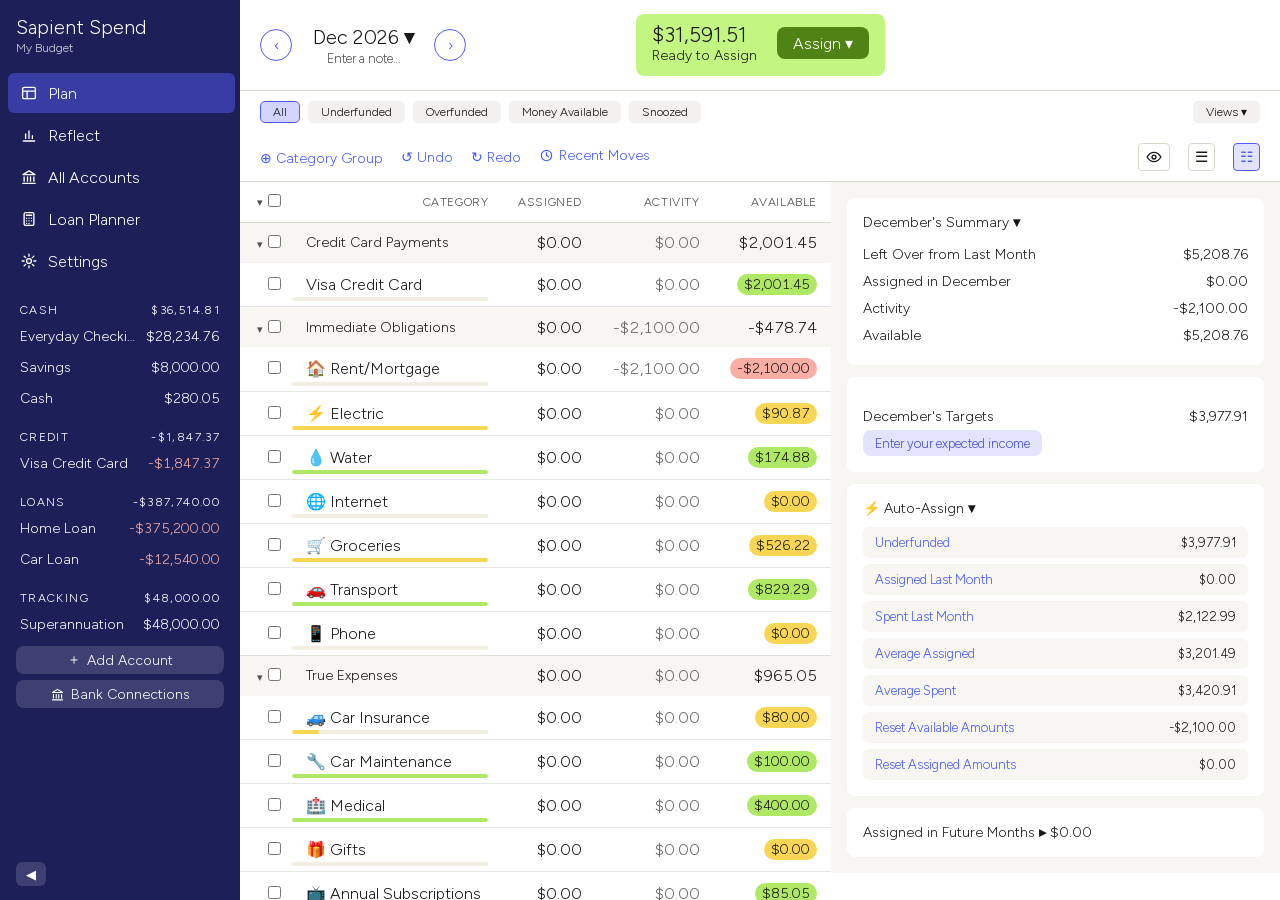
==== index.html @ e17b2254 "Sapient Spend v1 — local-first YNAB clone (pixel-matched UI, offline PWA) Co-Authored-By: Claude Fab" ====
<!DOCTYPE html>
<html lang="en">
<head>
<meta charset="UTF-8">
<meta name="viewport" content="width=device-width, initial-scale=1.0, viewport-fit=cover">
<meta name="theme-color" content="#1c1f58">
<title>Sapient Spend</title>
<link rel="manifest" href="manifest.json">
<link rel="icon" href="data:image/svg+xml,<svg xmlns='http://www.w3.org/2000/svg' viewBox='0 0 100 100'><text y='.9em' font-size='90'>💸</text></svg>">
<link rel="stylesheet" href="css/app.css">
<link rel="stylesheet" href="css/budget.css">
<link rel="stylesheet" href="css/register.css">
<link rel="stylesheet" href="css/reports.css">
<link rel="stylesheet" href="css/loans.css">
</head>
<body>
<div id="layout">
  <aside id="sidebar">
    <div id="sidebar-head">
      <div id="budget-name">Sapient Spend</div>
      <div id="budget-sub">My Budget</div>
    </div>
    <nav id="sidebar-nav"></nav>
    <div id="sidebar-accounts"></div>
    <button id="add-account-btn" class="sidebar-add"><span>＋</span><span>Add Account</span></button>
    <button id="bank-connections-btn" class="sidebar-add"><span class="btn-ico" data-ico="accounts"></span><span>Bank Connections</span></button>
    <button id="sidebar-collapse" title="Collapse sidebar">◀</button>
  </aside>
  <div id="sidebar-resizer"></div>
  <main id="view" tabindex="-1"></main>
</div>
<button id="sidebar-expand" title="Expand sidebar">▶</button>
<nav id="tabbar">
  <button data-tab="budget"><span class="tab-ico" data-ico="plan"></span>Budget</button>
  <button data-tab="accounts"><span class="tab-ico" data-ico="accounts"></span>Accounts</button>
  <button data-tab="add" id="tab-add"><span class="tab-add-circle">＋</span></button>
  <button data-tab="reflect"><span class="tab-ico" data-ico="reflect"></span>Reflect</button>
  <button data-tab="more"><span class="tab-ico" data-ico="more"></span>More</button>
</nav>
<div id="modal-root" hidden></div>
<div id="toast-root"></div>
<script type="module" src="js/app.js"></script>
</body>
</html>
---- css/app.css ----
/* ================= Design tokens (all views use ONLY these) ================= */
/* Every value below is measured from the live app.ynab.com DOM — see YNAB-PIXEL.md */
@font-face {
  font-family: 'Figtree';
  src: url('../fonts/figtree-var.woff2') format('woff2');
  font-weight: 300 900;
  font-display: swap;
}
:root {
  --navy: #1c1f58;            /* sidebar */
  --navy-2: #292c6c;          /* sidebar hover/active */
  --navy-3: #383ca3;          /* sidebar selected */
  --navy-text: rgba(255,255,255,.8);
  --sidebar-btn: rgba(255,255,255,.15);
  --blue: #545bfe;            /* blurple — primary action bg */
  --blue-dark: #464cd1;       /* primary active */
  --blue-light: #e2e3ff;      /* selected table row */
  --link: #475afa;            /* action labels / links */
  --green: #508316;           /* positive labels & Assign button */
  --green-dark: #346011;
  --rta-bg: #c2f680;          /* Ready to Assign card */
  /* Available pill colors (categoryBalance* tokens) */
  --pill-pos-bg: #aee865;  --pill-pos-text: #191818;
  --pill-warn-bg: #f8d655;  --pill-warn-text: #191818;
  --pill-neg-bg: #faada5;  --pill-neg-text: #191818;
  --pill-zero-bg: #f3eee2;  --pill-zero-text: #696763;
  --red: #bf2e3b;             /* negative labels */
  --red-dark: #912333;
  --orange: #f6c91d;
  --warning-text: #6d5600;
  --flag-yellow: #f6c91d;
  --flag-purple: #7583ff;
  --text: #191818;
  --text-2: #51504d;
  --text-dim: #696763;
  --text-faint: #888681;
  --line: #dbd7cc;
  --line-subtle: rgba(0,0,0,.102);
  --bg: #fff;
  --bg-alt: #f8f6f2;          /* cream — inspector, Reflect body, group rows */
  --track: #f3eee2;           /* progress-bar track / segmented-control track */
  --chip-bg: rgba(199,196,189,.24);
  --chip-active-bg: #d4d5ff;
  --shadow: 0 8px 30px rgba(20, 30, 70, .18);

  --font: "Figtree", "Helvetica Neue", Helvetica, Arial, sans-serif;
  --sidebar-w: 240px; /* real app default; user-resizable via the drag handle */
  --tabbar-h: 58px;
  --radius: 8px;
}

/* ================= reset / base ================= */
* { box-sizing: border-box; margin: 0; padding: 0; }
html, body { height: 100%; }
body {
  font-family: var(--font);
  font-size: 16px;
  color: var(--text);
  background: var(--bg);
  -webkit-font-smoothing: antialiased;
}
button { font: inherit; cursor: pointer; border: none; background: none; color: inherit; }
input, select, textarea { font: inherit; color: inherit; }
a { color: inherit; text-decoration: none; }
.money, .acct-bal, td.num, .num { font-variant-numeric: tabular-nums; }
/* popovers may never bleed: children shrink to fit, container caps at viewport */
[class*="popover"] { max-width: calc(100vw - 24px); }
[class*="popover"] input, [class*="popover"] select { max-width: 100%; min-width: 0; box-sizing: border-box; }

/* ================= layout ================= */
#layout { display: flex; height: 100vh; height: 100dvh; }
#view { flex: 1; overflow-y: auto; background: var(--bg); outline: none; }

/* ================= sidebar (resizable via drag handle, collapsible) ================= */
#sidebar {
  width: var(--sidebar-w); flex-shrink: 0;
  background: var(--navy); color: var(--navy-text);
  display: flex; flex-direction: column;
  overflow-y: auto; position: relative;
}
#sidebar-resizer {
  width: 5px; flex-shrink: 0; cursor: col-resize; background: transparent;
  margin-left: -5px; z-index: 30;
}
#sidebar-resizer:hover, #sidebar-resizer.dragging { background: var(--blue); opacity: .5; }
#sidebar-collapse {
  margin: auto 16px 14px; align-self: flex-start;
  width: 30px; height: 24px; border-radius: 6px; background: var(--sidebar-btn);
  color: #fff; font-size: 13px; display: flex; align-items: center; justify-content: center;
}
#sidebar-collapse:hover { background: var(--navy-2); }
#layout.sidebar-collapsed #sidebar, #layout.sidebar-collapsed #sidebar-resizer { display: none; }
#sidebar-expand {
  display: none; position: fixed; top: 12px; left: 12px; z-index: 45;
  width: 32px; height: 28px; border-radius: 6px; background: var(--navy); color: #fff;
  align-items: center; justify-content: center; font-size: 13px; box-shadow: var(--shadow);
}
#layout.sidebar-collapsed ~ #sidebar-expand, #sidebar-expand.show { display: flex; }
#sidebar-head { padding: 16px 16px 10px; }
#budget-name { font-size: 19.2px; font-weight: 700; color: #fff; }
#budget-sub { font-size: 12px; color: var(--navy-text); margin-top: 2px; }
#sidebar-nav { padding: 8px 5px 4px 8px; }
.nav-item {
  display: flex; align-items: center; gap: 10px; height: 40px; padding: 0 12px;
  border-radius: 6px; font-size: 16px; font-weight: 500; color: #fff; margin-bottom: 2px;
}
.nav-item:hover { background: var(--navy-2); }
.nav-item.active { background: var(--navy-3); color: #fff; }
.nav-ico, .btn-ico, .tab-ico { display: inline-flex; }
.ico { width: 18px; height: 18px; display: block; }
.btn-ico .ico { width: 15px; height: 15px; }
.tab-ico .ico { width: 21px; height: 21px; }
.acct-group { margin: 12px 8px 0; }
.acct-group-head {
  display: flex; justify-content: space-between; color: #fff;
  font-size: 12px; font-weight: 500; letter-spacing: 1.36px; padding: 4px 12px;
}
.acct-row {
  display: flex; justify-content: space-between; gap: 8px;
  padding: 7px 12px; border-radius: 6px; font-size: 14px; color: #fff;
}
.acct-row:hover { background: var(--navy-2); }
.acct-row.active { background: var(--navy-3); color: #fff; }
.acct-name { overflow: hidden; text-overflow: ellipsis; white-space: nowrap; }
.acct-bal.neg { color: #faada5; }
.sidebar-add {
  margin: 6px 16px 0; height: 28px; padding: 4px 16px; text-align: center;
  background: var(--sidebar-btn); border-radius: 8px;
  color: #fff; font-weight: 500; font-size: 14px;
  display: flex; align-items: center; justify-content: center; gap: 6px;
}
.sidebar-add:last-of-type { margin-bottom: 18px; }
.sidebar-add:hover { background: var(--navy-2); }

/* ================= mobile tab bar ================= */
#tabbar {
  display: none; position: fixed; bottom: 0; left: 0; right: 0; height: var(--tabbar-h);
  background: var(--bg); border-top: 1px solid var(--line); z-index: 40;
  padding-bottom: env(safe-area-inset-bottom);
}
#tabbar button {
  flex: 1; display: flex; flex-direction: column; align-items: center; justify-content: center;
  gap: 2px; font-size: 10px; color: var(--text-dim); font-weight: 600;
}
#tabbar button.active { color: var(--blue); }
.tab-ico { font-size: 18px; }
.tab-add-circle {
  width: 44px; height: 44px; border-radius: 50%; background: var(--blue); color: #fff;
  font-size: 26px; line-height: 44px; text-align: center; margin-top: -18px;
  box-shadow: 0 4px 12px rgba(59, 94, 218, .45);
}

/* ================= shared components ================= */
.pill {
  display: inline-block; min-width: 51px; padding: 2px 7px; border-radius: 1000px;
  text-align: center; font-weight: 500; font-size: 14px;
}
.pill.pos { background: var(--pill-pos-bg); color: var(--pill-pos-text); }
.pill.underfunded { background: var(--pill-warn-bg); color: var(--pill-warn-text); }
.pill.overspent { background: var(--pill-neg-bg); color: var(--pill-neg-text); }
.pill.zero { background: var(--pill-zero-bg); color: var(--pill-zero-text); }

.btn {
  display: inline-flex; align-items: center; justify-content: center; gap: 6px;
  background: var(--blue); color: #fff; font-weight: 500;
  height: 32px; padding: 4px 16px; border-radius: 8px; font-size: 16px;
}
.btn:hover, .btn:active { background: var(--blue-dark); }
.btn.secondary { background: var(--bg-alt); color: var(--text); border: 1px solid var(--line); }
.btn.secondary:hover { background: var(--track); }
.btn.danger { background: var(--red); }
.btn.danger:hover { background: var(--red-dark); }
.btn.green { background: var(--green); }
.btn.green:hover { background: var(--green-dark); }
.btn.subtle { background: var(--blue-light); color: var(--blue-dark); } /* AA on the tint */
.btn.subtle:hover { background: #d4d5ff; }
.btn.sm { height: 26px; padding: 3px 12px; font-size: 13px; }
.link-btn { color: var(--link); font-size: 14px; font-weight: 500; display: inline-flex; align-items: center; gap: 5px; }
.link-btn:hover { color: var(--blue-dark); }
.link-btn:disabled { color: var(--text-faint); cursor: default; }

/* modal */
#modal-root .modal-backdrop {
  position: fixed; inset: 0; background: rgba(15, 22, 50, .5); z-index: 50;
}
#modal-root .modal {
  position: fixed; z-index: 51; left: 50%; top: 50%; transform: translate(-50%, -50%);
  background: var(--bg); border-radius: 12px; box-shadow: var(--shadow);
  width: min(480px, calc(100vw - 24px)); max-height: min(86vh, 86dvh);
  overflow-y: auto; padding: 20px;
}
.modal h2 { font-size: 17px; margin-bottom: 14px; }
.modal .form-row { margin-bottom: 12px; }
.modal label { display: block; font-size: 12px; font-weight: 700; color: var(--text-dim); margin-bottom: 4px; }
.modal input, .modal select, .modal textarea {
  width: 100%; padding: 8px 10px; border: 1px solid var(--line); border-radius: 6px; background: var(--bg);
}
.modal input:focus, .modal select:focus, .modal textarea:focus {
  outline: 2px solid var(--blue); outline-offset: -1px;
}
.modal-actions { display: flex; justify-content: flex-end; gap: 8px; margin-top: 16px; }

/* toast */
#toast-root { position: fixed; bottom: calc(var(--tabbar-h) + 14px); left: 50%; transform: translateX(-50%); z-index: 60; }
.toast {
  background: var(--navy); color: #fff; padding: 10px 16px; border-radius: 8px;
  box-shadow: var(--shadow); font-size: 13px; display: flex; gap: 14px; align-items: center;
  white-space: nowrap;
}
.toast button { color: #8FB4FF; font-weight: 700; }

/* view scaffolding shared by views */
.view-head {
  display: flex; align-items: center; gap: 14px; flex-wrap: wrap;
  padding: 14px 20px; border-bottom: 1px solid var(--line); background: var(--bg);
  position: sticky; top: 0; z-index: 10;
}
.view-title { font-size: 18px; font-weight: 800; }
.muted { color: var(--text-dim); }
.pos-text { color: var(--green); }
.neg-text { color: var(--red); }

/* ================= mobile ================= */
@media (max-width: 767px) {
  #sidebar { display: none; }
  #tabbar { display: flex; }
  #view { padding-bottom: calc(var(--tabbar-h) + 20px); }
  .view-head { padding: 10px 12px; }
  #toast-root { bottom: calc(var(--tabbar-h) + 14px); }
}
@media (min-width: 768px) {
  #toast-root { bottom: 24px; }
}
---- css/budget.css ----
/* ================= header ================= */
.budget-head { flex-direction: column; align-items: stretch; gap: 12px; }
/* real app: month block left, RTA card centered, spacer balances the right side */
.budget-head-top { display: flex; align-items: center; gap: 12px; }
.month-group { display: flex; align-items: center; gap: 6px; flex: 1; min-width: 0; }
.month-stack { display: flex; flex-direction: column; align-items: center; }
.head-spacer { flex: 1; }
.month-nav-btn {
  width: 32px; height: 32px; border-radius: 50%; display: flex; align-items: center; justify-content: center;
  border: 1.5px solid var(--blue); color: var(--blue); font-size: 16px; font-weight: 700;
}
.month-nav-btn:hover { background: var(--blue-light); }
.month-picker-wrap { position: relative; }
.month-label { font-size: 20px; font-weight: 700; padding: 2px 8px; border-radius: 6px; }
.month-label:hover { background: var(--bg-alt); }
.month-note {
  border: none; background: transparent; font-size: 13px; color: var(--text-2); text-align: center;
  padding: 0 8px 2px; border-radius: 6px; width: 130px;
}
.month-note:hover, .month-note:focus { background: var(--bg-alt); outline: none; }
.month-note::placeholder { color: var(--text-2); }

.month-picker-popover {
  left: 50%; transform: translateX(-50%); top: calc(100% + 6px); width: 260px; padding: 12px;
}
.mp-year { display: flex; align-items: center; justify-content: center; gap: 16px; font-weight: 700; margin-bottom: 10px; }
.mp-year-btn { width: 26px; height: 26px; border-radius: 50%; border: 1.5px solid var(--blue); color: var(--blue); }
.mp-year-btn:hover { background: var(--blue-light); }
.mp-grid { display: grid; grid-template-columns: repeat(4, 1fr); gap: 8px; }
.mp-cell {
  display: flex; align-items: center; justify-content: center; height: 36px; border-radius: 6px;
  font-size: 13px; font-weight: 500; color: var(--text);
}
.mp-cell:hover { background: var(--bg-alt); }
.mp-cell.has-data { font-weight: 700; }
.mp-cell.current { background: var(--blue); color: #fff; }

.rta-card {
  background: var(--rta-bg); border-radius: 8px; padding: 8px 16px 12px;
  display: flex; align-items: center; gap: 20px;
}
.rta-card.neg { background: var(--pill-neg-bg); }
.rta-card.zero { background: var(--track); }
.rta-text { display: flex; flex-direction: column; }
.rta-amount { font-size: 21px; font-weight: 700; color: var(--text); line-height: 1.2; }
.rta-row { display: flex; align-items: center; }
.rta-label { font-size: 14px; font-weight: 500; color: var(--text); }
.assign-wrap { position: relative; }
.rta-assign-btn { height: 32px; }

.assign-popover { top: calc(100% + 8px); right: 0; left: auto; width: 300px; padding: 10px; }
.assign-tabs { display: flex; gap: 4px; margin-bottom: 10px; border-bottom: 1px solid var(--line); }
.assign-tab { padding: 8px 10px; font-size: 14px; font-weight: 500; color: var(--text-2); border-bottom: 3px solid transparent; }
.assign-tab.active { color: var(--text); border-bottom-color: var(--blue); }
.auto-rows { display: flex; flex-direction: column; gap: 6px; }
.auto-row {
  display: flex; align-items: center; justify-content: space-between; background: var(--bg-alt);
  border-radius: 6px; padding: 8px 12px; text-align: left;
}
.auto-row:hover { background: var(--track); }
.auto-row-label { color: var(--link); font-size: 13px; font-weight: 500; }
.auto-row-amt { font-size: 13px; font-weight: 600; }
.manual-assign .form-row { margin-bottom: 10px; }
.manual-assign .btn { width: 100%; }
.manual-hint { font-size: 12px; margin-top: 6px; text-align: center; }

/* form controls inside inspector / popovers (outside .modal, so app.css's .modal input rule doesn't reach them) */
.insp-card .form-row, .manual-assign .form-row { margin-bottom: 10px; }
.insp-card .form-row label, .manual-assign .form-row label {
  display: block; font-size: 12px; font-weight: 700; color: var(--text-dim); margin-bottom: 4px;
}
.insp-card .form-row input, .insp-card .form-row select,
.manual-assign .form-row input, .manual-assign .form-row select {
  width: 100%; padding: 8px 10px; border: 1px solid var(--line); border-radius: 6px; background: var(--bg);
}
.insp-card .form-row input:focus, .insp-card .form-row select:focus,
.manual-assign .form-row input:focus, .manual-assign .form-row select:focus {
  outline: 2px solid var(--blue); outline-offset: -1px;
}

/* ================= filter chips ================= */
.chip-row {
  /* overflow must stay visible on desktop or absolutely-positioned menus (Views ▾) get clipped */
  display: flex; align-items: center; gap: 8px; padding: 10px 20px; flex-wrap: wrap;
}
.chip {
  border-radius: 5px; padding: 3px 12px; font-size: 12px; font-weight: 500; white-space: nowrap;
  background: var(--chip-bg); border: 1.5px solid transparent; color: var(--text);
}
.chip:hover { background: var(--track); }
.chip.active { background: var(--chip-active-bg); border-color: var(--blue); }
.chip-fv-wrap { position: relative; margin-left: auto; }
.fv-menu {
  position: absolute; top: calc(100% + 6px); right: 0; background: var(--bg);
  border-radius: 8px; box-shadow: var(--shadow); min-width: 200px; z-index: 20; overflow: hidden;
}
.fv-menu button { display: block; width: 100%; text-align: left; padding: 8px 12px; font-size: 13px; }
.fv-menu button:hover { background: var(--bg-alt); }

/* ================= toolbar ================= */
.budget-toolbar {
  display: flex; align-items: center; gap: 18px; padding: 10px 20px; border-bottom: 1px solid var(--line); flex-wrap: wrap;
}
.addgroup-wrap, .recent-wrap { position: relative; }
.addgroup-menu {
  position: absolute; top: calc(100% + 6px); left: 0; background: var(--bg);
  border-radius: 8px; box-shadow: var(--shadow); min-width: 190px; z-index: 20; overflow: hidden;
}
.addgroup-menu button { display: block; width: 100%; text-align: left; padding: 8px 12px; font-size: 13px; }
.addgroup-menu button:hover { background: var(--bg-alt); }
.recent-popover { left: 0; top: calc(100% + 6px); width: 340px; max-height: 360px; overflow-y: auto; }
.recent-popover h3 { font-size: 14px; margin-bottom: 10px; }
.recent-row { display: flex; gap: 8px; font-size: 12px; padding: 6px 0; border-bottom: 1px solid var(--line-subtle); }
.recent-date { color: var(--text-faint); flex-shrink: 0; }
.recent-desc { flex: 1; color: var(--text-2); }
.recent-amt { font-weight: 600; }
.toolbar-spacer { flex: 1; }
.link-btn:disabled { pointer-events: none; }
.icon-btn {
  padding: 6px 10px; border-radius: 6px; font-size: 15px; border: 1px solid var(--line); background: var(--bg);
}
.icon-btn:hover { background: var(--bg-alt); }
.icon-btn.active { background: var(--blue-light); border-color: var(--blue); color: var(--blue); }

/* ================= body / table ================= */
.budget-body { display: flex; align-items: flex-start; }
.budget-table-wrap { flex: 1; min-width: 0; overflow-x: auto; }
.budget-table { width: 100%; border-collapse: collapse; }
.budget-table thead th {
  position: sticky; top: 0; background: var(--bg); text-align: right; font-size: 12px; font-weight: 500;
  letter-spacing: .6px; text-transform: uppercase; color: var(--text-2); padding: 0 14px; height: 40px; border-bottom: 1px solid var(--line); z-index: 5;
}
.budget-table thead th.chk-cell { padding: 0 0 0 14px; }
.budget-table thead th:nth-child(2) { text-align: left; }
.budget-table td { padding: 0 14px; border-bottom: 1px solid var(--line-subtle); vertical-align: middle; }
.budget-table td.num { text-align: right; }
.chk-cell { width: 24px; padding: 0 4px 0 0 !important; }
.chev-cell { width: 24px; padding: 0 0 0 12px !important; }
.row-chk, .snooze-row input[type="checkbox"], .template-item input[type="checkbox"], .fv-cat-item input[type="checkbox"] {
  width: 13px; height: 13px; accent-color: var(--blue);
}

.group-row { background: var(--bg-alt); height: 40px; }
.group-row td { border-bottom: none; }
.group-row:hover .add-cat-btn { opacity: 1; }
.group-name-cell { display: flex; align-items: center; gap: 8px; font-weight: 700; font-size: 14px; height: 40px; }
.chevron-btn { font-size: 11px; width: 16px; color: var(--text-2); }
.add-cat-btn {
  opacity: 0; margin-left: auto; width: 20px; height: 20px; border-radius: 5px; background: var(--bg);
  border: 1px solid var(--line); font-weight: 800; line-height: 1;
}
.add-cat-btn:hover { background: var(--blue); color: #fff; }

.cat-row { height: 44px; background: var(--bg); }
.cat-row:hover { background: var(--bg-alt); }
.cat-row.selected { background: var(--blue-light); }
.cat-row.hidden-row { opacity: .5; }
.cat-row.drop-above { box-shadow: inset 0 2px 0 var(--blue); }
.cat-row.drop-below { box-shadow: inset 0 -2px 0 var(--blue); }
.group-row.drop-above { box-shadow: inset 0 2px 0 var(--blue); }
.group-row.drop-below { box-shadow: inset 0 -2px 0 var(--blue); }

.cat-name-cell { min-width: 200px; position: relative; padding-top: 6px; padding-bottom: 6px; }
.cat-name-btn { cursor: pointer; font-size: 16px; font-weight: 500; color: var(--text); }
.cat-row.selected .cat-name-btn { text-decoration: underline; }
.cat-name-btn:hover { text-decoration: underline; }
.snooze-tag { font-size: 12px; }
.target-bar {
  position: absolute; left: 0; right: 14px; bottom: 5px; height: 4px; background: var(--track);
  border-radius: 99px; overflow: hidden;
}
.target-bar-fill { height: 100%; background: var(--pill-warn-bg); border-radius: 99px; }
.target-bar-fill.funded { background: var(--pill-pos-bg); }
.target-bar-fill.overspent {
  background: repeating-linear-gradient(45deg, var(--red), var(--red) 4px, var(--red-dark) 4px, var(--red-dark) 8px);
}
.density-compact .target-bar { display: none; }

/* hover = the real app's measured "Active" pill tokens (no css filter — confuses contrast tooling too) */
.cat-row .pill { cursor: pointer; }
.cat-row .pill.underfunded:hover { background: #f6c91d; }
.cat-row .pill.overspent:hover { background: #e48585; }
.cat-row .pill.zero:hover { background: #ece7da; }

.assigned-cell { cursor: text; font-size: 16px; }
.assigned-val { font-size: 16px; }
.assigned-input {
  width: 90px; text-align: right; padding: 4px 8px; border: 1.5px solid var(--blue); border-radius: 6px;
  background: var(--bg);
}
.cat-row.selected .assigned-cell { background: transparent; }

/* ---- density toggle ---- */
.density-compact .cat-row { height: 36px; }
.density-compact .group-row { height: 36px; }
.density-compact .group-name-cell { height: 36px; }
.density-compact .cat-name-cell { padding-top: 4px; padding-bottom: 4px; }

/* ================= inspector ================= */
.inspector-wrap { display: none; }
@media (min-width: 1200px) {
  .budget-body { gap: 0; }
  .inspector-wrap { display: block; width: 449px; flex-shrink: 0; background: var(--bg-alt); }
}
.inspector { padding: 16px; display: flex; flex-direction: column; gap: 12px; }
.insp-cat-head { display: flex; align-items: center; justify-content: space-between; }
.insp-title { font-size: 19px; font-weight: 700; }
.insp-card { background: var(--bg); border-radius: 8px; padding: 16px; }
.insp-card-head { display: flex; width: 100%; justify-content: space-between; font-size: 14px; font-weight: 700; text-align: left; }
.insp-card-body { margin-top: 10px; }
.insp-label { font-size: 12px; font-weight: 700; letter-spacing: .04em; color: var(--text-2); }
.insp-row { display: flex; justify-content: space-between; padding: 5px 0; font-size: 14px; }
.insp-row.insp-total { font-weight: 700; }
.insp-avail-head { align-items: center; margin-bottom: 4px; }
.insp-goal-status { font-size: 13px; margin: 10px 0; }

.insp-target-question { font-size: 15px; font-weight: 700; margin-bottom: 8px; }
.insp-target-hint { font-size: 13px; margin-bottom: 12px; }

.segmented {
  display: flex; background: var(--track); border-radius: 999px; padding: 3px; margin: 10px 0;
}
.seg-btn { flex: 1; padding: 6px 0; border-radius: 999px; font-size: 12px; font-weight: 600; color: var(--text-2); }
.seg-btn.active { background: var(--bg); color: var(--text); box-shadow: 0 1px 2px rgba(0,0,0,.12); }
.snooze-row { display: flex; align-items: center; gap: 8px; font-size: 13px; margin: 12px 0; }
.target-actions { display: flex; justify-content: space-between; align-items: center; }
.target-actions-right { display: flex; gap: 8px; }

/* ================= popovers ================= */
.popover {
  position: absolute; z-index: 55; background: var(--bg); border-radius: 8px; box-shadow: var(--shadow);
  padding: 14px; width: 280px;
}
.cat-popover .pop-rename-input {
  width: 100%; padding: 7px 10px; border: 1px solid var(--line); border-radius: 6px; margin-bottom: 10px;
}
.pop-actions { display: flex; justify-content: space-between; }
.pop-actions button { padding: 6px 10px; border-radius: 6px; font-size: 13px; }
.pop-actions button:hover { background: var(--bg-alt); }
.danger-text { color: var(--red); }

.move-money-popover { width: 290px; padding: 12px; }
.move-money-body h2 { font-size: 14px; font-weight: 700; margin-bottom: 10px; }
.mm-amount {
  width: 100%; padding: 7px 10px; border: 1.5px solid var(--blue); border-radius: 6px;
  font-size: 16px; text-align: right; margin-bottom: 8px; background: var(--bg);
}
.mm-search {
  width: 100%; padding: 7px 10px; border: 1px solid var(--line); border-radius: 6px;
  font-size: 13px; margin-bottom: 8px; background: var(--bg);
}
.mm-search:focus, .mm-amount:focus { outline: none; border-color: var(--blue); }
.mm-list { max-height: 260px; overflow-y: auto; display: flex; flex-direction: column; gap: 2px; margin: 0 -12px; }
.mm-row {
  display: flex; align-items: center; justify-content: space-between; width: 100%;
  padding: 8px 12px; border-radius: 6px; text-align: left; font-size: 13px;
}
.mm-row:hover { background: var(--bg-alt); }
.mm-row-name { color: var(--text); overflow: hidden; text-overflow: ellipsis; white-space: nowrap; margin-right: 8px; }
.mm-row-amt { font-weight: 600; flex-shrink: 0; }
.income-popover { top: calc(100% + 6px); left: 0; width: 240px; }
.income-popover .form-row label { display: block; font-size: 12px; font-weight: 700; color: var(--text-dim); margin-bottom: 4px; }
.income-popover input {
  width: 100%; padding: 7px 10px; border: 1px solid var(--line); border-radius: 6px; background: var(--bg); margin-bottom: 10px;
}
.income-popover input:focus { outline: none; border-color: var(--blue); }
.income-popover .btn { width: 100%; }

/* ================= templates / focused-view modal lists ================= */
.template-list, .fv-cat-list { max-height: 280px; overflow-y: auto; margin-bottom: 14px; }
.template-item, .fv-cat-item { display: flex; align-items: center; gap: 8px; padding: 6px 2px; font-size: 13px; }

/* ================= mobile ================= */
@media (max-width: 767px) {
  .budget-head { padding: 10px 12px; gap: 8px; }
  .budget-head-top { flex-wrap: wrap; justify-content: center; }
  .head-spacer { display: none; }
  .month-group { flex: 0 1 auto; }
  .rta-card { width: 100%; min-width: 0; justify-content: space-between; }
  .assign-popover { right: auto; left: 50%; transform: translateX(-50%); }

  /* one scrollable chip lane; Views stays pinned at the right with a fade hinting more behind it */
  .chip-row { padding: 8px 0 8px 12px; flex-wrap: nowrap; overflow-x: auto; scrollbar-width: none; }
  .chip-row::-webkit-scrollbar { display: none; }
  .chip { flex-shrink: 0; }
  .chip-fv-wrap {
    position: sticky; right: 0; flex-shrink: 0;
    background: linear-gradient(to right, transparent, var(--bg) 14px);
    padding: 2px 12px 2px 20px; margin-left: auto;
  }

  .budget-toolbar { padding: 8px 12px; gap: 10px; }
  .budget-toolbar .link-btn { font-size: 13px; }
  .budget-toolbar .icon-btn { padding: 4px 8px; }
  .toolbar-spacer { display: none; }       /* let the eye flow inline instead of wrapping alone */
  .density-btn { display: none; }          /* two-line rows can't compact */
  .density-compact .cat-row,
  .density-compact .group-row,
  .density-compact .group-name-cell { height: auto; }
  .density-compact .target-bar { display: block; }

  .budget-table thead { display: none; }
  .budget-table, .budget-table tbody, .group-body { display: block; width: 100%; }
  .group-row { display: flex; align-items: center; padding: 10px 12px; height: auto; }
  .group-row td { display: none; }
  .group-row td.chk-cell, .group-row .group-name-cell { display: flex; }
  .group-row .group-name-cell { flex: 1; padding: 0; border: none; }

  .cat-row { display: flex; flex-wrap: wrap; align-items: center; padding: 10px 12px 12px; column-gap: 14px; height: auto; }
  .cat-row td { border: none; padding: 0; }
  .cat-row td.chev-cell { display: none; }
  .cat-row td.chk-cell { order: 0; }
  .cat-row td.cat-name-cell { flex: 1 1 100%; order: 1; min-width: 0; padding-bottom: 12px; }
  .cat-name-btn { font-size: 15px; }
  .cat-row.selected .cat-name-btn { text-decoration: none; }  /* underline collides with the bar on two-line rows */
  .target-bar { bottom: 4px; right: 0; }
  .assigned-cell { order: 2; font-size: 14px; }
  .cat-row td.muted { order: 3; font-size: 13px; }
  .cat-row td:last-child { order: 4; margin-left: auto; }

  #modal-root .modal.bottom-sheet {
    left: 0; top: auto; bottom: 0; transform: none; width: 100%;
    border-radius: 16px 16px 0 0; max-height: 80dvh;
  }
}
---- css/register.css ----
/* ================= header ================= */
.reg-head { flex-wrap: wrap; align-items: flex-start; gap: 16px; }
.reg-head-main { flex: 1; min-width: 220px; }
.reg-title-row { display: flex; align-items: center; gap: 8px; }
.reg-head .view-title { font-size: 24px; font-weight: 700; }
.fav-star { font-size: 20px; color: var(--text-faint); line-height: 1; }
.fav-star.active { color: var(--orange); }
.fav-star:hover { color: var(--orange); }
.reg-subline { margin-top: 2px; font-size: 12px; color: var(--text-dim); }
.icon-btn { font-size: 15px; padding: 4px 6px; border-radius: 4px; }
.icon-btn:hover { background: var(--bg-alt); }
.reg-note {
  margin-top: 6px; font-size: 13px; color: var(--text-dim); min-height: 18px;
  border-bottom: 1px dashed transparent; outline: none; max-width: 480px;
}
.reg-note:hover, .reg-note:focus { border-bottom-color: var(--line); }
.reg-note:empty::before { content: attr(data-placeholder); opacity: .6; }

.reg-head-actions { display: flex; align-items: center; gap: 10px; }

/* balances row: its own band under the header, amounts left-aligned like the real app */
.reg-balances-row { padding: 12px 20px; border-bottom: 1px solid var(--line); }
.reg-balances { display: flex; align-items: center; gap: 14px; flex-wrap: wrap; }
.bal-item { display: flex; flex-direction: column; align-items: center; line-height: 1.3; }
.bal-val { font-weight: 700; font-size: 16px; }
.bal-item.working .bal-val { font-size: 16px; }
.bal-clr-ico { display: inline-block; font-size: 13px; font-weight: 400; color: var(--text-faint); vertical-align: middle; position: relative; top: -1px; }
.bal-label { font-size: 12px; color: var(--text-dim); margin-top: 1px; }
.bal-op { color: var(--text-2); font-weight: 700; }

/* ================= toolbar ================= */
.reg-toolbar {
  display: flex; align-items: center; gap: 18px; flex-wrap: wrap;
  padding: 10px 20px; border-bottom: 1px solid var(--line);
}
.reg-toolbar .link-btn:disabled { opacity: .5; }
.reg-toolbar .link-btn .caret { font-size: 12px; }
.reg-toolbar-spacer { flex: 1; }
.reg-search-wrap { position: relative; display: flex; align-items: center; }
.reg-search-ico {
  position: absolute; left: 9px; font-size: 12px; color: var(--text-faint); pointer-events: none; line-height: 1;
}
.reg-search {
  min-width: 200px; padding: 6px 10px 6px 28px; border: 1px solid var(--line); border-radius: 6px; background: var(--bg); font-size: 13px;
}
.view-menu-wrap { position: relative; }
.view-menu {
  position: absolute; top: 100%; right: 0; z-index: 20; margin-top: 6px; min-width: 210px;
  background: var(--bg); border: 1px solid var(--line); border-radius: 8px; box-shadow: var(--shadow);
  padding: 8px 0;
}
.view-menu-item {
  display: flex; align-items: center; gap: 8px; padding: 6px 12px; font-size: 13px; cursor: pointer;
}
.view-menu-item:hover { background: var(--bg-alt); }

/* ================= approval banner / bulk bar ================= */
.approval-banner {
  display: block; width: 100%; text-align: left; padding: 10px 20px;
  background: var(--blue-light); color: var(--blue-dark); font-weight: 700; font-size: 13px;
}
.approval-banner:hover { background: var(--line); }
.bulk-bar {
  display: flex; align-items: center; gap: 16px; padding: 8px 20px;
  background: var(--blue-light); font-size: 13px; font-weight: 700; color: var(--text);
}

/* ================= scheduled ================= */
.sched-section { border-bottom: 1px solid var(--line); background: var(--bg-alt); }
.sched-head { display: block; width: 100%; text-align: left; padding: 10px 20px; font-weight: 700; font-size: 13px; color: var(--text-dim); }
.sched-caret { display: inline-block; width: 14px; }
.sched-list { padding: 0 20px 10px; display: flex; flex-direction: column; gap: 4px; }
.sched-empty { padding: 8px 0; }
.sched-row {
  display: grid; grid-template-columns: 90px 90px 1fr 1fr 1fr 90px auto; align-items: center; gap: 10px;
  padding: 6px 10px; background: var(--bg); border-radius: 6px; font-size: 13px; color: var(--text-dim);
}
.sched-amount { text-align: right; font-weight: 700; }
.sched-actions { display: flex; gap: 4px; justify-content: flex-end; white-space: nowrap; }

/* ================= table ================= */
.reg-table-wrap { overflow-x: auto; }
.reg-table { width: 100%; border-collapse: collapse; font-size: 13px; }
.reg-table thead th {
  position: sticky; top: 0; background: var(--bg-alt); text-align: left; font-size: 12px;
  letter-spacing: .04em; text-transform: uppercase; color: var(--text-2); font-weight: 700;
  padding: 0 10px; height: 32px; border-bottom: 1px solid var(--line); z-index: 5; cursor: default;
}
.reg-table th.num, .reg-table td.num { text-align: right; border-left: 1px solid var(--line); }
.reg-table th.col-check, .reg-table td.col-check { width: 20px; padding-left: 16px; }
.reg-table th.col-flag, .reg-table td.col-flag { width: 20px; }
.reg-table th.col-clip, .reg-table td.col-clip { width: 24px; text-align: center; }
.reg-table th.col-date { cursor: pointer; user-select: none; white-space: nowrap; }
.sort-caret { display: inline-block; font-size: 10px; }
.reg-table th.col-clr, .reg-table td.col-clr { width: 30px; text-align: center; border-left: 1px solid var(--line); }
.reg-table td { padding: 0 10px; height: 36px; border-bottom: 1px solid var(--line-subtle); vertical-align: middle; background: var(--bg); }
.reg-table.compact td { height: 26px; }
.reg-row { cursor: pointer; }
.reg-row:hover td { background: var(--bg-alt); }
.reg-row.unapproved-row { box-shadow: inset 3px 0 0 var(--blue); }
.unapproved-dot { display: inline-block; width: 7px; height: 7px; border-radius: 50%; background: var(--blue); margin-right: 6px; }
.match-badge {
  display: inline-flex; align-items: center; vertical-align: middle; background: var(--pill-warn-bg); color: var(--pill-warn-text);
  font-size: 10px; font-weight: 700; padding: 1px 6px; border-radius: 99px; margin-left: 6px;
}
.approve-actions { white-space: nowrap; text-align: right; }
.approve-btn, .reject-btn {
  display: inline-flex; align-items: center; justify-content: center;
  width: 22px; height: 22px; font-size: 14px; border-radius: 4px; vertical-align: middle;
}
.approve-btn:hover { color: var(--green); background: var(--bg-alt); }
.reject-btn:hover { color: var(--red); background: var(--bg-alt); }

/* flag icon: outline flag (none) or filled colored flag (set) — stroke/fill via currentColor */
.flag-cell { cursor: pointer; }
.flag-ico { display: inline-block; vertical-align: middle; }
.flag-ico .flag-pole { stroke: currentColor; fill: none; }
.flag-ico .flag-flame { stroke: none; fill: currentColor; }
.flag-ico-none { color: var(--text-faint); }
.flag-ico-none path { fill: none; }
.flag-ico-red { color: var(--red); }
.flag-ico-orange { color: var(--orange); }
.flag-ico-yellow { color: var(--flag-yellow); }
.flag-ico-green { color: var(--green); }
.flag-ico-blue { color: var(--blue); }
.flag-ico-purple { color: var(--flag-purple); }

/* cleared icon: green filled = cleared, gray outline = uncleared, green lock = reconciled */
.clr-icon {
  display: inline-flex; align-items: center; justify-content: center;
  width: 18px; height: 18px; border-radius: 50%; font-size: 11px; font-weight: 800; cursor: pointer;
}
.clr-icon.clr-uncleared { border: 1.5px solid var(--text-faint); color: var(--text-faint); }
.clr-icon.clr-cleared { background: var(--green); color: #fff; border: none; }
.clr-icon.clr-reconciled { cursor: default; font-size: 12px; color: var(--green); }

/* ================= inline edit row ================= */
.reg-edit-row td { padding: 0; background: var(--blue-light); height: auto; border-bottom: 1px solid var(--line); }
.edit-form { padding: 12px 16px; display: flex; flex-direction: column; gap: 10px; }
.edit-form-main { display: flex; flex-wrap: wrap; gap: 8px; align-items: flex-start; }
.ef-field input, .ef-field select {
  height: 32px; padding: 6px 8px; border: 1px solid var(--line); border-radius: 4px; background: var(--bg); font-size: 13px;
  box-sizing: border-box;
}
.ef-field input:focus, .ef-field select:focus { outline: 2px solid var(--blue); outline-offset: -1px; border-color: var(--blue); }
.ef-flag { position: relative; display: flex; align-items: center; padding-top: 6px; }
.flag-picker-trigger { cursor: pointer; padding: 4px; border-radius: 4px; }
.flag-picker-trigger:hover { background: var(--bg-alt); }
.ef-date { position: relative; }
.ef-date input { width: 110px; cursor: pointer; background: var(--bg); }
.ef-payee { position: relative; flex: 1; min-width: 160px; }
.ef-payee input { width: 100%; }
.ef-category { position: relative; width: 200px; }
.ef-category input { width: 100%; cursor: pointer; }
.ef-memo input { width: 150px; }
.ef-outflow input, .ef-inflow input { width: 100px; text-align: right; }
.ef-cleared-label { display: flex; align-items: center; gap: 4px; font-size: 12px; color: var(--text-dim); padding-top: 6px; }
.ef-attach .btn { white-space: nowrap; }

.autocomplete-list {
  position: absolute; top: 100%; left: 0; right: 0; z-index: 20; margin-top: 2px;
  background: var(--bg); border: 1px solid var(--line); border-radius: 8px; box-shadow: var(--shadow);
  max-height: 260px; overflow-y: auto;
}
.ac-group-label {
  padding: 8px 12px 2px; font-size: 10px; font-weight: 700; text-transform: uppercase;
  letter-spacing: .04em; color: var(--text-faint);
}
.ac-item { padding: 6px 12px; font-size: 13px; cursor: pointer; }
.ac-item:hover { background: var(--bg-alt); }
.suggested-hint { font-size: 11px; color: var(--blue); margin-top: 4px; }

/* date calendar popover */
.date-popover {
  position: absolute; top: 100%; left: 0; z-index: 21; margin-top: 4px; width: 240px;
  background: var(--bg); border: 1px solid var(--line); border-radius: 8px; box-shadow: var(--shadow);
  padding: 10px;
}
.cal-nav { display: flex; align-items: center; justify-content: space-between; font-weight: 700; font-size: 13px; margin-bottom: 6px; }
.cal-nav button { padding: 2px 8px; border-radius: 4px; color: var(--link); font-weight: 700; }
.cal-nav button:hover { background: var(--bg-alt); }
.cal-grid { display: grid; grid-template-columns: repeat(7, 1fr); gap: 2px; }
.cal-grid.cal-dow { margin-bottom: 2px; }
.cal-cell { width: 28px; height: 28px; display: flex; align-items: center; justify-content: center; font-size: 12px; border-radius: 50%; }
.cal-dow-cell { font-size: 11px; color: var(--text-faint); font-weight: 700; }
.cal-day { color: var(--text); cursor: pointer; }
.cal-day:hover { background: var(--bg-alt); }
.cal-day.selected { background: var(--blue); color: #fff; }
.cal-day.today { box-shadow: inset 0 0 0 1.5px var(--blue); }
.cal-day.today.selected { box-shadow: none; }
.cal-repeat { display: flex; align-items: center; gap: 6px; margin-top: 8px; padding-top: 8px; border-top: 1px solid var(--line); font-size: 12px; color: var(--text-dim); }
.cal-repeat select { flex: 1; height: 32px; padding: 6px 8px; border: 1px solid var(--line); border-radius: 4px; font-size: 13px; background: var(--bg); box-sizing: border-box; }
.cal-repeat select:focus { outline: 2px solid var(--blue); outline-offset: -1px; border-color: var(--blue); }

/* category dropdown popover */
.cat-popover {
  position: absolute; top: 100%; left: 0; right: 0; z-index: 21; margin-top: 4px;
  background: var(--bg); border: 1px solid var(--line); border-radius: 8px; box-shadow: var(--shadow);
  max-height: 320px; display: flex; flex-direction: column;
}
.cat-pop-list { overflow-y: auto; padding: 4px 0; }
.cat-pop-new {
  padding: 8px 12px; font-size: 13px; font-weight: 700; color: var(--link); cursor: pointer;
  border-bottom: 1px solid var(--line);
}
.cat-pop-new:hover { background: var(--bg-alt); }
.cat-pop-group-label {
  padding: 8px 12px 2px; font-size: 10px; font-weight: 700; text-transform: uppercase;
  letter-spacing: .04em; color: var(--text-faint);
}
.cat-pop-item { display: flex; justify-content: space-between; gap: 10px; padding: 6px 12px; font-size: 13px; cursor: pointer; }
.cat-pop-item:hover { background: var(--bg-alt); }
.cat-pop-item.selected { background: var(--blue-light); }
.cat-pop-amt { font-variant-numeric: tabular-nums; }
.cat-pop-split-btn {
  width: 100%; text-align: center; padding: 9px; font-size: 13px; font-weight: 500;
  background: var(--blue-light); color: var(--blue-dark); border-top: 1px solid var(--line); /* AA on the tint */
}
.cat-pop-split-btn:hover { background: var(--chip-active-bg); }

/* flag picker popover — same family as the category dropdown */
.flag-popover {
  position: absolute; top: 100%; left: 0; z-index: 21; margin-top: 4px; min-width: 130px;
  background: var(--bg); border: 1px solid var(--line); border-radius: 8px; box-shadow: var(--shadow);
  padding: 4px 0;
}
.flag-pop-item { display: flex; align-items: center; gap: 8px; padding: 6px 12px; font-size: 13px; cursor: pointer; }
.flag-pop-item:hover { background: var(--bg-alt); }
.flag-pop-item.selected { background: var(--blue-light); }

.ef-attachments { display: flex; gap: 8px; flex-wrap: wrap; }
.ef-thumb { width: 56px; height: 56px; object-fit: cover; border-radius: 6px; cursor: pointer; border: 1px solid var(--line); }

/* split sub-rows: same widths as the category/memo/outflow columns in the main edit row above them */
.split-rows { display: flex; flex-direction: column; gap: 6px; }
.split-row { display: flex; gap: 8px; align-items: center; }
.split-row select, .split-row input.split-amount, .split-row input.split-memo {
  height: 32px; padding: 6px 8px; border: 1px solid var(--line); border-radius: 4px; font-size: 13px; box-sizing: border-box;
}
.split-row select:focus, .split-row input:focus { outline: 2px solid var(--blue); outline-offset: -1px; border-color: var(--blue); }
.split-row select { width: 200px; flex-shrink: 0; }
.split-row input.split-amount { width: 100px; text-align: right; flex-shrink: 0; }
.split-row input.split-memo { flex: 1; min-width: 100px; }

.edit-form-actions { display: flex; align-items: center; justify-content: flex-end; gap: 8px; flex-wrap: wrap; }
.ef-spacer { flex: 1; }
.split-remaining { font-size: 12px; font-weight: 700; margin-right: auto; }

/* ================= gallery modal ================= */
.gallery-grid { display: grid; grid-template-columns: repeat(auto-fill, minmax(160px, 1fr)); gap: 12px; }
.gallery-item { display: flex; flex-direction: column; gap: 6px; }
.gallery-item img { width: 100%; border-radius: 6px; }

/* ================= add-transaction modal ================= */
.amt-toggle { display: flex; border-radius: 8px; overflow: hidden; border: 1px solid var(--line); margin-bottom: 10px; }
.amt-toggle-btn { flex: 1; padding: 8px; font-weight: 700; background: var(--bg-alt); color: var(--text-dim); }
.amt-toggle-btn.active.outflow { background: var(--pill-neg-bg); color: var(--pill-neg-text); }
.amt-toggle-btn.active.inflow { background: var(--pill-pos-bg); color: var(--pill-pos-text); }
.big-amount-input {
  width: 100%; font-size: 32px; font-weight: 800; text-align: center; border: none;
  padding: 10px; margin-bottom: 14px; background: transparent;
}
.big-amount-input:focus { outline: none; }
.note-hint { margin-top: 6px; font-size: 11px; }

/* ================= mobile list ================= */
.reg-mobile-list { padding: 0 4px; }
.mobile-date-head {
  padding: 10px 12px 4px; font-size: 11px; font-weight: 700; color: var(--text-dim); text-transform: uppercase;
}
.mobile-row { padding: 10px 12px; border-bottom: 1px solid var(--line); background: var(--bg); }
.mobile-row.unapproved-row { box-shadow: inset 3px 0 0 var(--blue); }
.mobile-row-main { display: flex; justify-content: space-between; gap: 10px; }
.mobile-payee { font-weight: 700; font-size: 14px; }
.mobile-sub { font-size: 12px; margin-top: 2px; }
.mobile-row-right { display: flex; flex-direction: column; align-items: flex-end; gap: 4px; }
.mobile-amount { font-weight: 700; color: var(--red); }
.mobile-amount.pos-text { color: var(--green); }

/* ================= mobile breakpoint ================= */
@media (max-width: 767px) {
  .reg-head { padding: 10px 12px; }
  .reg-head .view-title { font-size: 20px; }
  .reg-balances { width: 100%; justify-content: space-between; gap: 8px; }
  .reg-head-actions { width: 100%; justify-content: flex-end; }
  .reg-toolbar { padding: 10px 12px; }
  .reg-search-wrap { width: 100%; }
  .reg-search { width: 100%; }
  .sched-row { grid-template-columns: 1fr; gap: 4px; }
  .sched-actions { justify-content: flex-start; }
}
@media (min-width: 768px) {
  .reg-mobile-list { display: none; }
}
---- css/reports.css ----
/* categorical chart palette, derived hues — used only in this view */
:root {
  --chart-1: #545bfe;
  --chart-2: #02bc79;
  --chart-3: #F5A623;
  --chart-4: #D0021B;
  --chart-5: #9B59B6;
  --chart-6: #17A2B8;
  --chart-7: #E67E22;
  --chart-8: #2ECC71;
  --chart-9: #E84393;
  --chart-10: #7F8C8D;
}

.reflect-view { background: var(--bg-alt); min-height: 100%; }

/* ================= tabs ================= */
.report-tabs {
  display: flex; gap: 4px; padding: 0 24px; border-bottom: 1px solid var(--line);
  background: var(--bg);
  position: sticky; top: 0; z-index: 25; /* stays visible while the report scrolls */
}

/* mobile: single switcher button replaces the tab row */
.report-switcher-wrap { display: none; position: relative; }
.report-switcher { font-size: 16px; font-weight: 700; color: var(--text); display: flex; align-items: center; gap: 6px; padding: 12px 0; }
.switcher-caret { font-size: 12px; color: var(--text-dim); }
.report-switch-menu {
  position: absolute; top: calc(100% + 2px); left: 0; z-index: 30; min-width: 220px;
  background: var(--bg); border-radius: 8px; box-shadow: var(--shadow); padding: 6px;
}
.report-switch-item { display: block; padding: 10px 14px; border-radius: 8px; font-size: 14px; font-weight: 500; }
.report-switch-item:hover { background: var(--bg-alt); }
.report-switch-item.active { background: var(--blue-light); color: var(--blue-dark); font-weight: 700; } /* AA on the tint */
@media (max-width: 767px) {
  .report-tabs .report-tab { display: none; }
  .report-switcher-wrap { display: block; }
}
.report-tab {
  padding: 14px 14px; font-weight: 500; font-size: 16px; color: var(--text-2);
  border-bottom: 3px solid transparent; white-space: nowrap;
}
.report-tab:hover { color: var(--text); }
.report-tab.active { color: var(--text); border-color: var(--blue); }

/* ================= page head ================= */
.reflect-head {
  display: flex; align-items: center; justify-content: space-between; gap: 14px;
  padding: 20px 24px 0; background: var(--bg);
}
.reflect-title { font-size: 24px; font-weight: 700; }

/* ================= body / layout ================= */
.report-body { padding: 20px 24px 40px; max-width: 1200px; margin: 0 auto; }

/* ================= filter row (chips) ================= */
.filter-row {
  display: flex; align-items: center; gap: 10px; flex-wrap: wrap; margin-bottom: 18px;
}
.chip-wrap { position: relative; }
/* scoped to Reflect — an unscoped .chip here used to leak into the budget view's filter chips */
.reflect-view .chip {
  display: inline-flex; align-items: center; gap: 4px; background: var(--bg); color: var(--link);
  border: none; border-radius: 999px; padding: 7px 14px; font-size: 13px; font-weight: 700;
  box-shadow: 0 1px 2px rgba(20,30,70,.08); white-space: nowrap;
}
.reflect-view .chip:hover { background: var(--bg-alt); }
.chip-stepper { display: inline-flex; align-items: center; gap: 2px; padding: 4px 6px; }
.chip-step { color: var(--link); font-size: 15px; font-weight: 700; padding: 2px 6px; border-radius: 999px; }
.chip-step:hover { background: var(--bg-alt); }
.chip-date-btn { color: var(--link); font-size: 13px; font-weight: 700; padding: 3px 6px; }
.chip-ico { filter: grayscale(1) brightness(1.4); }

/* ================= popovers ================= */
.popover {
  position: absolute; top: calc(100% + 6px); left: 0; z-index: 20;
  background: var(--bg); border-radius: var(--radius);
  box-shadow: var(--shadow); padding: 8px; width: 280px;
}
.date-popover { width: 280px; }
.popover-presets { display: flex; flex-direction: column; gap: 2px; margin-bottom: 8px; }
.popover-preset { text-align: left; padding: 10px 14px; border-radius: 8px; font-size: 14px; font-weight: 500; color: var(--text); }
.popover-preset:hover { background: var(--bg-alt); }
.popover-preset.active { background: var(--blue-light); color: var(--blue-dark); font-weight: 700; } /* AA on the tint */
.popover-range { display: flex; gap: 10px; border-top: 1px solid var(--line); padding: 10px 6px 6px; }
.popover-range label { display: flex; flex-direction: column; gap: 4px; flex: 1; min-width: 0; }
.popover-range .range-label { font-size: 11px; color: var(--text-2); font-weight: 700; text-transform: uppercase; letter-spacing: .04em; }
.popover-range input {
  height: 32px; padding: 0 8px; border: 1px solid var(--line); border-radius: 6px;
  background: var(--bg); font-size: 13px; font-family: inherit;
  width: 100%; min-width: 0; box-sizing: border-box; /* native month inputs have wide intrinsic widths */
}
.popover-range input:focus { outline: 2px solid var(--blue); outline-offset: -1px; }

.dd-popover { max-height: 320px; overflow-y: auto; width: 280px; }
.dd-row { display: flex; align-items: center; gap: 8px; padding: 8px 10px; font-size: 14px; border-radius: 8px; }
.dd-row:hover { background: var(--bg-alt); }
.dd-row input[type="checkbox"] { width: 13px; height: 13px; accent-color: var(--blue); }
.dd-actions { display: flex; gap: 14px; padding: 4px 10px 10px; margin-bottom: 4px; border-bottom: 1px solid var(--line); }
.dd-actions button { font-size: 12px; font-weight: 700; color: var(--link); }
.dd-actions button:hover { color: var(--blue-dark); text-decoration: underline; }

/* ================= cards ================= */
.card {
  background: var(--bg); border-radius: var(--radius); padding: 24px; margin-bottom: 20px;
}
.card-label { font-size: 12px; font-weight: 700; color: var(--text-dim); text-transform: uppercase; letter-spacing: .04em; }
.card-big-amt { font-size: 28px; font-weight: 700; margin-top: 2px; }
.card-sub-amt { font-size: 14px; color: var(--text-dim); margin-top: 4px; margin-bottom: 12px; }
.card-head-row { display: flex; align-items: flex-start; justify-content: space-between; gap: 14px; flex-wrap: wrap; margin-bottom: 16px; }

/* ================= empty state ================= */
.empty-state { text-align: center; padding: 48px 20px; color: var(--text-dim); }

/* ================= segmented control ================= */
.segmented { display: flex; gap: 2px; background: var(--track); border-radius: 999px; padding: 3px; }
.segment-btn { padding: 6px 14px; border-radius: 999px; font-size: 12px; font-weight: 700; color: var(--text-dim); }
.segment-btn.active { background: var(--bg); color: var(--text); box-shadow: 0 1px 2px rgba(20,30,70,.12); }

/* ================= spending breakdown ================= */
.spending-cards { display: flex; gap: 20px; align-items: stretch; }
.total-spending-card, .spending-list-card { flex: 1; min-width: 0; }
.donut-wrap { max-width: 260px; margin: 8px auto 0; }
.donut-svg { width: 100%; height: auto; display: block; }
.donut-arc { transition: stroke-width .12s; cursor: pointer; }
.donut-arc.dim { opacity: .3; }
.donut-total { font-size: 15px; font-weight: 800; fill: var(--text); }
.donut-total-label { font-size: 11px; fill: var(--text-faint); }

.spending-list-head {
  display: flex; justify-content: space-between; font-size: 12px; font-weight: 700; color: var(--text-2);
  text-transform: uppercase; letter-spacing: .04em; padding-bottom: 10px; border-bottom: 1px solid var(--line); margin-bottom: 6px;
}
.legend-list { display: flex; flex-direction: column; }
.legend-row {
  display: flex; align-items: center; gap: 8px; padding: 9px 6px; border-radius: 6px; cursor: pointer;
  border-bottom: 1px solid var(--line-subtle);
}
.legend-row:hover { background: var(--bg-alt); }
.legend-row.hl { background: var(--blue-light); }
.legend-row.dim { opacity: .4; }
.legend-dot { width: 10px; height: 10px; border-radius: 50%; flex-shrink: 0; }
.legend-name { flex: 1; font-size: 14px; overflow: hidden; text-overflow: ellipsis; white-space: nowrap; }
.legend-amt { font-weight: 700; font-size: 14px; }

/* ================= tables (trends / net worth) ================= */
.report-table { border-collapse: collapse; width: 100%; font-size: 14px; }
.report-table th, .report-table td { padding: 10px 8px; text-align: left; }
.report-table th.num, .report-table td.num { text-align: right; font-variant-numeric: tabular-nums; }
.report-table thead th { font-size: 12px; font-weight: 700; color: var(--text-2); text-transform: uppercase; border-bottom: 1px solid var(--line); }
.report-table tbody tr { border-bottom: 1px solid var(--line-subtle); }
.report-table tbody tr:last-child { border-bottom: none; }

/* ================= chart shared ================= */
.chart-wrap { position: relative; }
.nw-svg, .aom-svg, .trends-svg { width: 100%; height: auto; display: block; }
.ln-grid { stroke: var(--line); stroke-width: 1; }
.ln-baseline { stroke: var(--text-dim); stroke-width: 1.5; stroke-dasharray: 3 4; }
.ln-ylabel, .ln-xlabel { fill: var(--text-faint); font-size: 11px; }
.bar-asset { fill: var(--blue); }
.bar-liability { fill: #ce5e66; }
.bar-spend { fill: var(--blue); }
.nw-line { fill: none; stroke: var(--text); stroke-width: 2; }
.nw-dot { fill: var(--text); cursor: pointer; }
.nw-col { cursor: pointer; }
.trend-line { fill: none; stroke: var(--text); stroke-width: 2; }
.trend-dot { fill: var(--text); }
.chart-tooltip {
  position: absolute; top: 10px; right: 14px; background: var(--navy); color: #fff;
  padding: 8px 12px; border-radius: 8px; font-size: 12px; box-shadow: var(--shadow); pointer-events: none;
}
.chart-tooltip strong { display: block; margin-bottom: 4px; }

/* ================= net worth ================= */
.summary-strip { display: flex; flex-direction: column; gap: 16px; margin-bottom: 18px; }
.summary-item { display: flex; flex-direction: column; gap: 2px; }
.nw-legend { display: flex; gap: 40px; flex-wrap: wrap; }
.nw-legend-col { display: flex; flex-direction: column; gap: 4px; }
.nw-legend-head { display: inline-flex; align-items: center; gap: 6px; font-size: 12px; font-weight: 700; color: var(--text-2); text-transform: uppercase; letter-spacing: .04em; }
.nw-legend-val { font-size: 16px; font-weight: 700; color: var(--text); }
.swatch { width: 10px; height: 10px; display: inline-block; border-radius: 2px; }
.sq-asset { background: var(--blue); }
.sq-debt { background: #ce5e66; }

/* ================= income v expense ================= */
.ie-card { padding: 0; overflow: hidden; }
.ie-scroll { overflow-x: auto; }
.ie-table { border-collapse: collapse; width: 100%; font-size: 14px; }
.ie-table th, .ie-table td { padding: 8px 14px; white-space: nowrap; }
.ie-table td.num, .ie-table th.num { text-align: right; }
.ie-table td.money { font-variant-numeric: tabular-nums; }
.ie-table thead th { position: sticky; top: 0; background: var(--bg-alt); font-size: 12px; font-weight: 700; color: var(--text-2); text-transform: uppercase; z-index: 1; }
.ie-name { position: sticky; left: 0; background: var(--bg); font-weight: 500; z-index: 1; }
.ie-table thead th.ie-name { background: var(--bg-alt); z-index: 2; }
.ie-section-head { cursor: pointer; }
.ie-section-head td { font-size: 16px; font-weight: 700; padding: 10px 14px; position: static; }
.ie-income-head td { color: var(--green); }
.ie-expense-head td { color: var(--red); }
.ie-group-row { cursor: pointer; font-weight: 700; }
.ie-group-row:hover td { background: var(--bg-alt); }
.ie-group-row .ie-name:hover { background: var(--bg-alt); }
.ie-caret { display: inline-block; width: 14px; color: var(--text-dim); }
.ie-cat-row .ie-name { padding-left: 30px; font-weight: 400; }
.ie-tinted td { background: var(--bg-alt); }
.ie-total-row td { border-top: 1px solid var(--line); font-weight: 700; }
.ie-net-row td { border-top: 2px solid var(--text); font-weight: 800; font-size: 16px; }

/* ================= age of money ================= */
.aom-empty-inner { background: var(--bg-alt); border-radius: var(--radius); padding: 32px 20px; text-align: center; }
.aom-empty-headline { font-size: 17px; font-weight: 700; margin-bottom: 8px; }
.aom-empty-inner .muted { max-width: 44ch; margin: 0 auto; font-size: 13px; }
.aom-area { fill: var(--blue-light); stroke: none; }
.aom-line { fill: none; stroke: var(--blue); stroke-width: 2; }
.aom-dot { fill: var(--blue); }
.aom-explainer-card p { font-size: 14px; color: var(--text-2); line-height: 1.6; margin-bottom: 12px; }
.aom-explainer-card p:last-child { margin-bottom: 0; }
.explainer-head { font-size: 15px; font-weight: 700; margin-bottom: 10px; }
.explainer-divider { height: 1px; background: var(--line); margin-bottom: 14px; }

/* ================= mobile ================= */
@media (max-width: 999px) {
  .spending-cards { flex-direction: column; }
}
@media (max-width: 767px) {
  .reflect-head { padding: 14px 14px 0; }
  .reflect-title { font-size: 20px; }
  .report-body { padding: 14px; }
  .report-tabs { padding: 0 14px; }
  .card { padding: 16px; }
  .filter-row { gap: 8px; }
  .donut-wrap { max-width: 200px; }
  .card-big-amt { font-size: 22px; }
}
---- css/loans.css ----
/* ================= shared body ================= */
.loans-body, .settings-body {
  padding: 20px; max-width: 900px; margin: 0 auto;
  display: flex; flex-direction: column; gap: 20px;
}

/* ================= empty state ================= */
.empty-state {
  text-align: center; padding: 48px 20px; color: var(--text-dim);
}
.empty-state p { margin-bottom: 6px; }

/* ================= loan grid ================= */
.loan-grid {
  display: grid; grid-template-columns: repeat(auto-fill, minmax(240px, 1fr)); gap: 14px;
}
.loan-card {
  display: block; border: 1px solid var(--line); border-radius: var(--radius);
  padding: 16px; background: var(--bg);
}
.loan-card:hover { border-color: var(--blue); box-shadow: var(--shadow); }
.loan-card-name { font-size: 14px; font-weight: 700; margin-bottom: 4px; }
.loan-card-bal { font-size: 20px; font-weight: 800; margin-bottom: 10px; }
.loan-card-row { display: flex; justify-content: space-between; font-size: 13px; padding: 3px 0; }

/* ================= simulator ================= */
.extra-payment-card {
  border: 1px solid var(--line); border-radius: var(--radius); padding: 16px; background: var(--bg-alt);
}
.extra-payment-card label { display: block; font-weight: 700; font-size: 12px; color: var(--text-dim); margin-bottom: 10px; }
.extra-controls { display: flex; align-items: center; gap: 14px; }
.extra-controls input[type="range"] { flex: 1; accent-color: var(--blue); }
.extra-amount-wrap {
  display: flex; align-items: center; gap: 2px; font-weight: 700;
  border: 1px solid var(--line); border-radius: 6px; padding: 6px 8px; background: var(--bg); flex-shrink: 0;
}
.extra-amount-wrap input { width: 70px; border: none; text-align: right; }
.extra-amount-wrap input:focus { outline: none; }

.loan-stats-grid { display: grid; grid-template-columns: repeat(3, 1fr); gap: 14px; }
.stat-card { border: 1px solid var(--line); border-radius: var(--radius); padding: 16px; background: var(--bg); }
.stat-label { font-size: 11px; font-weight: 700; letter-spacing: .04em; color: var(--text-dim); text-transform: uppercase; margin-bottom: 8px; }
.stat-value { font-size: 15px; font-weight: 700; }
.stat-value .arrow { color: var(--text-dim); margin: 0 4px; font-weight: 400; }
.savings-card { background: var(--pill-pos-bg); border-color: var(--pill-pos-bg); grid-column: 1 / -1; }
.savings-card .stat-label, .savings-card .stat-value { color: var(--pill-pos-text); }
.savings-card .stat-value { font-size: 16px; }

.burndown-card { border: 1px solid var(--line); border-radius: var(--radius); padding: 16px; background: var(--bg); }
.burndown-legend { display: flex; gap: 16px; font-size: 12px; color: var(--text-dim); margin-bottom: 10px; }
.dot { display: inline-block; width: 9px; height: 9px; border-radius: 50%; margin-right: 5px; }
.dot-baseline { background: var(--text-dim); }
.dot-extra { background: var(--blue); }
.burndown-svg { width: 100%; height: auto; display: block; }
.line-baseline { fill: none; stroke: var(--text-dim); stroke-width: 2; }
.line-extra { fill: none; stroke: var(--blue); stroke-width: 2; }
.area-extra { fill: var(--blue-light); stroke: none; }
.ln-grid { stroke: var(--line); stroke-width: 1; }
.ln-ylabel, .ln-xlabel { fill: var(--text-dim); font-size: 10px; }

.register-link { display: inline-block; font-weight: 600; color: var(--blue); }

/* ================= settings ================= */
.settings-card {
  border: 1px solid var(--line); border-radius: var(--radius); padding: 18px; background: var(--bg);
}
.settings-card h3 { font-size: 14px; margin-bottom: 14px; }
.settings-card .form-row { margin-bottom: 12px; }
.settings-card .form-row:last-child { margin-bottom: 0; }
.settings-card label { display: block; font-size: 12px; font-weight: 700; color: var(--text-dim); margin-bottom: 4px; }
.settings-card input[type="text"] {
  width: 100%; padding: 8px 10px; border: 1px solid var(--line); border-radius: 6px; background: var(--bg);
}
.toggle-row { display: flex; align-items: center; justify-content: space-between; gap: 10px; }
.toggle-row label { margin-bottom: 0; }

.switch { position: relative; display: inline-block; width: 40px; height: 22px; flex-shrink: 0; }
.switch input { position: absolute; opacity: 0; width: 100%; height: 100%; margin: 0; cursor: pointer; z-index: 1; }
.switch-track {
  position: absolute; inset: 0; background: var(--line); border-radius: 99px; transition: background .15s;
}
.switch-track::before {
  content: ''; position: absolute; left: 3px; top: 3px; width: 16px; height: 16px;
  background: #fff; border-radius: 50%; transition: transform .15s;
}
.switch input:checked ~ .switch-track { background: var(--green); }
.switch input:checked ~ .switch-track::before { transform: translateX(18px); }

.rules-list { list-style: none; display: flex; flex-direction: column; gap: 10px; font-size: 13px; }
.rules-list strong { display: block; margin-bottom: 2px; }

.sync-card { padding: 4px 0; display: flex; flex-direction: column; gap: 10px; align-items: flex-start; }

.data-actions { display: flex; flex-wrap: wrap; gap: 10px; }
.file-btn { display: inline-flex; align-items: center; }

/* ================= mobile ================= */
@media (max-width: 767px) {
  .loans-body, .settings-body { padding: 14px; gap: 14px; }
  .loan-grid { grid-template-columns: 1fr; }
  .loan-stats-grid { grid-template-columns: 1fr; }
  .savings-card { grid-column: auto; }
  .extra-controls { flex-wrap: wrap; }
  .extra-controls input[type="range"] { flex-basis: 100%; }
  .data-actions { flex-direction: column; align-items: stretch; }
  .data-actions .btn { text-align: center; justify-content: center; }
}
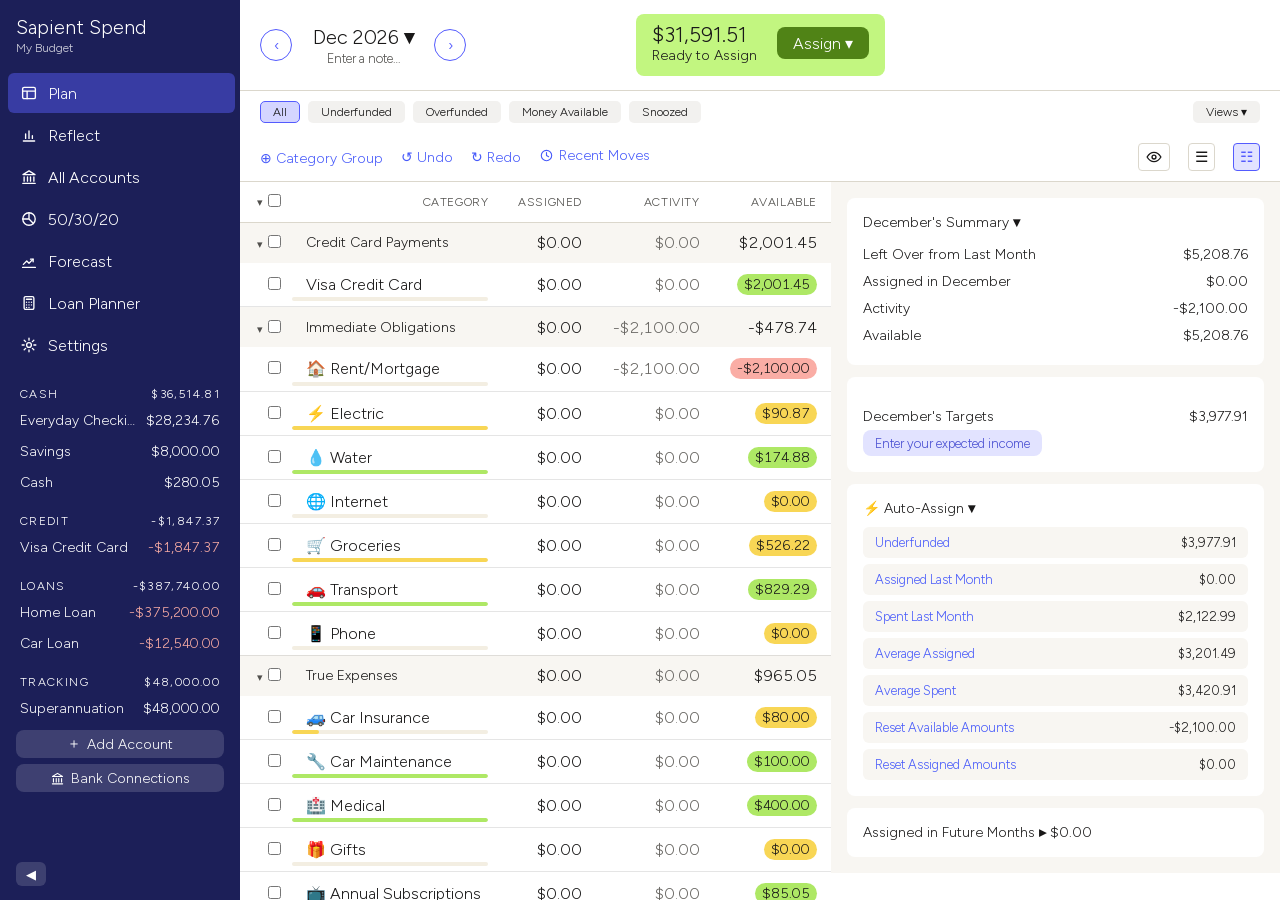
==== commit 344b2384: "Add 50/30/20 rule view and Forecast what-if spreadsheet Pure math libs (js/lib/fifty.js, js/lib/fore" ====
--- a/index.html
+++ b/index.html
@@ -12,6 +12,8 @@
 <link rel="stylesheet" href="css/register.css">
 <link rel="stylesheet" href="css/reports.css">
 <link rel="stylesheet" href="css/loans.css">
+<link rel="stylesheet" href="css/fifty.css">
+<link rel="stylesheet" href="css/forecast.css">
 </head>
 <body>
 <div id="layout">
--- a/css/budget.css
+++ b/css/budget.css
@@ -1,12 +1,14 @@
 /* ================= header ================= */
 .budget-head { flex-direction: column; align-items: stretch; gap: 12px; }
-/* real app: month block left, RTA card centered, spacer balances the right side */
-.budget-head-top { display: flex; align-items: center; gap: 12px; }
-.month-group { display: flex; align-items: center; gap: 6px; flex: 1; min-width: 0; }
+/* real app: month block left, RTA card centered, spacer balances the right side.
+   wrap + fit-content keep it intact when the resizable sidebar squeezes the view */
+.budget-head-top { display: flex; align-items: center; gap: 12px; flex-wrap: wrap; row-gap: 8px; }
+.month-group { display: flex; align-items: center; gap: 6px; flex: 1 1 0; min-width: fit-content; }
 .month-stack { display: flex; flex-direction: column; align-items: center; }
-.head-spacer { flex: 1; }
+.head-spacer { flex: 1 1 0; min-width: 0; }
 .month-nav-btn {
-  width: 32px; height: 32px; border-radius: 50%; display: flex; align-items: center; justify-content: center;
+  width: 32px; height: 32px; flex: 0 0 32px; border-radius: 50%;
+  display: flex; align-items: center; justify-content: center;
   border: 1.5px solid var(--blue); color: var(--blue); font-size: 16px; font-weight: 700;
 }
 .month-nav-btn:hover { background: var(--blue-light); }
@@ -92,7 +94,8 @@
 .chip-fv-wrap { position: relative; margin-left: auto; }
 .fv-menu {
   position: absolute; top: calc(100% + 6px); right: 0; background: var(--bg);
-  border-radius: 8px; box-shadow: var(--shadow); min-width: 200px; z-index: 20; overflow: hidden;
+  border: 1px solid var(--line); /* white menu over white toolbar needs an edge */
+  border-radius: 8px; box-shadow: var(--shadow); min-width: 200px; z-index: 30; overflow: hidden;
 }
 .fv-menu button { display: block; width: 100%; text-align: left; padding: 8px 12px; font-size: 13px; }
 .fv-menu button:hover { background: var(--bg-alt); }
@@ -104,7 +107,8 @@
 .addgroup-wrap, .recent-wrap { position: relative; }
 .addgroup-menu {
   position: absolute; top: calc(100% + 6px); left: 0; background: var(--bg);
-  border-radius: 8px; box-shadow: var(--shadow); min-width: 190px; z-index: 20; overflow: hidden;
+  border: 1px solid var(--line);
+  border-radius: 8px; box-shadow: var(--shadow); min-width: 190px; z-index: 30; overflow: hidden;
 }
 .addgroup-menu button { display: block; width: 100%; text-align: left; padding: 8px 12px; font-size: 13px; }
 .addgroup-menu button:hover { background: var(--bg-alt); }
--- a/css/loans.css
+++ b/css/loans.css
@@ -105,3 +105,5 @@
   .data-actions { flex-direction: column; align-items: stretch; }
   .data-actions .btn { text-align: center; justify-content: center; }
 }
+
+.settings-quick-links { display: flex; gap: 10px; flex-wrap: wrap; }
--- a/css/fifty.css
+++ b/css/fifty.css
@@ -0,0 +1,134 @@
+/* 50/30/20 view — tokens only, mirrors budget.css conventions */
+:root {
+  --fifty-need: var(--blue-light);
+  --fifty-need-accent: var(--blue);
+  --fifty-want: var(--orange);
+  --fifty-want-accent: var(--warning-text); /* dark dandelion token, AA on the orange tint */
+  --fifty-savings: var(--pill-pos-bg);
+  --fifty-savings-accent: var(--green);
+}
+
+.fifty-head { gap: 14px; flex-wrap: wrap; }
+.fifty-head .month-group { display: flex; align-items: center; gap: 6px; }
+.fifty-head .month-label { font-size: 16px; font-weight: 700; padding: 2px 4px; }
+.fifty-head .month-nav-btn {
+  width: 32px; height: 32px; flex: 0 0 32px; border-radius: 50%;
+  display: flex; align-items: center; justify-content: center;
+  border: 1.5px solid var(--blue); color: var(--blue); font-size: 16px; font-weight: 700;
+}
+.fifty-head .month-nav-btn:hover { background: var(--blue-light); }
+.fifty-head .head-spacer { flex: 1 1 0; min-width: 0; }
+
+/* scoped — an unscoped .segmented here would clobber the budget view's cadence toggle */
+.fifty-head .segmented, .split-control .segmented {
+  display: flex; background: var(--track); border-radius: 999px; padding: 3px;
+}
+.fifty-head .seg-btn, .split-control .seg-btn {
+  flex: initial; padding: 6px 14px; border-radius: 999px; font-size: 13px; font-weight: 600; color: var(--text-2); white-space: nowrap;
+}
+.fifty-head .seg-btn.active, .split-control .seg-btn.active {
+  background: var(--bg); color: var(--text); box-shadow: 0 1px 2px rgba(0,0,0,.12);
+}
+
+.fifty-body { padding: 16px 20px 32px; display: flex; flex-direction: column; gap: 22px; max-width: 900px; margin: 0 auto; }
+
+/* ---- split control ---- */
+.split-control { display: flex; flex-direction: column; gap: 10px; align-items: flex-start; }
+.custom-split-row { display: flex; align-items: center; gap: 14px; flex-wrap: wrap; }
+.custom-split-input { display: flex; align-items: center; gap: 6px; font-size: 13px; color: var(--text-2); }
+.custom-split-input input {
+  width: 56px; padding: 5px 6px; border: 1px solid var(--line); border-radius: 6px;
+  background: var(--bg); text-align: right;
+}
+.custom-split-input input:focus { outline: 2px solid var(--blue); outline-offset: -1px; }
+.split-error { color: var(--red); font-size: 12px; font-weight: 600; }
+
+/* ---- sections ---- */
+.fifty-section { display: flex; flex-direction: column; gap: 12px; }
+.section-title { font-size: 16px; font-weight: 800; }
+.section-hint { font-size: 13px; margin-top: -6px; }
+
+/* ---- section A: calculator ---- */
+.calc-income-row { display: flex; flex-direction: column; gap: 4px; max-width: 260px; }
+.calc-income-row label { font-size: 12px; font-weight: 700; color: var(--text-dim); }
+.calc-income-input {
+  padding: 8px 10px; border: 1.5px solid var(--blue); border-radius: 6px; background: var(--bg);
+  font-size: 16px;
+}
+.calc-income-input:focus { outline: none; }
+
+.target-stats { display: grid; grid-template-columns: repeat(3, 1fr); gap: 12px; }
+.target-stat { background: var(--bg-alt); border-radius: 8px; padding: 14px 16px; }
+.target-stat-label { font-size: 13px; color: var(--text-2); font-weight: 600; margin-bottom: 6px; }
+.target-stat-amt { font-size: 22px; font-weight: 800; }
+
+/* ---- section B: comparison cards ---- */
+.class-cards { display: grid; grid-template-columns: repeat(3, 1fr); gap: 14px; }
+.class-card { border-radius: 10px; padding: 16px; background: var(--bg-alt); }
+.card-need { background: var(--fifty-need); }
+.card-want { background: color-mix(in srgb, var(--fifty-want) 22%, var(--bg)); }
+.card-savings { background: color-mix(in srgb, var(--fifty-savings) 45%, var(--bg)); }
+
+.class-card-head { display: flex; align-items: center; gap: 8px; margin-bottom: 10px; }
+.class-dot { width: 10px; height: 10px; border-radius: 50%; flex-shrink: 0; }
+.dot-need { background: var(--fifty-need-accent); }
+.dot-want { background: var(--fifty-want-accent); }
+.dot-savings { background: var(--fifty-savings-accent); }
+.class-card-title { font-size: 14px; font-weight: 700; }
+
+.class-card-amounts { display: flex; justify-content: space-between; gap: 10px; font-size: 13px; margin-bottom: 10px; }
+.class-card-amounts strong { font-size: 15px; display: block; margin-top: 2px; }
+
+.class-progress-track { height: 8px; background: rgba(0,0,0,.08); border-radius: 999px; overflow: hidden; display: flex; }
+.class-progress-fill { height: 100%; border-radius: 999px 0 0 999px; }
+.fill-need { background: var(--fifty-need-accent); }
+.fill-want { background: var(--fifty-want-accent); }
+.fill-savings { background: var(--fifty-savings-accent); }
+.class-progress-over { height: 100%; background: var(--pill-neg-bg); }
+
+.class-delta { font-size: 13px; font-weight: 600; margin-top: 8px; }
+
+/* ---- donut ---- */
+.donut-row { display: flex; align-items: center; gap: 20px; flex-wrap: wrap; }
+.donut-wrap { width: 180px; flex-shrink: 0; }
+.fifty-donut-svg { width: 100%; height: auto; display: block; }
+.donut-total { font-size: 15px; font-weight: 800; fill: var(--text); }
+.donut-total-label { font-size: 11px; fill: var(--text-faint); }
+.unalloc-note { flex: 1 1 220px; font-size: 13px; }
+
+/* ---- section C: classification manager ---- */
+.class-group { margin-bottom: 6px; }
+.class-group-head { display: flex; align-items: center; gap: 8px; font-size: 13px; font-weight: 700; letter-spacing: .04em; text-transform: uppercase; color: var(--text-2); margin-bottom: 8px; }
+.class-group-empty { font-size: 13px; padding: 4px 0 8px; }
+.class-rows { display: flex; flex-direction: column; }
+.class-row {
+  display: flex; align-items: center; gap: 12px; padding: 9px 4px; border-bottom: 1px solid var(--line-subtle);
+}
+.class-row-name { flex: 1; min-width: 0; font-size: 14px; overflow: hidden; text-overflow: ellipsis; white-space: nowrap; }
+.class-row-group { font-size: 12px; }
+.class-row-amt { font-size: 14px; font-weight: 600; flex-shrink: 0; width: 90px; text-align: right; }
+.class-row-select {
+  flex-shrink: 0; padding: 5px 8px; border: 1px solid var(--line); border-radius: 6px; background: var(--bg); font-size: 13px;
+}
+.class-row-select:focus { outline: 2px solid var(--blue); outline-offset: -1px; }
+
+/* ---- empty state ---- */
+.fifty-empty { padding: 40px 16px; text-align: center; display: flex; flex-direction: column; gap: 6px; }
+
+/* ================= mobile ================= */
+@media (max-width: 767px) {
+  .fifty-head { padding: 10px 12px; justify-content: center; }
+  .fifty-head .head-spacer { display: none; flex-basis: 100%; }
+  .fifty-body { padding: 12px 12px 28px; }
+  .target-stats { grid-template-columns: 1fr; }
+  .class-cards { grid-template-columns: 1fr; }
+  .donut-row { flex-direction: column; align-items: stretch; }
+  .donut-wrap { width: 160px; margin: 0 auto; }
+  .class-row { flex-wrap: wrap; }
+  .class-row-name { flex: 1 1 100%; order: 1; }
+  .class-row-amt { order: 2; width: auto; }
+  .class-row-select { order: 3; margin-left: auto; }
+}
+@media (max-width: 480px) {
+  .class-row-select { width: 100%; flex: 1 1 100%; }
+}
--- a/css/forecast.css
+++ b/css/forecast.css
@@ -0,0 +1,118 @@
+/* ================= head / toolbar ================= */
+.fc-head { flex-direction: column; align-items: stretch; gap: 10px; }
+.fc-head-top { display: flex; align-items: center; }
+.fc-subtitle { font-size: 13px; margin-top: 2px; }
+
+.fc-toolbar { display: flex; align-items: center; gap: 16px; flex-wrap: wrap; }
+.fc-horizon { width: fit-content; }
+.fc-horizon .seg-btn { padding: 6px 14px; }
+.fc-summary { display: flex; align-items: center; gap: 20px; margin-left: auto; flex-wrap: wrap; }
+.fc-summary-item { font-size: 13px; display: flex; flex-direction: column; gap: 2px; }
+.fc-summary-item strong { font-size: 16px; }
+
+/* ================= event banner ================= */
+.fc-events { padding: 10px 20px 0; display: flex; flex-direction: column; gap: 6px; }
+.fc-event {
+  background: var(--pill-pos-bg); color: var(--pill-pos-text); border-radius: 6px;
+  padding: 8px 12px; font-size: 13px;
+}
+.fc-event-dot { color: var(--green); }
+
+/* ================= empty state ================= */
+.fc-empty { padding: 40px 20px; max-width: 480px; }
+
+/* ================= grid shell ================= */
+.fc-grid-wrap { margin: 14px 20px 20px; overflow-x: auto; border: 1px solid var(--line); border-radius: var(--radius); }
+.fc-table { border-collapse: collapse; width: 100%; }
+.fc-table .num { text-align: right; font-variant-numeric: tabular-nums; font-size: 13px; }
+
+.fc-table thead th {
+  position: sticky; top: 0; background: var(--bg-alt); font-size: 12px; font-weight: 500;
+  letter-spacing: .5px; color: var(--text-2); padding: 10px 12px; border-bottom: 1px solid var(--line);
+  min-width: 110px; z-index: 6;
+}
+
+.fc-first-col {
+  position: sticky; left: 0; z-index: 4; background: var(--bg);
+  min-width: 220px; max-width: 220px; padding: 8px 14px; border-right: 1px solid var(--line);
+  box-shadow: 2px 0 4px rgba(0, 0, 0, .04);
+}
+.fc-table thead th.fc-first-col { z-index: 7; background: var(--bg-alt); min-width: 220px; max-width: 220px; }
+
+.fc-table td { padding: 8px 12px; border-bottom: 1px solid var(--line-subtle); white-space: nowrap; }
+.fc-row:hover td { background: var(--bg-alt); }
+.fc-row:hover td.fc-first-col { background: var(--bg-alt); }
+
+/* group header rows span the grid */
+.fc-group-cell {
+  background: var(--bg-alt) !important; font-size: 12px; font-weight: 700; text-transform: uppercase;
+  letter-spacing: .6px; color: var(--text-2); padding: 8px 14px !important; position: static;
+  border-right: none; box-shadow: none;
+}
+
+/* overridden-row tint */
+.fc-tinted td, .fc-tinted td.fc-first-col { background: var(--blue-light); }
+.fc-tinted:hover td { background: var(--blue-light); }
+
+.fc-bold td { font-weight: 700; }
+.fc-cash-neg { background: var(--pill-neg-bg) !important; border-radius: 4px; }
+
+/* ================= row label + what-if controls (first column) ================= */
+.fc-row-label { display: flex; flex-direction: column; gap: 4px; }
+.fc-name { font-size: 13px; font-weight: 600; overflow: hidden; text-overflow: ellipsis; white-space: nowrap; }
+.fc-income-row .fc-name, .fc-loan-row .fc-name { font-weight: 700; }
+
+.fc-controls { display: flex; align-items: center; gap: 6px; flex-wrap: nowrap; }
+.fc-toggle {
+  font-size: 12px; color: var(--green); width: 16px; flex-shrink: 0; line-height: 1;
+}
+.fc-toggle.off { color: var(--text-faint); }
+.fc-amt {
+  font-size: 12px; font-weight: 500; color: var(--text); font-variant-numeric: tabular-nums;
+  padding: 1px 4px; border-radius: 4px; flex-shrink: 0;
+}
+.fc-amt:hover { background: var(--track); }
+.fc-edit-input {
+  width: 74px; font-size: 12px; text-align: right; padding: 2px 5px; border: 1.5px solid var(--blue);
+  border-radius: 5px; background: var(--bg); flex-shrink: 0;
+}
+.fc-stepper { display: flex; align-items: center; gap: 3px; flex-shrink: 0; }
+.fc-step-btn {
+  width: 16px; height: 16px; border-radius: 3px; background: var(--track); font-size: 11px;
+  line-height: 1; display: flex; align-items: center; justify-content: center; font-weight: 700;
+}
+.fc-step-btn:hover { background: var(--chip-active-bg); }
+.fc-pct { font-size: 11px; color: var(--text-dim); min-width: 30px; text-align: center; }
+.fc-reset {
+  font-size: 11px; color: var(--text-faint); flex-shrink: 0; margin-left: auto; width: 14px;
+}
+.fc-reset:hover { color: var(--red); }
+
+.fc-loan-payment { font-size: 11px; }
+.fc-loan-extra { display: flex; align-items: center; gap: 5px; font-size: 11px; }
+.fc-loan-extra-input {
+  width: 60px; font-size: 12px; padding: 2px 5px; border: 1px solid var(--line); border-radius: 5px;
+  background: var(--bg); text-align: right;
+}
+.fc-loan-extra-input:focus { outline: none; border-color: var(--blue); }
+.fc-paid-badge {
+  display: inline-block; background: var(--pill-pos-bg); color: var(--pill-pos-text);
+  font-size: 10px; font-weight: 700; padding: 2px 6px; border-radius: 999px; white-space: nowrap;
+}
+
+/* ================= mobile ================= */
+@media (max-width: 767px) {
+  .fc-head { padding: 10px 12px; }
+  .fc-toolbar { gap: 10px; }
+  .fc-summary { margin-left: 0; gap: 14px; }
+  .fc-events { padding: 8px 12px 0; }
+  .fc-grid-wrap { margin: 10px 12px 16px; }
+
+  .fc-first-col {
+    min-width: 140px; max-width: 140px;
+  }
+  .fc-table thead th.fc-first-col { min-width: 140px; max-width: 140px; }
+  .fc-row-label { gap: 3px; }
+  .fc-controls { flex-wrap: wrap; row-gap: 3px; }
+  .fc-name { font-size: 12px; }
+}
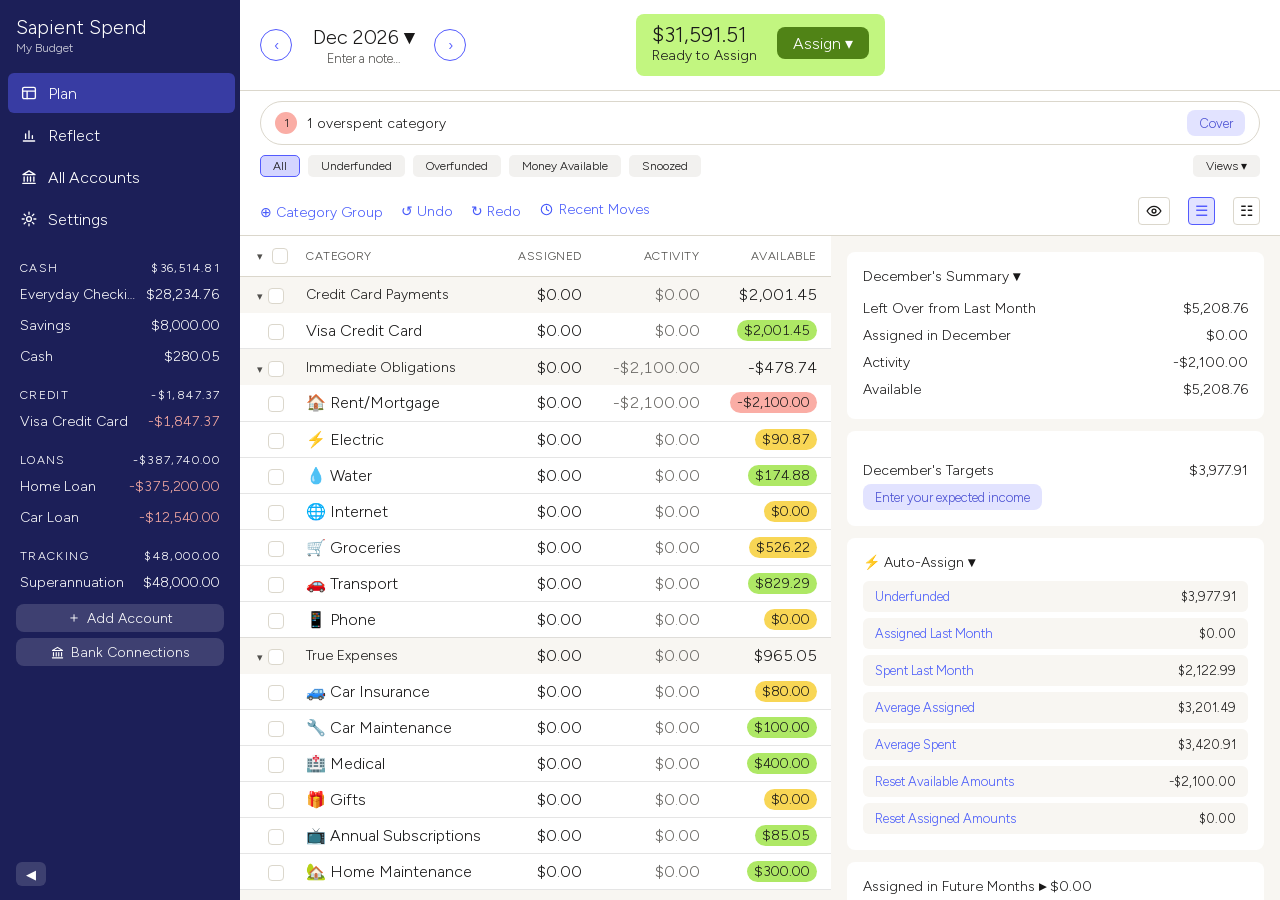
==== commit 5c8cc147: "Finalize SapientSpend mobile redesign" ====
--- a/index.html
+++ b/index.html
@@ -32,13 +32,12 @@
   <main id="view" tabindex="-1"></main>
 </div>
 <button id="sidebar-expand" title="Expand sidebar">▶</button>
-<nav id="tabbar">
-  <button data-tab="budget"><span class="tab-ico" data-ico="plan"></span>Budget</button>
-  <button data-tab="accounts"><span class="tab-ico" data-ico="accounts"></span>Accounts</button>
-  <button data-tab="add" id="tab-add"><span class="tab-add-circle">＋</span></button>
-  <button data-tab="reflect"><span class="tab-ico" data-ico="reflect"></span>Reflect</button>
-  <button data-tab="more"><span class="tab-ico" data-ico="more"></span>More</button>
+<nav id="tabbar" aria-label="Primary navigation">
+  <button data-tab="plan"><span class="tab-active-shape"><span class="tab-ico" data-ico="plan"></span></span><span class="tab-label">Plan</span></button>
+  <button data-tab="spending"><span class="tab-active-shape"><span class="tab-ico" data-ico="spending"></span></span><span class="tab-label">Spending</span></button>
+  <button data-tab="reflect"><span class="tab-active-shape"><span class="tab-ico" data-ico="reflect"></span></span><span class="tab-label">Reflect</span></button>
 </nav>
+<button id="mobile-transaction-btn" hidden><span aria-hidden="true">＋</span><span>Transaction</span></button>
 <div id="modal-root" hidden></div>
 <div id="toast-root"></div>
 <script type="module" src="js/app.js"></script>
--- a/css/app.css
+++ b/css/app.css
@@ -38,14 +38,23 @@
   --line-subtle: rgba(0,0,0,.102);
   --bg: #fff;
   --bg-alt: #f8f6f2;          /* cream — inspector, Reflect body, group rows */
+  --app-cream: #f7f4ea;       /* mobile app canvas / supplied reference */
   --track: #f3eee2;           /* progress-bar track / segmented-control track */
   --chip-bg: rgba(199,196,189,.24);
   --chip-active-bg: #d4d5ff;
   --shadow: 0 8px 30px rgba(20, 30, 70, .18);
+  --sheet-shadow: 0 6px 16px rgba(26,27,46,.15);
+  --on-brand: #fff;
+  --accounts-intro-bg: #d8d9ff;
+  --accounts-intro-depth: #aeb2ff;
+  --accounts-intro-icon-bg: rgba(84,91,254,.16);
+  --accounts-glyph-bg: #e5f3d8;
+  --accounts-glyph-line: rgba(80,131,22,.24);
+  --accounts-action-bg: #ece9df;
 
   --font: "Figtree", "Helvetica Neue", Helvetica, Arial, sans-serif;
   --sidebar-w: 240px; /* real app default; user-resizable via the drag handle */
-  --tabbar-h: 58px;
+  --tabbar-h: 70px;
   --radius: 8px;
 }
 
@@ -62,6 +71,23 @@
 button { font: inherit; cursor: pointer; border: none; background: none; color: inherit; }
 input, select, textarea { font: inherit; color: inherit; }
 a { color: inherit; text-decoration: none; }
+button:focus-visible, a:focus-visible { outline: 2px solid var(--blue); outline-offset: 2px; }
+
+/* ================= custom checkbox (universal) ================= */
+input[type="checkbox"] {
+  -webkit-appearance: none; appearance: none;
+  width: 16px; height: 16px; flex-shrink: 0; margin: 0;
+  border: 1.5px solid var(--line); border-radius: 4px; background: var(--bg);
+  cursor: pointer; vertical-align: middle;
+  transition: background .12s, border-color .12s;
+}
+input[type="checkbox"]:hover { border-color: var(--blue); }
+input[type="checkbox"]:checked {
+  background-color: var(--blue); border-color: var(--blue);
+  background-image: url("data:image/svg+xml,%3Csvg xmlns='http://www.w3.org/2000/svg' viewBox='0 0 16 16'%3E%3Cpath d='M3.5 8.5l3 3 6-6.5' fill='none' stroke='white' stroke-width='1.7' stroke-linecap='round' stroke-linejoin='round'/%3E%3C/svg%3E");
+  background-size: contain; background-position: center; background-repeat: no-repeat;
+}
+input[type="checkbox"]:focus-visible { outline: 2px solid var(--blue); outline-offset: 2px; }
 .money, .acct-bal, td.num, .num { font-variant-numeric: tabular-nums; }
 /* popovers may never bleed: children shrink to fit, container caps at viewport */
 [class*="popover"] { max-width: calc(100vw - 24px); }
@@ -69,7 +95,10 @@
 
 /* ================= layout ================= */
 #layout { display: flex; height: 100vh; height: 100dvh; }
-#view { flex: 1; overflow-y: auto; background: var(--bg); outline: none; }
+#view { flex: 1; overflow-y: auto; overflow-x: hidden; background: var(--bg); outline: none; }
+/* clip (not hidden) on both: html is the actual scrolling element in standards mode, and unlike
+   hidden, clip blocks even a focus()-triggered scrollIntoView — no popover can ever widen the page */
+html, body { overflow-x: clip; }
 
 /* ================= sidebar (resizable via drag handle, collapsible) ================= */
 #sidebar {
@@ -135,20 +164,33 @@
 /* ================= mobile tab bar ================= */
 #tabbar {
   display: none; position: fixed; bottom: 0; left: 0; right: 0; height: var(--tabbar-h);
-  background: var(--bg); border-top: 1px solid var(--line); z-index: 40;
-  padding-bottom: env(safe-area-inset-bottom);
+  background: var(--app-cream); border-top: 1px solid rgba(25,24,24,.08); z-index: 40;
+  padding: 5px 8px max(7px, env(safe-area-inset-bottom));
 }
 #tabbar button {
   flex: 1; display: flex; flex-direction: column; align-items: center; justify-content: center;
-  gap: 2px; font-size: 10px; color: var(--text-dim); font-weight: 600;
-}
-#tabbar button.active { color: var(--blue); }
+  gap: 1px; min-width: 0; color: var(--text-2); font-weight: 500;
+}
+.tab-active-shape {
+  width: 52px; height: 34px; border-radius: 999px;
+  display: flex; align-items: center; justify-content: center;
+}
+#tabbar button.active { color: var(--text); font-weight: 700; }
+#tabbar button.active .tab-active-shape { background: var(--chip-active-bg); color: var(--navy); }
 .tab-ico { font-size: 18px; }
-.tab-add-circle {
-  width: 44px; height: 44px; border-radius: 50%; background: var(--blue); color: #fff;
-  font-size: 26px; line-height: 44px; text-align: center; margin-top: -18px;
-  box-shadow: 0 4px 12px rgba(59, 94, 218, .45);
-}
+.tab-ico .ico { width: 21px; height: 21px; stroke-width: 2; }
+.tab-label { font-size: 10px; line-height: 1.15; white-space: nowrap; }
+
+#mobile-transaction-btn {
+  display: none; position: fixed; right: 16px; bottom: calc(var(--tabbar-h) + 14px); z-index: 39;
+  height: 46px; padding: 0 18px; border-radius: 13px; background: var(--blue); color: #fff;
+  align-items: center; gap: 9px; box-shadow: 0 7px 18px rgba(60,66,200,.32);
+  font-size: 15px; font-weight: 700;
+}
+#mobile-transaction-btn > span:first-child { font-size: 22px; font-weight: 400; line-height: 1; }
+#mobile-transaction-btn:active { background: var(--blue-dark); transform: translateY(1px); }
+#mobile-transaction-btn[hidden] { display: none !important; }
+.reflect-tool-back { display: none; }
 
 /* ================= shared components ================= */
 .pill {
@@ -175,6 +217,9 @@
 .btn.subtle { background: var(--blue-light); color: var(--blue-dark); } /* AA on the tint */
 .btn.subtle:hover { background: #d4d5ff; }
 .btn.sm { height: 26px; padding: 3px 12px; font-size: 13px; }
+/* .file-btn is a <label>, not a <button> — loans.css's ".settings-card label" (font-size 12/weight 700)
+   otherwise outranks plain .btn (same specificity tier as "label" + a class beats one class alone) */
+.btn.file-btn { font-size: 16px; font-weight: 500; }
 .link-btn { color: var(--link); font-size: 14px; font-weight: 500; display: inline-flex; align-items: center; gap: 5px; }
 .link-btn:hover { color: var(--blue-dark); }
 .link-btn:disabled { color: var(--text-faint); cursor: default; }
@@ -222,12 +267,124 @@
 
 /* ================= mobile ================= */
 @media (max-width: 767px) {
+  .reflect-tool-back {
+    width: 28px; height: 34px; display: inline-flex; align-items: center; justify-content: flex-start;
+    flex: 0 0 28px; color: var(--text); font-size: 31px; line-height: 1;
+  }
   #sidebar { display: none; }
   #tabbar { display: flex; }
-  #view { padding-bottom: calc(var(--tabbar-h) + 20px); }
+  #view { padding-bottom: calc(var(--tabbar-h) + 12px); background: var(--app-cream); }
+  #mobile-transaction-btn { display: flex; }
   .view-head { padding: 10px 12px; }
   #toast-root { bottom: calc(var(--tabbar-h) + 14px); }
 }
 @media (min-width: 768px) {
   #toast-root { bottom: 24px; }
 }
+
+/* ================= dark theme =================
+   Sapient's own dark palette: a near-black blue-tinted page, dark-navy elevated
+   surfaces, brand blurple kept recognizable (nudged brighter for contrast on dark).
+   Light theme is untouched — every dark rule is gated on [data-theme="dark"]. */
+[data-theme="dark"] {
+  --blue: #6b71ff;          /* brighter blurple reads better on dark */
+  --blue-dark: #565cf0;
+  --blue-light: #2a2f5c;    /* selected row / subtle-button tint */
+  --link: #98a0ff;
+  --green: #7fc24a;
+  --green-dark: #6aa63c;
+  --rta-bg: #26421d;        /* deep-green Ready-to-Assign card (light text) */
+  --pill-pos-bg: #74b93c;  --pill-pos-text: #10200a;
+  --pill-warn-bg: #e2ad38; --pill-warn-text: #241c04;
+  --pill-neg-bg: #cf4a42;  --pill-neg-text: #ffffff;
+  --pill-zero-bg: #2a2e3d; --pill-zero-text: #9a9eac;
+  --red: #f2726f;
+  --red-dark: #d95b57;
+  --orange: #f6c91d;
+  --warning-text: #e2ad38;
+  --text: #e8e9ee;
+  --text-2: #b7b9c4;
+  --text-dim: #9195a3;
+  --text-faint: #6f7382;
+  --line: #2e3345;
+  --line-subtle: rgba(255,255,255,.09);
+  --bg: #12141c;
+  --bg-alt: #1b1e2b;
+  --app-cream: #171923;
+  --track: #262a3a;
+  --chip-bg: rgba(255,255,255,.08);
+  --chip-active-bg: #2f3566;
+  --shadow: 0 10px 34px rgba(0,0,0,.55);
+  --sheet-shadow: 0 8px 20px rgba(0,0,0,.35);
+  --accounts-intro-bg: #2b3064;
+  --accounts-intro-depth: #20254f;
+  --accounts-intro-icon-bg: rgba(152,160,255,.16);
+  --accounts-glyph-bg: #24351d;
+  --accounts-glyph-line: rgba(127,194,74,.24);
+  --accounts-action-bg: #262a3a;
+  /* --navy* (sidebar) intentionally unchanged — it's dark navy in both themes */
+}
+/* hardcoded light literals that don't come from a var — each outranks its source
+   rule by one class (the [data-theme] hook), so source order is irrelevant */
+[data-theme="dark"] .btn.subtle { background: #2a2f5c; color: #b9bdff; }
+[data-theme="dark"] .btn.subtle:hover { background: #343a73; }
+[data-theme="dark"] .icon-btn.active { color: #b9bdff; }
+[data-theme="dark"] .report-switch-item.active { color: #b9bdff; }
+[data-theme="dark"] .cat-row .pill.underfunded:hover { background: #f0c34a; }
+[data-theme="dark"] .cat-row .pill.overspent:hover { background: #d5564e; }
+[data-theme="dark"] .cat-row .pill.zero:hover { background: #33384a; }
+/* segmented-control active pill: light theme uses --bg (white) over the darker
+   --track; in dark that inverts, so give the active pill a lighter raised surface */
+[data-theme="dark"] .seg-btn.active,
+[data-theme="dark"] .segment-btn.active { background: #33384a; box-shadow: 0 1px 2px rgba(0,0,0,.5); }
+[data-theme="dark"] .txe-close:hover,
+[data-theme="dark"] .txe-close:active { background: rgba(255,255,255,.08); }
+[data-theme="dark"] .class-progress-track { background: rgba(255,255,255,.1); }
+
+/* ================= balance style: mono (Differentiate Without Color) =================
+   Available pills + money coloring stop leaning on red/green hue. Negatives are
+   still unmistakable via a bordered ring + bold weight (colorblind-safe). */
+[data-balance="mono"] .pill.pos,
+[data-balance="mono"] .pill.underfunded,
+[data-balance="mono"] .pill.overspent,
+[data-balance="mono"] .pill.zero { background: var(--pill-zero-bg); color: var(--pill-zero-text); }
+[data-balance="mono"] .pill.overspent {
+  color: var(--text); font-weight: 700; box-shadow: inset 0 0 0 1.5px var(--text);
+}
+[data-balance="mono"] .pos-text { color: var(--text); }
+[data-balance="mono"] .neg-text {
+  color: var(--text); font-weight: 700; text-decoration: underline; text-underline-offset: 2px;
+}
+[data-balance="mono"] .acct-bal.neg { color: var(--navy-text); text-decoration: underline; text-underline-offset: 2px; }
+[data-balance="mono"] .rta-card.neg { background: var(--track); box-shadow: inset 0 0 0 2px var(--text); }
+
+/* ================= Display Options (settings) ================= */
+.disp-group { margin-bottom: 20px; }
+.disp-group:last-child { margin-bottom: 0; }
+.disp-label {
+  font-size: 12px; font-weight: 700; letter-spacing: .04em; text-transform: uppercase;
+  color: var(--text-dim); margin-bottom: 8px;
+}
+.settings-card .disp-radio {
+  display: flex; align-items: center; gap: 12px; padding: 9px 4px; margin-bottom: 0;
+  font-size: 16px; font-weight: 500; color: var(--text); cursor: pointer;
+}
+.settings-card .disp-radio.disp-radio-preview { align-items: flex-start; }
+.settings-card .disp-radio input[type="radio"] {
+  width: 18px; height: 18px; flex-shrink: 0; margin: 0; accent-color: var(--blue); cursor: pointer;
+}
+.disp-radio-body { display: flex; flex-direction: column; gap: 8px; }
+.disp-radio-title { font-weight: 500; }
+.disp-preview { display: flex; gap: 10px; flex-wrap: wrap; }
+.disp-preview .pill { cursor: default; min-width: 68px; }
+/* Previews always show their own style regardless of the app-wide setting: the
+   .disp-preview class adds specificity so these beat the global [data-balance] rules. */
+.disp-preview[data-balance="default"] .pill.pos { background: var(--pill-pos-bg); color: var(--pill-pos-text); }
+.disp-preview[data-balance="default"] .pill.underfunded { background: var(--pill-warn-bg); color: var(--pill-warn-text); }
+.disp-preview[data-balance="default"] .pill.overspent { background: var(--pill-neg-bg); color: var(--pill-neg-text); box-shadow: none; font-weight: 500; }
+.disp-preview[data-balance="mono"] .pill.pos,
+.disp-preview[data-balance="mono"] .pill.underfunded,
+.disp-preview[data-balance="mono"] .pill.overspent { background: var(--pill-zero-bg); color: var(--pill-zero-text); }
+.disp-preview[data-balance="mono"] .pill.overspent {
+  color: var(--text); font-weight: 700; box-shadow: inset 0 0 0 1.5px var(--text);
+}
--- a/css/budget.css
+++ b/css/budget.css
@@ -91,11 +91,12 @@
 }
 .chip:hover { background: var(--track); }
 .chip.active { background: var(--chip-active-bg); border-color: var(--blue); }
-.chip-fv-wrap { position: relative; margin-left: auto; }
+/* z-index 41: the wrap must out-stack the toolbar row below, or its text paints over the open menu */
+.chip-fv-wrap { position: relative; z-index: 41; margin-left: auto; }
 .fv-menu {
   position: absolute; top: calc(100% + 6px); right: 0; background: var(--bg);
   border: 1px solid var(--line); /* white menu over white toolbar needs an edge */
-  border-radius: 8px; box-shadow: var(--shadow); min-width: 200px; z-index: 30; overflow: hidden;
+  border-radius: 8px; box-shadow: var(--shadow); min-width: 200px; z-index: 60; overflow: hidden;
 }
 .fv-menu button { display: block; width: 100%; text-align: left; padding: 8px 12px; font-size: 13px; }
 .fv-menu button:hover { background: var(--bg-alt); }
@@ -135,22 +136,19 @@
   letter-spacing: .6px; text-transform: uppercase; color: var(--text-2); padding: 0 14px; height: 40px; border-bottom: 1px solid var(--line); z-index: 5;
 }
 .budget-table thead th.chk-cell { padding: 0 0 0 14px; }
-.budget-table thead th:nth-child(2) { text-align: left; }
+/* CATEGORY label: 3rd header cell (after chevron + checkbox), left-aligned over the names */
+.budget-table thead th:nth-child(3) { text-align: left; }
 .budget-table td { padding: 0 14px; border-bottom: 1px solid var(--line-subtle); vertical-align: middle; }
 .budget-table td.num { text-align: right; }
 .chk-cell { width: 24px; padding: 0 4px 0 0 !important; }
 .chev-cell { width: 24px; padding: 0 0 0 12px !important; }
-.row-chk, .snooze-row input[type="checkbox"], .template-item input[type="checkbox"], .fv-cat-item input[type="checkbox"] {
-  width: 13px; height: 13px; accent-color: var(--blue);
-}
-
 .group-row { background: var(--bg-alt); height: 40px; }
 .group-row td { border-bottom: none; }
 .group-row:hover .add-cat-btn { opacity: 1; }
 .group-name-cell { display: flex; align-items: center; gap: 8px; font-weight: 700; font-size: 14px; height: 40px; }
 .chevron-btn { font-size: 11px; width: 16px; color: var(--text-2); }
 .add-cat-btn {
-  opacity: 0; margin-left: auto; width: 20px; height: 20px; border-radius: 5px; background: var(--bg);
+  opacity: 0; width: 20px; height: 20px; border-radius: 5px; background: var(--bg);
   border: 1px solid var(--line); font-weight: 800; line-height: 1;
 }
 .add-cat-btn:hover { background: var(--blue); color: #fff; }
@@ -187,6 +185,7 @@
 .cat-row .pill.zero:hover { background: #ece7da; }
 
 .assigned-cell { cursor: text; font-size: 16px; }
+.assigned-cell:hover { background: var(--bg); box-shadow: inset 0 0 0 1.5px var(--line); border-radius: 6px; }
 .assigned-val { font-size: 16px; }
 .assigned-input {
   width: 90px; text-align: right; padding: 4px 8px; border: 1.5px solid var(--blue); border-radius: 6px;
@@ -211,7 +210,7 @@
 .insp-title { font-size: 19px; font-weight: 700; }
 .insp-card { background: var(--bg); border-radius: 8px; padding: 16px; }
 .insp-card-head { display: flex; width: 100%; justify-content: space-between; font-size: 14px; font-weight: 700; text-align: left; }
-.insp-card-body { margin-top: 10px; }
+.insp-card-body { margin-top: 10px; position: relative; } /* anchors .income-popover; was absolute against the viewport */
 .insp-label { font-size: 12px; font-weight: 700; letter-spacing: .04em; color: var(--text-2); }
 .insp-row { display: flex; justify-content: space-between; padding: 5px 0; font-size: 14px; }
 .insp-row.insp-total { font-weight: 700; }
@@ -273,57 +272,194 @@
 /* ================= templates / focused-view modal lists ================= */
 .template-list, .fv-cat-list { max-height: 280px; overflow-y: auto; margin-bottom: 14px; }
 .template-item, .fv-cat-item { display: flex; align-items: center; gap: 8px; padding: 6px 2px; font-size: 13px; }
-
-/* ================= mobile ================= */
+/* app.css's ".modal label { display:block }" and ".modal input { width:100% }" (meant for form rows)
+   otherwise outrank the rule above and stretch these checkboxes into full-width boxes */
+.modal .template-item, .modal .fv-cat-item { display: flex; }
+.modal .template-item input[type="checkbox"], .modal .fv-cat-item input[type="checkbox"] { width: 16px; height: 16px; padding: 0; flex-shrink: 0; }
+
+/* ================= cover overspending banner (desktop + mobile) ================= */
+.cover-banner {
+  display: flex; align-items: center; gap: 10px;
+  margin: 10px 20px 0; padding: 8px 14px;
+  background: var(--bg); border: 1px solid var(--line); border-radius: 999px;
+}
+.cover-count {
+  flex-shrink: 0; width: 22px; height: 22px; border-radius: 50%;
+  background: var(--pill-neg-bg); color: var(--pill-neg-text);
+  display: flex; align-items: center; justify-content: center; font-size: 12px; font-weight: 700;
+}
+.cover-text { font-size: 14px; font-weight: 500; color: var(--text); }
+.cover-btn { margin-left: auto; }
+
+/* ================= bottom sheets (mobile) ================= */
+.sheet-handle {
+  width: 40px; height: 4px; border-radius: 999px; background: var(--line);
+  margin: -4px auto 12px; flex-shrink: 0;
+}
+.ss-sheet { display: flex; flex-direction: column; gap: 0; }
+.sheet-title { font-size: 19px; font-weight: 700; margin-bottom: 12px; }
+.sheet-section-label {
+  font-size: 12px; font-weight: 700; letter-spacing: .04em; text-transform: uppercase;
+  color: var(--text-2); margin: 14px 0 6px;
+}
+.sheet-card { background: var(--bg-alt); border-radius: 10px; padding: 12px 14px; }
+.sheet-card .insp-row { font-size: 15px; }
+.sheet-card .form-row:last-child { margin-bottom: 0; }
+.sheet-target-empty { text-align: center; }
+.sheet-target-q { font-size: 16px; font-weight: 700; margin-bottom: 6px; }
+.sheet-target-empty .muted { font-size: 13px; margin-bottom: 12px; }
+.sheet-create-target { width: 100%; }
+.sheet-target-summary { font-size: 15px; font-weight: 600; }
+.sheet-bar {
+  position: static; right: auto; height: 8px; margin: 10px 0 6px; width: 100%;
+}
+.sheet-target-status { font-size: 13px; color: var(--text-2); }
+.sheet-target-status.underfunded { color: var(--warning-text); }
+.sheet-target-status.overspent { color: var(--red); }
+.sheet-target-status.funded { color: var(--green); }
+.sheet-target-actions { display: flex; align-items: center; justify-content: space-between; margin-top: 12px; }
+.sheet-note {
+  width: 100%; min-height: 64px; resize: vertical; padding: 10px;
+  border: 1px solid var(--line); border-radius: 8px; background: var(--bg); font-size: 14px;
+}
+.sheet-move-btn { width: 100%; margin-top: 16px; }
+.sheet-actions { display: flex; gap: 10px; margin-top: 18px; }
+.sheet-actions .btn { flex: 1; }
+.tgt-tabs { margin: 4px 0 12px; }
+
+/* ================= mobile Plan view (YNAB parity) ================= */
 @media (max-width: 767px) {
-  .budget-head { padding: 10px 12px; gap: 8px; }
-  .budget-head-top { flex-wrap: wrap; justify-content: center; }
-  .head-spacer { display: none; }
-  .month-group { flex: 0 1 auto; }
-  .rta-card { width: 100%; min-width: 0; justify-content: space-between; }
-  .assign-popover { right: auto; left: 50%; transform: translateX(-50%); }
-
-  /* one scrollable chip lane; Views stays pinned at the right with a fade hinting more behind it */
-  .chip-row { padding: 8px 0 8px 12px; flex-wrap: nowrap; overflow-x: auto; scrollbar-width: none; }
-  .chip-row::-webkit-scrollbar { display: none; }
-  .chip { flex-shrink: 0; }
-  .chip-fv-wrap {
-    position: sticky; right: 0; flex-shrink: 0;
-    background: linear-gradient(to right, transparent, var(--bg) 14px);
-    padding: 2px 12px 2px 20px; margin-left: auto;
-  }
-
-  .budget-toolbar { padding: 8px 12px; gap: 10px; }
-  .budget-toolbar .link-btn { font-size: 13px; }
-  .budget-toolbar .icon-btn { padding: 4px 8px; }
-  .toolbar-spacer { display: none; }       /* let the eye flow inline instead of wrapping alone */
-  .density-btn { display: none; }          /* two-line rows can't compact */
-  .density-compact .cat-row,
-  .density-compact .group-row,
-  .density-compact .group-name-cell { height: auto; }
-  .density-compact .target-bar { display: block; }
-
-  .budget-table thead { display: none; }
-  .budget-table, .budget-table tbody, .group-body { display: block; width: 100%; }
-  .group-row { display: flex; align-items: center; padding: 10px 12px; height: auto; }
-  .group-row td { display: none; }
-  .group-row td.chk-cell, .group-row .group-name-cell { display: flex; }
-  .group-row .group-name-cell { flex: 1; padding: 0; border: none; }
-
-  .cat-row { display: flex; flex-wrap: wrap; align-items: center; padding: 10px 12px 12px; column-gap: 14px; height: auto; }
-  .cat-row td { border: none; padding: 0; }
-  .cat-row td.chev-cell { display: none; }
-  .cat-row td.chk-cell { order: 0; }
-  .cat-row td.cat-name-cell { flex: 1 1 100%; order: 1; min-width: 0; padding-bottom: 12px; }
-  .cat-name-btn { font-size: 15px; }
-  .cat-row.selected .cat-name-btn { text-decoration: none; }  /* underline collides with the bar on two-line rows */
-  .target-bar { bottom: 4px; right: 0; }
-  .assigned-cell { order: 2; font-size: 14px; }
-  .cat-row td.muted { order: 3; font-size: 13px; }
-  .cat-row td:last-child { order: 4; margin-left: auto; }
+  .assign-popover { right: auto; left: 50%; transform: translateX(-50%); width: 320px; max-width: calc(100vw - 24px); }
 
   #modal-root .modal.bottom-sheet {
     left: 0; top: auto; bottom: 0; transform: none; width: 100%;
-    border-radius: 16px 16px 0 0; max-height: 80dvh;
-  }
-}
+    border-radius: 20px 20px 0 0; max-height: 82dvh; padding: 12px 16px calc(16px + env(safe-area-inset-bottom));
+  }
+
+  #modal-root .modal.edit-plan-modal {
+    position: fixed; inset: 0; transform: none; width: 100%; height: 100%; max-height: none;
+    border-radius: 0; padding: 0; overflow-y: auto; background: var(--app-cream);
+  }
+  .edit-plan-screen { min-height: 100%; background: var(--app-cream); }
+  .edit-plan-hero {
+    position: relative; background: var(--blue); color: var(--on-brand);
+    padding: 12px 16px 82px; margin-bottom: 0;
+  }
+  .edit-plan-topbar { display: grid; grid-template-columns: 42px 1fr 42px; align-items: center; min-height: 48px; }
+  .edit-plan-topbar h2 { font-size: 25px; font-weight: 500; }
+  .edit-plan-back { font-size: 38px; font-weight: 300; line-height: 1; color: var(--on-brand); text-align: left; }
+  .edit-plan-dots { color: var(--on-brand); display: inline-flex; justify-content: flex-end; }
+  .edit-plan-dots .ico { width: 27px; height: 27px; }
+  .edit-plan-total { margin-top: 24px; text-align: center; font-size: 45px; line-height: 1; font-weight: 500; letter-spacing: -.8px; }
+  .edit-plan-total-label { margin-top: 9px; text-align: center; font-size: 18px; font-weight: 600; }
+  .edit-plan-summary {
+    position: absolute; z-index: 2; left: 16px; right: 16px; bottom: -78px;
+    padding: 18px 17px; border-radius: 22px; background: var(--bg); color: var(--text);
+    box-shadow: var(--sheet-shadow);
+  }
+  .edit-plan-summary > div, .edit-plan-summary > button {
+    width: 100%; display: flex; align-items: center; justify-content: space-between; gap: 14px;
+    min-height: 38px; text-align: left; font-size: 17px;
+  }
+  .edit-plan-summary strong { flex-shrink: 0; font-size: 18px; }
+  .edit-plan-summary > button { margin-top: 5px; }
+  .edit-plan-summary > button strong { background: var(--track); border-radius: 12px; padding: 8px 12px; }
+  .edit-plan-groups { display: flex; flex-direction: column; gap: 24px; padding: 104px 16px 30px; }
+  .edit-plan-group-head { display: flex; align-items: center; justify-content: space-between; gap: 12px; padding: 0 7px 9px; }
+  .edit-plan-group-head h3 { font-size: 19px; font-weight: 700; }
+  .edit-plan-group-actions { display: flex; align-items: center; gap: 18px; color: var(--text-faint); }
+  .edit-plan-group-actions button { display: inline-flex; }
+  .edit-plan-group-actions .ico { width: 24px; height: 24px; }
+  .edit-plan-card { overflow: hidden; border-radius: 22px; background: var(--bg); }
+  .edit-plan-cat {
+    width: 100%; min-height: 62px; display: flex; align-items: center; justify-content: space-between; gap: 12px;
+    padding: 12px 17px; border-bottom: 1px solid var(--line-subtle); text-align: left; font-size: 17px;
+  }
+  .edit-plan-cat:last-child { border-bottom: none; }
+  .edit-plan-target { flex-shrink: 0; color: var(--text); font-size: 17px; font-weight: 600; }
+  .edit-plan-target.empty { color: var(--blue); font-weight: 700; }
+
+  /* ---- top bar ---- */
+  .budget-mobile { min-height: 100%; padding-bottom: 24px; background: var(--app-cream); }
+  .m-head { display: flex; align-items: center; justify-content: space-between; padding: 11px 14px 8px; }
+  .m-month-wrap { position: relative; }
+  .m-month { display: flex; align-items: center; gap: 8px; font-size: 22px; font-weight: 600; color: var(--text); letter-spacing: -.3px; }
+  .m-month-chev { width: 23px; height: 23px; border-radius: 50%; background: var(--text); color: var(--bg); display: inline-flex; align-items: center; justify-content: center; }
+  .m-month-chev .ico { width: 13px; height: 13px; }
+  .m-month-wrap .month-picker-popover { left: 0; transform: none; top: calc(100% + 8px); }
+  .m-head-actions { display: flex; align-items: center; gap: 16px; }
+  .m-icon { color: var(--text); display: inline-flex; }
+  .m-icon .ico { width: 22px; height: 22px; }
+  .m-icon.on { color: var(--blue); }
+
+  /* ---- Ready to Assign banner ---- */
+  .m-rta-wrap { position: relative; margin: 5px 14px 0; }
+  .m-rta {
+    width: 100%; display: flex; align-items: center; justify-content: space-between;
+    background: var(--rta-bg); border-radius: 999px; padding: 12px 20px; text-align: left;
+  }
+  .m-rta.neg { background: var(--pill-neg-bg); }
+  .m-rta.zero { background: var(--track); }
+  .m-rta-amt { font-size: 24px; font-weight: 700; color: var(--text); letter-spacing: -.4px; }
+  .m-rta-label { display: inline-flex; align-items: center; gap: 3px; font-size: 15px; font-weight: 500; color: var(--text); }
+  .m-rta-chev { display: inline-flex; }
+  .m-rta-chev .ico { width: 17px; height: 17px; }
+
+  /* ---- overspent / cover pill ---- */
+  .m-cover { margin: 10px 14px 0; padding: 10px 13px; border: none; border-radius: 999px; box-shadow: 0 1px 5px rgba(0,0,0,.09); }
+  .m-cover .cover-count { width: 22px; height: 22px; font-size: 12px; }
+  .m-cover .cover-text { font-size: 14px; }
+  .m-cover .cover-btn { height: 30px; font-size: 13px; border-radius: 999px; padding: 0 15px; }
+
+  /* ---- category list ---- */
+  .m-list { margin-top: 11px; background: var(--bg); }
+  .m-group { display: flex; align-items: center; gap: 8px; background: var(--bg-alt); padding: 10px 14px; }
+  .m-group-chev { color: var(--text-2); display: inline-flex; flex-shrink: 0; }
+  .m-group-chev .ico { width: 15px; height: 15px; }
+  .m-group-name { flex: 1; font-size: 16px; font-weight: 700; color: var(--text); min-width: 0; }
+  .m-avail-label { font-size: 12px; line-height: 1.12; color: var(--text-2); text-align: right; font-weight: 400; }
+  .m-col { display: flex; flex-direction: column; align-items: flex-end; justify-content: center; width: 78px; flex-shrink: 0; }
+  .m-group .m-col-label { font-size: 12px; font-weight: 400; color: var(--text); }
+  .m-group .m-col-amt { font-size: 15px; font-weight: 700; color: var(--text); }
+
+  .m-cat { background: var(--bg); border-bottom: 1px solid var(--line-subtle); }
+  .m-cat-flat { display: flex; align-items: center; gap: 7px; padding: 11px 14px; }
+  .m-cat-name { flex: 1; font-size: 15.5px; font-weight: 400; color: var(--text); min-width: 0; }
+  .m-cat-assigned { font-size: 15px; color: var(--text); }
+  .m-cat-bars { padding: 10px 14px 11px; }
+  .m-cat-top { display: flex; align-items: center; gap: 12px; }
+  .m-cat-bars .m-cat-name { font-size: 15.5px; }
+  .m-cat-avail { flex-shrink: 0; }
+  .m-cat .pill { font-size: 13.5px; min-width: 54px; padding: 3px 9px; }
+  .m-bar { margin-top: 8px; height: 3px; border-radius: 999px; background: var(--track); overflow: hidden; }
+  .m-bar-fill { height: 100%; border-radius: 999px; background: var(--pill-warn-bg); }
+  .m-bar-fill.funded { background: var(--pill-pos-bg); }
+  .m-bar-fill.overspent { background: repeating-linear-gradient(45deg, var(--red), var(--red) 4px, var(--red-dark) 4px, var(--red-dark) 8px); }
+  .m-overspent-note { margin-top: 6px; font-size: 12px; color: var(--text-2); }
+
+  /* ---- Views sheet ---- */
+  .m-views-btns { display: flex; gap: 12px; margin: 4px 0 16px; }
+  .m-views-btn { flex: 1; display: inline-flex; align-items: center; justify-content: center; gap: 8px; background: var(--bg-alt); border-radius: 999px; padding: 15px; color: var(--blue); font-size: 17px; font-weight: 600; }
+  .m-views-btn .ico { width: 20px; height: 20px; }
+  .m-views-list { background: var(--bg); border-radius: 14px; overflow: hidden; }
+  .m-view-row { display: flex; align-items: center; gap: 14px; width: 100%; text-align: left; padding: 17px 18px; border-bottom: 1px solid var(--line-subtle); font-size: 17px; color: var(--text); }
+  .m-view-row:last-child { border-bottom: none; }
+  .m-radio { width: 22px; height: 22px; border-radius: 50%; border: 2px solid var(--text-faint); flex-shrink: 0; position: relative; }
+  .m-radio.on { border-color: var(--blue); }
+  .m-radio.on::after { content: ''; position: absolute; inset: 3px; border-radius: 50%; background: var(--blue); }
+
+  /* ---- overflow / edit-plan menus ---- */
+  .m-menu { display: flex; flex-direction: column; }
+  .m-menu-item { display: flex; align-items: center; justify-content: space-between; width: 100%; text-align: left; padding: 16px 4px; font-size: 17px; color: var(--text); border-bottom: 1px solid var(--line-subtle); }
+  .m-menu-item:last-child { border-bottom: none; }
+  .m-menu-item:disabled { color: var(--text-faint); }
+  .m-menu-div { height: 1px; background: var(--line); margin: 6px 0; }
+  .m-check { color: var(--blue); font-weight: 700; font-size: 18px; }
+  .m-menu-row { display: flex; align-items: center; justify-content: space-between; gap: 10px; padding: 14px 4px; border-bottom: 1px solid var(--line-subtle); font-size: 17px; color: var(--text); }
+  .m-menu-label { flex: 1; min-width: 0; }
+  .m-plan-add { color: var(--blue); display: inline-flex; }
+  .m-plan-add .ico { width: 24px; height: 24px; }
+  .m-plan-newgroup { width: 100%; justify-content: center; gap: 8px; height: 44px; font-size: 16px; margin-bottom: 4px; }
+  .m-plan-newgroup .ico { width: 20px; height: 20px; }
+  .m-recent { max-height: 60dvh; overflow-y: auto; }
+}
--- a/css/register.css
+++ b/css/register.css
@@ -114,10 +114,9 @@
 /* flag icon: outline flag (none) or filled colored flag (set) — stroke/fill via currentColor */
 .flag-cell { cursor: pointer; }
 .flag-ico { display: inline-block; vertical-align: middle; }
-.flag-ico .flag-pole { stroke: currentColor; fill: none; }
-.flag-ico .flag-flame { stroke: none; fill: currentColor; }
+.flag-ico path { fill: currentColor; }
 .flag-ico-none { color: var(--text-faint); }
-.flag-ico-none path { fill: none; }
+.flag-ico-none path { fill: none; stroke: currentColor; stroke-width: 1.3; }
 .flag-ico-red { color: var(--red); }
 .flag-ico-orange { color: var(--orange); }
 .flag-ico-yellow { color: var(--flag-yellow); }
@@ -273,9 +272,170 @@
 .mobile-row-main { display: flex; justify-content: space-between; gap: 10px; }
 .mobile-payee { font-weight: 700; font-size: 14px; }
 .mobile-sub { font-size: 12px; margin-top: 2px; }
-.mobile-row-right { display: flex; flex-direction: column; align-items: flex-end; gap: 4px; }
+/* amount + cleared icon share one line; a thin hairline separates them (keeps the card short) */
+.mobile-row-right { display: flex; flex-direction: row; align-items: center; gap: 8px; }
 .mobile-amount { font-weight: 700; color: var(--red); }
 .mobile-amount.pos-text { color: var(--green); }
+.mobile-clr-sep { width: 1px; height: 16px; background: var(--line); flex-shrink: 0; }
+.mobile-clr { display: inline-flex; align-items: center; }
+
+/* compact rows (mobile "Compact rows" option) — ~30% shorter cards */
+.reg-mobile-list.compact .mobile-date-head { padding: 6px 12px 2px; font-size: 10px; }
+.reg-mobile-list.compact .mobile-row { padding: 6px 12px; }
+.reg-mobile-list.compact .mobile-payee { font-size: 13px; }
+.reg-mobile-list.compact .mobile-sub { font-size: 10px; margin-top: 0; }
+.reg-mobile-list.compact .mobile-amount { font-size: 13px; }
+
+/* mobile ⋮ view-options trigger (top right of the header, reuses .view-menu/.view-menu-wrap) */
+.view-menu-trigger-mobile { font-size: 20px; line-height: 1; padding: 6px 10px; }
+
+/* ================= mobile Spending overview ================= */
+.spending-overview { min-height: 100%; background: var(--app-cream); padding-bottom: 26px; }
+.spending-overview-head {
+  display: flex; align-items: center; justify-content: space-between; padding: 13px 15px 10px;
+}
+.spending-overview-head h1 { font-size: 23px; line-height: 1.15; font-weight: 500; letter-spacing: -.25px; }
+.spending-head-actions { display: flex; align-items: center; gap: 12px; }
+.spending-head-icon {
+  width: 32px; height: 32px; display: inline-flex; align-items: center; justify-content: center;
+  font-size: 27px; line-height: 1; color: var(--text);
+}
+#spending-search-toggle { font-size: 30px; transform: rotate(-18deg); }
+.spending-search-row { display: flex; align-items: center; gap: 8px; padding: 2px 14px 10px; }
+.spending-search-row input {
+  flex: 1; min-width: 0; height: 38px; padding: 0 12px; border: 1px solid var(--line);
+  border-radius: 999px; background: var(--bg); font-size: 14px;
+}
+.spending-search-row input:focus { outline: 2px solid var(--blue); outline-offset: -1px; }
+.spending-search-row button { width: 32px; height: 32px; font-size: 24px; color: var(--text-dim); }
+.spending-scheduled-link {
+  width: calc(100% - 28px); min-height: 46px; margin: 7px 14px 9px; padding: 8px 14px;
+  border-radius: 15px; display: flex; align-items: center; justify-content: space-between; gap: 12px;
+  background: var(--bg); box-shadow: 0 2px 8px rgba(20,30,70,.06); color: var(--text); text-align: left;
+}
+.spending-scheduled-link > span { display: inline-flex; align-items: center; gap: 8px; }
+.spending-scheduled-link i { width: 27px; height: 27px; border-radius: 9px; display: inline-flex; align-items: center; justify-content: center; background: var(--chip-active-bg); color: var(--blue); font-size: 17px; font-style: normal; }
+.spending-scheduled-link strong { min-width: 22px; height: 22px; padding: 0 6px; border-radius: 999px; display: inline-flex; align-items: center; justify-content: center; background: var(--track); font-size: 12px; }
+.spending-scheduled-link b { font-size: 22px; line-height: 1; color: var(--text-faint); font-weight: 400; }
+.spending-scheduled-link.active { background: var(--chip-active-bg); }
+.spending-scheduled-panel { margin: 0 14px 14px; }
+.spending-scheduled-head { display: flex; align-items: baseline; justify-content: space-between; gap: 12px; padding: 5px 2px 8px; }
+.spending-scheduled-head h2 { font-size: 15px; }
+.spending-scheduled-head span { font-size: 11px; color: var(--text-dim); }
+.spending-scheduled-list { display: flex; flex-direction: column; gap: 8px; }
+.spending-scheduled-list .sched-card { border-radius: 15px; border: 0; box-shadow: 0 2px 8px rgba(20,30,70,.06); }
+.spending-uncleared {
+  width: calc(100% - 28px); margin: 13px 14px 17px; min-height: 48px; padding: 9px 16px;
+  border-radius: 999px; background: var(--accounts-action-bg); display: flex; align-items: center;
+  justify-content: space-between; gap: 12px; text-align: left; font-size: 15px;
+}
+.spending-uncleared strong {
+  display: inline-flex; align-items: center; justify-content: center; min-width: 24px; height: 24px;
+  padding: 0 7px; margin: 0 3px; border-radius: 999px; background: var(--line); font-size: 13px;
+}
+.spending-uncleared > span:last-child { font-size: 27px; line-height: 1; color: var(--text-faint); }
+.spending-uncleared.active { background: var(--chip-active-bg); }
+.spending-feed { display: flex; flex-direction: column; gap: 16px; }
+.spending-date-group h2 { padding: 0 15px 7px; font-size: 14px; font-weight: 700; }
+.spending-date-card { overflow: hidden; background: var(--bg); border-top: 1px solid var(--line-subtle); border-bottom: 1px solid var(--line-subtle); }
+.spending-feed-row {
+  min-height: 64px; display: flex; align-items: center; gap: 10px; padding: 9px 14px;
+  border-bottom: 1px solid var(--line-subtle); background: var(--bg); cursor: pointer;
+}
+.spending-feed-row:last-child { border-bottom: none; }
+.spending-feed-row:active { background: var(--bg-alt); }
+.spending-feed-row.needs-approval { box-shadow: inset 3px 0 0 var(--orange); }
+.spending-row-main { flex: 1; min-width: 0; }
+.spending-payee { overflow: hidden; text-overflow: ellipsis; white-space: nowrap; font-size: 15px; font-weight: 700; }
+.spending-row-tags { display: flex; align-items: center; gap: 5px; min-width: 0; }
+.spending-category {
+  display: inline-flex; max-width: 100%; margin-top: 4px; padding: 3px 9px; border-radius: 9px;
+  overflow: hidden; text-overflow: ellipsis; white-space: nowrap; background: var(--track); font-size: 12px;
+}
+.spending-category.inflow { background: var(--accounts-glyph-bg); color: var(--green); }
+.spending-approval-badge { flex-shrink: 0; margin-top: 4px; font-size: 10px; font-weight: 700; color: var(--warning-text); }
+.spending-row-side { flex-shrink: 0; max-width: 42%; text-align: right; }
+.spending-amount-line { display: flex; align-items: center; justify-content: flex-end; gap: 6px; }
+.spending-amount { font-size: 16px; font-weight: 700; font-variant-numeric: tabular-nums; }
+.spending-clear-status {
+  width: 18px; height: 18px; flex: 0 0 18px; border: 1.5px solid var(--text-faint); border-radius: 50%;
+  display: inline-flex; align-items: center; justify-content: center; color: var(--text-faint); font-size: 10px; font-weight: 800;
+}
+.spending-clear-status.cleared { border-color: var(--green); background: var(--green); color: var(--on-brand); }
+.spending-clear-status.reconciled { border-color: var(--navy); background: var(--navy); color: var(--on-brand); }
+.spending-account { margin-top: 5px; overflow: hidden; text-overflow: ellipsis; white-space: nowrap; font-size: 12px; color: var(--text-dim); }
+.spending-empty { padding: 60px 20px; text-align: center; color: var(--text-dim); font-size: 14px; }
+
+/* ================= mobile Accounts overview ================= */
+.accounts-overview { min-height: 100%; background: var(--app-cream); padding-bottom: 26px; }
+.accounts-overview-head {
+  display: flex; align-items: center; justify-content: space-between;
+  padding: 13px 15px 10px;
+}
+.accounts-overview-head h1 { font-size: 23px; line-height: 1.15; font-weight: 500; letter-spacing: -.25px; }
+.accounts-head-actions { display: flex; align-items: center; gap: 11px; }
+.accounts-head-icon {
+  width: 32px; height: 32px; border-radius: 50%; display: inline-flex; align-items: center; justify-content: center;
+  font-size: 24px; line-height: 1; font-weight: 400;
+}
+.accounts-head-icon:first-child { font-size: 27px; padding-bottom: 2px; }
+.accounts-head-more { font-size: 25px; width: 24px; }
+
+.accounts-intro {
+  position: relative; margin: 14px 14px 22px; padding: 17px 15px 15px;
+  border-radius: 18px; background: var(--accounts-intro-bg); box-shadow: 0 4px 0 var(--accounts-intro-depth);
+  text-align: center; color: var(--text);
+}
+.accounts-intro-close {
+  position: absolute; right: 10px; top: 7px; width: 30px; height: 30px;
+  display: inline-flex; align-items: center; justify-content: center; color: var(--blue);
+  font-size: 29px; font-weight: 300;
+}
+.accounts-intro-icon {
+  width: 42px; height: 42px; margin: 0 auto 5px; border-radius: 50%;
+  display: flex; align-items: center; justify-content: center;
+  background: var(--accounts-intro-icon-bg); color: var(--blue); font-size: 20px;
+}
+.accounts-intro h2 { font-size: 19px; font-weight: 750; margin-bottom: 5px; }
+.accounts-intro p { max-width: 300px; margin: 0 auto 12px; font-size: 13px; line-height: 1.28; }
+.accounts-intro-action {
+  width: 100%; min-height: 38px; padding: 7px 12px; border-radius: 999px;
+  background: var(--blue); color: #fff; font-size: 13px; font-weight: 700;
+}
+
+.accounts-groups { display: flex; flex-direction: column; gap: 17px; padding: 0 14px; }
+.accounts-group-head {
+  display: flex; align-items: baseline; justify-content: space-between; gap: 14px;
+  padding: 0 13px 6px; font-size: 14px;
+}
+.accounts-group-head h2 { font-size: 14px; font-weight: 700; }
+.accounts-card { border-radius: 19px; overflow: hidden; background: var(--bg); }
+.accounts-row {
+  width: 100%; min-height: 55px; display: flex; align-items: center; gap: 10px;
+  padding: 7px 13px; text-align: left; border-bottom: 1px solid var(--line-subtle); background: var(--bg);
+}
+.accounts-row:last-child { border-bottom: none; }
+.accounts-row:active { background: var(--bg-alt); }
+.accounts-glyph {
+  width: 35px; height: 35px; flex-shrink: 0; border-radius: 50%;
+  display: inline-flex; align-items: center; justify-content: center;
+  background: var(--accounts-glyph-bg); color: var(--green); border: 1px solid var(--accounts-glyph-line);
+  font-size: 16px; font-weight: 700;
+}
+.accounts-row-name { flex: 1; min-width: 0; overflow: hidden; text-overflow: ellipsis; white-space: nowrap; font-size: 15px; }
+.accounts-row-balance { flex-shrink: 0; font-size: 16px; font-weight: 700; font-variant-numeric: tabular-nums; }
+
+.accounts-overview-actions { display: flex; flex-direction: column; gap: 8px; padding: 16px 14px 0; }
+.accounts-wide-action {
+  min-height: 44px; width: 100%; border-radius: 999px; background: var(--accounts-action-bg);
+  color: var(--blue); font-size: 14px; font-weight: 700;
+  display: flex; align-items: center; justify-content: center; gap: 8px;
+}
+.accounts-wide-action span { font-size: 18px; }
+.accounts-modal-menu { display: flex; flex-direction: column; margin: 0 -8px -4px; }
+.accounts-modal-row { text-align: left; padding: 13px 8px; border-bottom: 1px solid var(--line-subtle); font-size: 16px; }
+.accounts-modal-row:last-child { border-bottom: none; }
+.accounts-modal-row:hover { background: var(--bg-alt); }
 
 /* ================= mobile breakpoint ================= */
 @media (max-width: 767px) {
@@ -284,11 +444,132 @@
   .reg-balances { width: 100%; justify-content: space-between; gap: 8px; }
   .reg-head-actions { width: 100%; justify-content: flex-end; }
   .reg-toolbar { padding: 10px 12px; }
+  /* freed up by moving the View trigger into the header ⋮ menu — give these more room to breathe */
+  .reg-toolbar .link-btn { font-size: 15px; padding: 8px 4px; gap: 6px; }
   .reg-search-wrap { width: 100%; }
   .reg-search { width: 100%; }
-  .sched-row { grid-template-columns: 1fr; gap: 4px; }
-  .sched-actions { justify-content: flex-start; }
+  /* mobile scheduled: compact folded card (desktop keeps the .sched-row grid untouched) */
+  .sched-card {
+    /* align-items: stretch beats the desktop .sched-row grid rule's align-items: center,
+       which otherwise makes column-flex children size to max-content and overflow the card */
+    display: flex; flex-direction: column; align-items: stretch; gap: 8px; padding: 10px 12px; color: var(--text-dim);
+  }
+  .sched-card-top { display: flex; align-items: flex-start; justify-content: space-between; gap: 12px; }
+  .sched-card-info { flex: 1; min-width: 0; }
+  .sched-card-payee {
+    font-size: 15px; font-weight: 700; color: var(--text); line-height: 1.25;
+    white-space: nowrap; overflow: hidden; text-overflow: ellipsis;
+  }
+  .sched-card-meta {
+    margin-top: 2px; font-size: 12px; color: var(--text-dim); line-height: 1.3;
+    white-space: nowrap; overflow: hidden; text-overflow: ellipsis;
+  }
+  .sched-card-amt {
+    font-size: 21px; font-weight: 800; line-height: 1.1; white-space: nowrap; flex-shrink: 0;
+    font-variant-numeric: tabular-nums;
+  }
+  .sched-card-actions { display: flex; align-items: center; gap: 6px; }
+  .sched-card-spacer { flex: 1; }
+  .sched-card .sched-enter { flex-shrink: 0; }
+  .sched-card .sched-edit, .sched-card .sched-del {
+    display: inline-flex; align-items: center; justify-content: center;
+    width: 32px; height: 32px; padding: 0; border-radius: 8px; color: var(--text-faint);
+  }
+  .sched-card .sched-edit:hover, .sched-card .sched-del:hover,
+  .sched-card .sched-edit:active, .sched-card .sched-del:active { background: var(--bg); color: var(--text-dim); }
+  .sched-card .sched-del:active { color: var(--red); }
+  .sched-ico { width: 16px; height: 16px; }
 }
 @media (min-width: 768px) {
   .reg-mobile-list { display: none; }
 }
+
+/* ================= full-screen transaction editor (mobile only) ================= */
+@media (max-width: 767px) {
+  #modal-root .modal.txe-modal {
+    position: fixed; inset: 0; transform: none;
+    width: 100%; height: 100%; max-height: none; border-radius: 0; padding: 0;
+    display: flex; flex-direction: column; overflow: hidden;
+  }
+}
+.txe { display: flex; flex-direction: column; height: 100%; background: var(--bg); position: relative; }
+.txe-topbar { display: flex; align-items: center; gap: 10px; padding: 14px 14px 8px; }
+.txe-close { font-size: 20px; width: 32px; height: 32px; display: flex; align-items: center; justify-content: center; border-radius: 50%; }
+.txe-close:hover, .txe-close:active { background: rgba(0, 0, 0, .06); }
+.txe-title { font-size: 18px; font-weight: 700; }
+.txe-topbar-spacer { flex: 1; }
+.txe-amtband { padding: 6px 14px 20px; }
+.txe-toggle { max-width: 320px; margin: 0 auto 16px; }
+.txe-amount { font-size: 40px; }
+.txe.txe-outflow .txe-topbar, .txe.txe-outflow .txe-amtband { background: var(--pill-neg-bg); }
+.txe.txe-inflow .txe-topbar, .txe.txe-inflow .txe-amtband { background: var(--pill-pos-bg); }
+.txe-body { flex: 1; overflow-y: auto; padding: 14px; padding-bottom: 90px; display: flex; flex-direction: column; gap: 14px; }
+.txe-card { background: var(--bg); border: 1px solid var(--line); border-radius: 14px; overflow: hidden; flex-shrink: 0; }
+.txe-row {
+  width: 100%; display: flex; align-items: center; gap: 12px; padding: 12px 14px;
+  border-bottom: 1px solid var(--line-subtle); text-align: left; background: var(--bg);
+}
+.txe-row:hover, .txe-row:active { background: var(--bg-alt); }
+.txe-card .txe-row:last-child { border-bottom: none; }
+.txe-row-ico { font-size: 17px; width: 22px; text-align: center; flex-shrink: 0; }
+.txe-row-body { flex: 1; display: flex; flex-direction: column; min-width: 0; }
+.txe-row-label { font-size: 11px; color: var(--text-dim); }
+.txe-row-label-solo { font-size: 15px; }
+.txe-row-value { font-size: 15px; font-weight: 600; overflow: hidden; text-overflow: ellipsis; white-space: nowrap; }
+.txe-row-value.txe-placeholder { font-weight: 400; color: var(--text-dim); }
+.txe-suggested-badge { font-size: 13px; flex-shrink: 0; }
+.txe-inline-input, .txe-inline-select { border: none; background: transparent; font-size: 15px; font-weight: 600; padding: 0; width: 100%; }
+.txe-inline-input:focus, .txe-inline-select:focus { outline: none; }
+.txe-inline-input::placeholder { color: var(--text-dim); font-weight: 400; }
+
+/* Cleared switch */
+/* .modal label (app.css) forces display:block + dim bold caption text; win it back for the switch row */
+.txe label.txe-row-switch { display: flex; font-size: 15px; font-weight: 400; color: var(--text); margin-bottom: 0; }
+.txe-switch { position: relative; width: 44px; height: 26px; flex-shrink: 0; }
+.txe-switch input { position: absolute; inset: 0; opacity: 0; margin: 0; cursor: pointer; }
+.txe-switch-track { position: absolute; inset: 0; background: var(--track); border-radius: 999px; transition: background .15s; }
+.txe-switch-track::after {
+  content: ''; position: absolute; top: 2px; left: 2px; width: 22px; height: 22px; border-radius: 50%;
+  background: #fff; box-shadow: 0 1px 3px rgba(0, 0, 0, .3); transition: transform .15s;
+}
+.txe-switch input:checked + .txe-switch-track { background: var(--blue); }
+.txe-switch input:checked + .txe-switch-track::after { transform: translateX(18px); }
+.txe-switch input:focus-visible + .txe-switch-track { outline: 2px solid var(--blue); outline-offset: 2px; }
+
+.txe-delete-row {
+  width: 100%; padding: 13px; border-radius: 14px; background: var(--pill-neg-bg); color: var(--red-dark); font-weight: 700; text-align: center;
+  flex-shrink: 0;
+}
+.txe-delete-row:hover, .txe-delete-row:active { background: #f79c92; }
+
+.txe-footer { padding: 10px 14px calc(14px + env(safe-area-inset-bottom)); border-top: 1px solid var(--line); }
+.txe-save { width: 100%; height: 46px; font-size: 16px; font-weight: 700; border-radius: 12px; }
+
+/* in-editor picker panel — one consistent full-screen-list pattern for payee/category/account/date/flag */
+.txe-panel { position: absolute; inset: 0; z-index: 5; background: var(--bg); display: flex; flex-direction: column; }
+.txe-panel-head { display: flex; align-items: center; gap: 10px; padding: 14px; border-bottom: 1px solid var(--line); }
+.txe-back { font-size: 15px; font-weight: 600; color: var(--link); }
+.txe-panel-title { font-size: 16px; font-weight: 700; }
+.txe-panel-body { flex: 1; overflow-y: auto; padding: 10px 14px calc(14px + env(safe-area-inset-bottom)); }
+.txe-search {
+  width: 100%; padding: 10px 12px; border: 1px solid var(--line); border-radius: 8px; background: var(--bg-alt);
+  font-size: 15px; margin-bottom: 8px; box-sizing: border-box;
+}
+.txe-search:focus { outline: 2px solid var(--blue); outline-offset: -1px; border-color: var(--blue); }
+.txe-list-item { display: flex; align-items: center; justify-content: space-between; gap: 10px; padding: 12px 6px; font-size: 15px; border-bottom: 1px solid var(--line-subtle); }
+.txe-list-item:hover, .txe-list-item:active { background: var(--bg-alt); }
+.txe-list-item.selected { background: var(--blue-light); border-radius: 8px; }
+.txe-list-item.txe-new-payee { color: var(--link); font-weight: 700; }
+.txe-list-empty { padding: 14px 6px; }
+.txe-cat-group-label { padding: 10px 6px 2px; font-size: 10px; font-weight: 700; text-transform: uppercase; letter-spacing: .04em; color: var(--text-faint); }
+.txe-cat-item { display: flex; justify-content: space-between; gap: 10px; padding: 11px 6px; font-size: 15px; border-bottom: 1px solid var(--line-subtle); }
+.txe-cat-item:hover, .txe-cat-item:active { background: var(--bg-alt); }
+.txe-cat-item.selected { background: var(--blue-light); border-radius: 8px; }
+.txe-cat-amt { font-variant-numeric: tabular-nums; font-size: 13px; }
+.txe-acct-bal { font-variant-numeric: tabular-nums; font-weight: 600; }
+.txe-flag-item { gap: 10px; }
+
+/* calendar inside the date panel reuses .cal-* from the desktop date popover, enlarged for touch */
+.txe-panel .cal-cell { width: auto; height: 42px; font-size: 14px; }
+.txe-panel .cal-nav { font-size: 15px; margin-bottom: 10px; }
+.txe-panel .cal-nav button { padding: 6px 12px; font-size: 18px; }
--- a/css/reports.css
+++ b/css/reports.css
@@ -14,6 +14,158 @@
 
 .reflect-view { background: var(--bg-alt); min-height: 100%; }
 
+/* ================= mobile Reflect overview ================= */
+.reflect-overview { min-height: 100%; background: var(--app-cream); }
+.reflect-overview-head {
+  display: flex; align-items: center; justify-content: space-between; padding: 13px 15px 10px;
+}
+.reflect-overview-head h1 { font-size: 23px; line-height: 1.15; font-weight: 500; letter-spacing: -.25px; }
+.reflect-overview-menu-wrap { position: relative; }
+.reflect-overview-more { width: 30px; height: 32px; font-size: 26px; line-height: 1; }
+.reflect-overview-menu {
+  position: absolute; top: 100%; right: 0; z-index: 35; min-width: 190px; padding: 6px;
+  border-radius: 10px; background: var(--bg); box-shadow: var(--shadow);
+}
+.reflect-overview-menu a { display: block; padding: 9px 11px; border-radius: 7px; font-size: 13px; }
+.reflect-overview-menu a:hover { background: var(--bg-alt); }
+.reflect-overview-cards { display: flex; flex-direction: column; gap: 12px; padding: 14px; }
+.reflect-summary-card { display: block; border-radius: 20px; padding: 16px; background: var(--bg); }
+.reflect-card-link-head { display: flex; align-items: center; justify-content: space-between; gap: 12px; color: var(--link); }
+.reflect-card-link-head strong { display: inline-flex; align-items: center; gap: 7px; font-size: 16px; }
+.reflect-card-link-head > span { font-size: 27px; line-height: 1; color: var(--text-faint); }
+.reflect-period { margin-top: 17px; font-size: 14px; color: var(--text-2); }
+.reflect-primary-amount { margin-top: 2px; font-size: 34px; font-weight: 750; letter-spacing: -.5px; }
+.reflect-solid-bar { height: 12px; margin: 14px 0 16px; border-radius: 999px; background: var(--blue); }
+.reflect-list-head { display: flex; justify-content: space-between; margin-bottom: 4px; color: var(--text-2); font-size: 13px; }
+.reflect-top-list { display: flex; flex-direction: column; }
+.reflect-top-list > div { display: flex; align-items: center; justify-content: space-between; gap: 12px; padding: 7px 0; font-size: 14px; }
+.reflect-top-list > div > span { display: inline-flex; align-items: center; gap: 8px; min-width: 0; overflow: hidden; text-overflow: ellipsis; white-space: nowrap; }
+.reflect-top-list i { width: 7px; height: 22px; flex-shrink: 0; border-radius: 999px; }
+.reflect-top-list strong { flex-shrink: 0; font-size: 14px; }
+.reflect-insight { margin: 16px 0 15px; font-size: 16px; line-height: 1.28; font-weight: 700; }
+.reflect-comparison-row { display: flex; justify-content: space-between; gap: 12px; margin-top: 10px; font-size: 13px; }
+.reflect-comparison-track { height: 8px; margin-top: 5px; overflow: hidden; border-radius: 999px; background: var(--track); }
+.reflect-comparison-track span { display: block; height: 100%; border-radius: inherit; }
+.reflect-comparison-track .income { background: var(--green); }
+.reflect-comparison-track .spending { background: var(--blue); }
+.reflect-mini-grid { display: grid; grid-template-columns: 1fr 1fr; gap: 12px; }
+.reflect-mini-card { min-width: 0; }
+.reflect-mini-card .reflect-card-link-head strong { font-size: 14px; }
+.reflect-mini-value { margin-top: 18px; overflow: hidden; text-overflow: ellipsis; white-space: nowrap; font-size: 20px; font-weight: 750; }
+.reflect-link-card { overflow: hidden; border-radius: 20px; background: var(--bg); }
+.reflect-link-card h2 { padding: 15px 16px 9px; font-size: 13px; color: var(--text-2); text-transform: uppercase; letter-spacing: .05em; }
+.reflect-link-card > a { min-height: 64px; padding: 10px 14px; display: flex; align-items: center; justify-content: space-between; gap: 12px; border-top: 1px solid var(--line-subtle); }
+.reflect-link-card > a > span { min-width: 0; display: grid; grid-template-columns: 34px 1fr; column-gap: 9px; align-items: center; }
+.reflect-link-card i { grid-row: 1 / 3; width: 34px; height: 34px; border-radius: 11px; display: inline-flex; align-items: center; justify-content: center; background: var(--chip-active-bg); color: var(--blue); font-size: 17px; font-style: normal; font-weight: 800; }
+.reflect-link-card b { font-size: 14px; }
+.reflect-link-card small { overflow: hidden; text-overflow: ellipsis; white-space: nowrap; color: var(--text-dim); font-size: 11px; }
+.reflect-link-card > a > strong { color: var(--text-faint); font-size: 25px; font-weight: 400; }
+.reflect-tools-card i { background: var(--accounts-glyph-bg); color: var(--green); }
+
+/* ================= phone-native report pages ================= */
+.mobile-report-page { min-height: 100%; overflow-x: hidden; background: var(--app-cream); }
+.mobile-report-head {
+  position: sticky; top: 0; z-index: 28; min-height: 55px; padding: 8px 12px;
+  display: grid; grid-template-columns: 28px minmax(0, 1fr) 32px 26px; gap: 7px; align-items: center;
+  background: var(--app-cream); border-bottom: 1px solid var(--line-subtle);
+}
+.mobile-report-head-back { font-size: 31px; line-height: 1; }
+.mobile-report-head h1 { min-width: 0; overflow: hidden; text-overflow: ellipsis; white-space: nowrap; font-size: 19px; font-weight: 650; }
+.mobile-report-head-button { height: 32px; display: inline-flex; align-items: center; justify-content: center; font-size: 25px; }
+#mobile-filter-open { transform: rotate(180deg); }
+.mobile-report-menu {
+  position: absolute; top: calc(100% + 3px); right: 10px; z-index: 34; width: 220px; padding: 7px;
+  border-radius: 14px; background: var(--bg); box-shadow: var(--shadow);
+}
+.mobile-report-menu a, .mobile-report-menu button { width: 100%; display: block; padding: 10px 11px; border-radius: 9px; text-align: left; font-size: 13px; }
+.mobile-report-menu a.active { background: var(--chip-active-bg); color: var(--blue-dark); font-weight: 700; }
+.mobile-report-menu button { margin-top: 4px; border-top: 1px solid var(--line-subtle); color: var(--link); }
+.mobile-report-range { margin: 11px 14px 0; display: grid; grid-template-columns: 32px minmax(0, 1fr) 32px; align-items: center; border-radius: 999px; background: var(--bg); box-shadow: 0 2px 8px rgba(20,30,70,.06); }
+.mobile-report-range > button { height: 39px; color: var(--link); font-size: 21px; }
+.mobile-report-range #mobile-range-open { min-width: 0; display: flex; align-items: center; justify-content: center; gap: 7px; font-size: 14px; font-weight: 700; }
+.mobile-report-filter-summary { display: flex; gap: 7px; padding: 8px 14px 0; overflow-x: auto; }
+.mobile-report-filter-summary button { flex-shrink: 0; padding: 6px 11px; border-radius: 999px; background: var(--bg); color: var(--link); font-size: 12px; font-weight: 650; }
+.mobile-report-content { min-width: 0; padding: 13px 14px 26px; display: flex; flex-direction: column; gap: 13px; }
+.mobile-report-content > * { width: 100%; min-width: 0; }
+.mobile-hero-card, .mobile-chart-card, .mobile-data-card, .mobile-explainer-card {
+  border-radius: 20px; background: var(--bg); box-shadow: 0 2px 8px rgba(20,30,70,.04);
+}
+.mobile-hero-card { padding: 19px 17px 17px; display: flex; flex-direction: column; }
+.mobile-eyebrow { color: var(--text-2); font-size: 11px; font-weight: 750; text-transform: uppercase; letter-spacing: .055em; }
+.mobile-hero-value { margin-top: 4px; font-size: 34px; line-height: 1.08; letter-spacing: -.6px; }
+.mobile-hero-value small { font-size: 16px; letter-spacing: 0; }
+.mobile-hero-period { margin-top: 5px; color: var(--text-dim); font-size: 12px; }
+.mobile-hero-bar { height: 11px; margin-top: 18px; border-radius: 999px; background: var(--blue); }
+.mobile-report-segmented { display: flex; gap: 3px; padding: 3px; border-radius: 999px; background: var(--track); }
+.mobile-report-segmented button { flex: 1; min-width: 0; padding: 7px 5px; border-radius: 999px; color: var(--text-dim); font-size: 11px; font-weight: 700; }
+.mobile-report-segmented button.active { background: var(--bg); color: var(--text); box-shadow: 0 1px 3px rgba(20,30,70,.12); }
+.mobile-list-section { display: flex; flex-direction: column; gap: 7px; }
+.mobile-section-title { display: flex; align-items: baseline; justify-content: space-between; gap: 12px; padding: 0 3px; }
+.mobile-section-title h2 { font-size: 15px; }
+.mobile-section-title span { color: var(--text-dim); font-size: 10px; }
+.mobile-data-card { overflow: hidden; }
+.mobile-data-row { width: 100%; padding: 12px 13px; display: flex; flex-direction: column; gap: 7px; border-bottom: 1px solid var(--line-subtle); text-align: left; }
+.mobile-data-row:last-child { border-bottom: 0; }
+.mobile-data-row-top { display: flex; align-items: center; justify-content: space-between; gap: 12px; }
+.mobile-data-row-top > span { min-width: 0; display: inline-flex; align-items: center; gap: 8px; overflow: hidden; text-overflow: ellipsis; white-space: nowrap; font-size: 13px; }
+.mobile-data-row-top i { width: 7px; height: 20px; border-radius: 999px; flex-shrink: 0; }
+.mobile-data-row-top strong { flex-shrink: 0; font-size: 13px; }
+.mobile-data-track { height: 5px; border-radius: 999px; overflow: hidden; background: var(--track); }
+.mobile-data-track > span { display: block; height: 100%; border-radius: inherit; }
+.mobile-chart-card { min-width: 0; max-width: 100%; padding: 14px 12px 10px; overflow: hidden; }
+.mobile-chart-card .mobile-section-title { margin-bottom: 8px; }
+.mobile-chart-card .trends-svg, .mobile-chart-card .nw-svg, .mobile-chart-card .aom-svg { min-width: 520px; width: 520px; }
+.mobile-chart-card { overflow-x: auto; }
+.mobile-month-row, .mobile-history-row, .mobile-simple-row { min-height: 58px; padding: 10px 13px; display: flex; align-items: center; justify-content: space-between; gap: 12px; border-bottom: 1px solid var(--line-subtle); }
+.mobile-month-row:last-child, .mobile-history-row:last-child, .mobile-simple-row:last-child { border-bottom: 0; }
+.mobile-month-row > span, .mobile-history-row > span { display: flex; flex-direction: column; gap: 4px; }
+.mobile-month-row > span:last-child, .mobile-history-row > span:last-child { align-items: flex-end; text-align: right; }
+.mobile-month-row b, .mobile-history-row b { font-size: 13px; }
+.mobile-month-row small, .mobile-history-row small { font-size: 10px; color: var(--text-dim); }
+.mobile-month-row i { width: 120px; height: 4px; border-radius: 999px; background: var(--track); overflow: hidden; }
+.mobile-month-row em { display: block; height: 100%; border-radius: inherit; background: var(--blue); }
+.mobile-net-pairs { display: grid; grid-template-columns: 1fr 1fr; gap: 9px; margin-top: 15px; }
+.mobile-net-pairs span { padding: 10px; border-radius: 13px; background: var(--bg-alt); display: flex; flex-direction: column; gap: 3px; }
+.mobile-net-pairs small { color: var(--text-dim); font-size: 10px; }
+.mobile-net-pairs b { font-size: 14px; }
+.mobile-change-pill { align-self: flex-start; margin-top: 11px; padding: 5px 9px; border-radius: 999px; font-size: 11px; font-weight: 700; }
+.mobile-change-pill.positive { background: var(--pill-pos-bg); color: var(--pill-pos-text); }
+.mobile-change-pill.negative { background: var(--pill-neg-bg); color: var(--pill-neg-text); }
+.mobile-income-hero p, .mobile-age-hero p { margin-top: 8px; color: var(--text-2); font-size: 12px; line-height: 1.4; }
+.mobile-compare-line { margin-top: 13px; display: flex; flex-direction: column; gap: 5px; }
+.mobile-compare-line > span { display: flex; justify-content: space-between; gap: 12px; font-size: 12px; }
+.mobile-compare-line > i { height: 7px; overflow: hidden; border-radius: 999px; background: var(--track); }
+.mobile-compare-line em { display: block; height: 100%; border-radius: inherit; }
+.mobile-compare-line .income { background: var(--green); }
+.mobile-compare-line .expense { background: var(--blue); }
+.mobile-simple-row { min-height: 48px; font-size: 13px; }
+.mobile-simple-empty { padding: 22px 13px; color: var(--text-dim); text-align: center; font-size: 12px; }
+.mobile-age-pending { margin-top: 5px; font-size: 29px; }
+.mobile-explainer-card { padding: 16px; display: grid; grid-template-columns: 34px 1fr; gap: 10px; }
+.mobile-explainer-card > span { width: 34px; height: 34px; border-radius: 11px; display: flex; align-items: center; justify-content: center; background: var(--chip-active-bg); color: var(--blue); font-size: 19px; }
+.mobile-explainer-card h2 { font-size: 14px; margin-bottom: 6px; }
+.mobile-explainer-card p { color: var(--text-2); font-size: 12px; line-height: 1.45; margin-bottom: 7px; }
+.mobile-explainer-card p:last-child { margin-bottom: 0; }
+.mobile-filter-panel { position: fixed; inset: 0; z-index: 55; overflow-y: auto; background: var(--app-cream); }
+.mobile-filter-panel > header { position: sticky; top: 0; z-index: 2; height: 60px; padding: 8px 14px; display: grid; grid-template-columns: 35px 1fr auto; align-items: center; background: var(--app-cream); }
+.mobile-filter-panel > header h2 { font-size: 20px; }
+.mobile-filter-panel > header button:first-child { font-size: 28px; text-align: left; }
+.mobile-filter-panel > header button:last-child { padding: 8px 15px; border-radius: 999px; background: var(--blue); color: var(--on-brand); font-size: 12px; font-weight: 750; }
+.mobile-filter-body { padding: 10px 14px 30px; display: flex; flex-direction: column; gap: 13px; }
+.mobile-filter-card { overflow: hidden; border-radius: 19px; background: var(--bg); }
+.mobile-filter-card h3 { padding: 14px 14px 8px; font-size: 14px; }
+.mobile-filter-card-head { display: flex; align-items: center; justify-content: space-between; gap: 12px; }
+.mobile-filter-card-head button { padding: 10px 14px 5px; color: var(--link); font-size: 11px; font-weight: 700; }
+.mobile-preset-row, .mobile-filter-check { min-height: 48px; padding: 8px 14px; display: flex; align-items: center; justify-content: space-between; gap: 12px; border-top: 1px solid var(--line-subtle); }
+.mobile-preset-row { width: 100%; text-align: left; font-size: 13px; }
+.mobile-preset-row i { color: var(--blue); font-size: 16px; font-style: normal; }
+.mobile-preset-row.active { color: var(--blue-dark); font-weight: 700; }
+.mobile-custom-range { padding: 11px 14px 14px; display: grid; grid-template-columns: 1fr 1fr; gap: 9px; border-top: 1px solid var(--line-subtle); }
+.mobile-custom-range label { display: flex; flex-direction: column; gap: 4px; color: var(--text-dim); font-size: 10px; font-weight: 700; text-transform: uppercase; }
+.mobile-custom-range input { min-width: 0; height: 34px; padding: 0 7px; border: 1px solid var(--line); border-radius: 8px; background: var(--bg-alt); font: inherit; color: var(--text); }
+.mobile-filter-check { justify-content: flex-start; font-size: 13px; }
+.mobile-filter-check input { width: 19px; height: 19px; accent-color: var(--blue); }
+
 /* ================= tabs ================= */
 .report-tabs {
   display: flex; gap: 4px; padding: 0 24px; border-bottom: 1px solid var(--line);
@@ -29,12 +181,25 @@
   position: absolute; top: calc(100% + 2px); left: 0; z-index: 30; min-width: 220px;
   background: var(--bg); border-radius: 8px; box-shadow: var(--shadow); padding: 6px;
 }
+.mobile-report-back, .mobile-report-filter, .mobile-report-more, .mobile-report-actions-menu { display: none; }
 .report-switch-item { display: block; padding: 10px 14px; border-radius: 8px; font-size: 14px; font-weight: 500; }
 .report-switch-item:hover { background: var(--bg-alt); }
 .report-switch-item.active { background: var(--blue-light); color: var(--blue-dark); font-weight: 700; } /* AA on the tint */
 @media (max-width: 767px) {
   .report-tabs .report-tab { display: none; }
-  .report-switcher-wrap { display: block; }
+  .report-switcher-wrap { display: grid; grid-template-columns: 28px minmax(0, 1fr) 30px 26px; align-items: center; width: 100%; gap: 7px; }
+  .mobile-report-back { display: inline-flex; align-items: center; font-size: 31px; line-height: 1; }
+  .report-switcher { min-width: 0; overflow: hidden; text-overflow: ellipsis; white-space: nowrap; font-size: 17px; padding: 11px 0; }
+  .mobile-report-filter, .mobile-report-more { display: inline-flex; align-items: center; justify-content: center; height: 32px; }
+  .mobile-report-filter { font-size: 25px; line-height: 1; transform: rotate(180deg); }
+  .mobile-report-more { font-size: 25px; }
+  .mobile-report-actions-menu {
+    display: block; position: absolute; top: calc(100% + 2px); right: 0; z-index: 31;
+    min-width: 180px; padding: 6px; border-radius: 9px; background: var(--bg); box-shadow: var(--shadow);
+  }
+  .mobile-report-actions-menu[hidden] { display: none; }
+  .mobile-report-actions-menu a, .mobile-report-actions-menu button { display: block; width: 100%; padding: 9px 11px; border-radius: 7px; text-align: left; font-size: 13px; }
+  .mobile-report-actions-menu a:hover, .mobile-report-actions-menu button:hover { background: var(--bg-alt); }
 }
 .report-tab {
   padding: 14px 14px; font-weight: 500; font-size: 16px; color: var(--text-2);
@@ -95,7 +260,6 @@
 .dd-popover { max-height: 320px; overflow-y: auto; width: 280px; }
 .dd-row { display: flex; align-items: center; gap: 8px; padding: 8px 10px; font-size: 14px; border-radius: 8px; }
 .dd-row:hover { background: var(--bg-alt); }
-.dd-row input[type="checkbox"] { width: 13px; height: 13px; accent-color: var(--blue); }
 .dd-actions { display: flex; gap: 14px; padding: 4px 10px 10px; margin-bottom: 4px; border-bottom: 1px solid var(--line); }
 .dd-actions button { font-size: 12px; font-weight: 700; color: var(--link); }
 .dd-actions button:hover { color: var(--blue-dark); text-decoration: underline; }
@@ -189,11 +353,16 @@
 .ie-table th, .ie-table td { padding: 8px 14px; white-space: nowrap; }
 .ie-table td.num, .ie-table th.num { text-align: right; }
 .ie-table td.money { font-variant-numeric: tabular-nums; }
-.ie-table thead th { position: sticky; top: 0; background: var(--bg-alt); font-size: 12px; font-weight: 700; color: var(--text-2); text-transform: uppercase; z-index: 1; }
+/* z-index ladder: thead (scrolls under nothing) > section-head (sticky-left) > plain sticky-left name cells,
+   so the corner never lets a lower layer's text paint through as the table scrolls both ways */
+.ie-table thead th { position: sticky; top: 0; background: var(--bg-alt); font-size: 12px; font-weight: 700; color: var(--text-2); text-transform: uppercase; z-index: 3; }
 .ie-name { position: sticky; left: 0; background: var(--bg); font-weight: 500; z-index: 1; }
-.ie-table thead th.ie-name { background: var(--bg-alt); z-index: 2; }
+.ie-table thead th.ie-name { background: var(--bg-alt); z-index: 4; }
 .ie-section-head { cursor: pointer; }
-.ie-section-head td { font-size: 16px; font-weight: 700; padding: 10px 14px; position: static; }
+/* position:sticky silently no-ops on a colspan'd td in this engine, so the label lives in its own
+   plain (non-colspan) .ie-name cell — a lone colspan filler soaks up the rest of the row's width */
+.ie-section-head td { font-size: 16px; font-weight: 700; padding: 10px 14px; }
+.ie-section-head .ie-name { z-index: 2; }
 .ie-income-head td { color: var(--green); }
 .ie-expense-head td { color: var(--red); }
 .ie-group-row { cursor: pointer; font-weight: 700; }
--- a/css/loans.css
+++ b/css/loans.css
@@ -96,8 +96,12 @@
 
 /* ================= mobile ================= */
 @media (max-width: 767px) {
+  .loans-head { position: sticky; top: 0; z-index: 20; gap: 5px; padding: 8px 12px; background: var(--app-cream); border-bottom: 1px solid var(--line-subtle); }
+  .loans-head .view-title { font-size: 19px; }
   .loans-body, .settings-body { padding: 14px; gap: 14px; }
   .loan-grid { grid-template-columns: 1fr; }
+  .loan-card, .extra-payment-card, .stat-card, .burndown-card { border: 0; border-radius: 20px; box-shadow: 0 2px 8px rgba(20,30,70,.04); }
+  .loan-card { padding: 17px; }
   .loan-stats-grid { grid-template-columns: 1fr; }
   .savings-card { grid-column: auto; }
   .extra-controls { flex-wrap: wrap; }
@@ -105,5 +109,3 @@
   .data-actions { flex-direction: column; align-items: stretch; }
   .data-actions .btn { text-align: center; justify-content: center; }
 }
-
-.settings-quick-links { display: flex; gap: 10px; flex-wrap: wrap; }
--- a/css/fifty.css
+++ b/css/fifty.css
@@ -117,10 +117,21 @@
 
 /* ================= mobile ================= */
 @media (max-width: 767px) {
-  .fifty-head { padding: 10px 12px; justify-content: center; }
+  .fifty-view { min-height: 100%; background: var(--app-cream); }
+  .fifty-head { position: sticky; top: 0; z-index: 20; padding: 8px 12px; justify-content: flex-start; background: var(--app-cream); border-bottom: 1px solid var(--line-subtle); }
+  .fifty-head .view-title { order: 1; font-size: 19px; }
+  .fifty-head .reflect-tool-back { order: 0; }
+  .fifty-head .month-group { order: 2; width: 100%; justify-content: center; padding-top: 7px; }
+  .fifty-head .income-source-seg { order: 3; width: 100%; }
+  .fifty-head .income-source-seg .seg-btn { flex: 1; }
   .fifty-head .head-spacer { display: none; flex-basis: 100%; }
   .fifty-body { padding: 12px 12px 28px; }
+  .fifty-section { padding: 15px; border-radius: 20px; background: var(--bg); box-shadow: 0 2px 8px rgba(20,30,70,.04); }
+  .split-control { padding: 3px; border-radius: 999px; background: var(--track); }
+  .split-control .segmented { width: 100%; }
+  .split-control .seg-btn { flex: 1; }
   .target-stats { grid-template-columns: 1fr; }
+  .target-stat { border-radius: 14px; }
   .class-cards { grid-template-columns: 1fr; }
   .donut-row { flex-direction: column; align-items: stretch; }
   .donut-wrap { width: 160px; margin: 0 auto; }
--- a/css/forecast.css
+++ b/css/forecast.css
@@ -102,11 +102,17 @@
 
 /* ================= mobile ================= */
 @media (max-width: 767px) {
-  .fc-head { padding: 10px 12px; }
+  .forecast-view { min-height: 100%; background: var(--app-cream); }
+  .fc-head { position: sticky; top: 0; z-index: 20; padding: 8px 12px 11px; background: var(--app-cream); border-bottom: 1px solid var(--line-subtle); }
+  .fc-head-top { gap: 5px; }
+  .fc-head-top .view-title { font-size: 19px; }
+  .fc-subtitle { font-size: 11px; line-height: 1.35; }
   .fc-toolbar { gap: 10px; }
+  .fc-horizon { width: 100%; }
+  .fc-horizon .seg-btn { flex: 1; text-align: center; }
   .fc-summary { margin-left: 0; gap: 14px; }
   .fc-events { padding: 8px 12px 0; }
-  .fc-grid-wrap { margin: 10px 12px 16px; }
+  .fc-grid-wrap { margin: 10px 12px 16px; border: 0; border-radius: 20px; background: var(--bg); box-shadow: 0 2px 8px rgba(20,30,70,.04); }
 
   .fc-first-col {
     min-width: 140px; max-width: 140px;
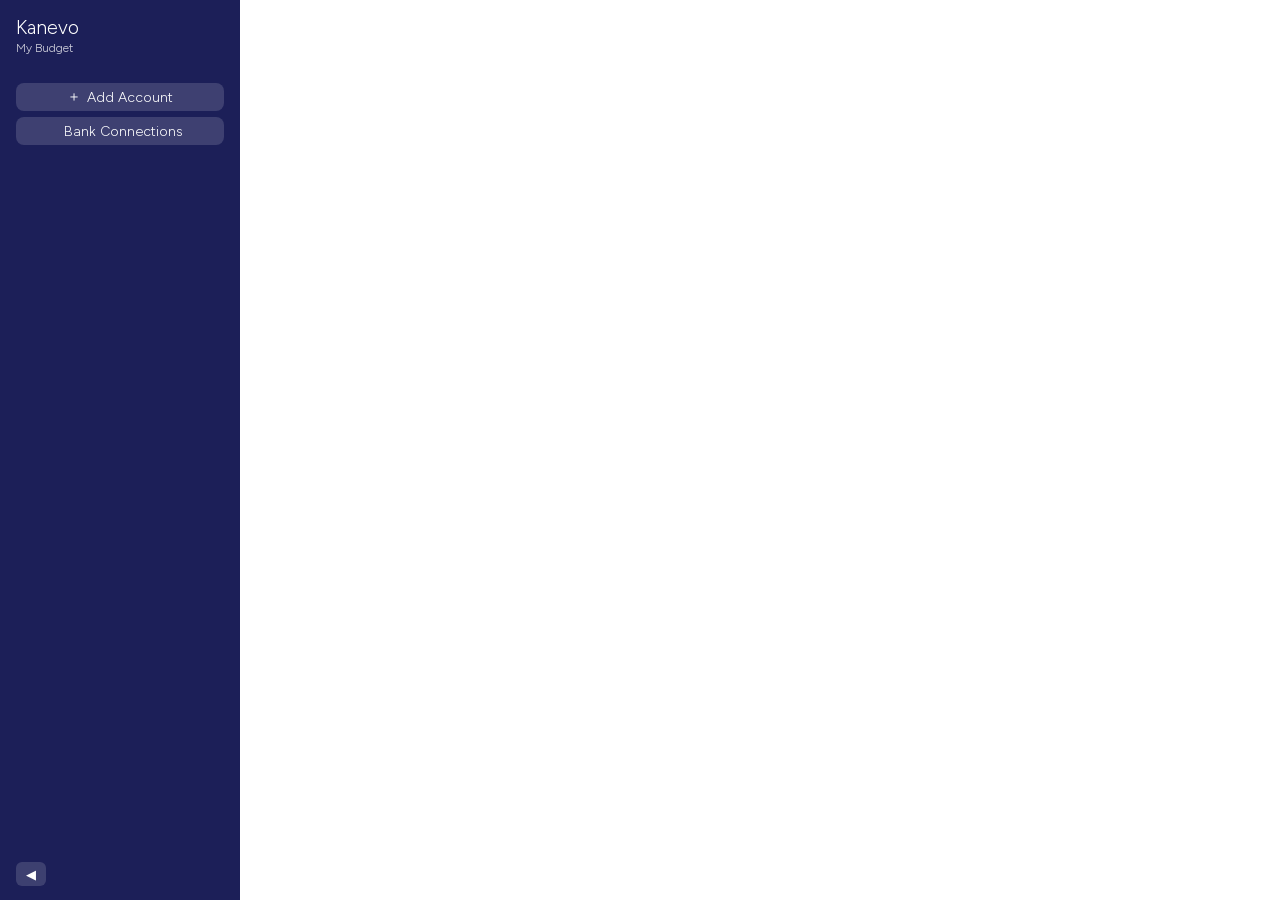
==== commit b9b89a13: "Rebrand SapientSpend to Kanevo across the app Rename every user-facing string, storage key, cache ve" ====
--- a/index.html
+++ b/index.html
@@ -2,9 +2,10 @@
 <html lang="en">
 <head>
 <meta charset="UTF-8">
+<meta http-equiv="Content-Security-Policy" content="default-src 'self'; script-src 'self'; style-src 'self' 'unsafe-inline'; img-src 'self' data: blob:; font-src 'self'; connect-src 'self'; manifest-src 'self'; worker-src 'self'; object-src 'none'; base-uri 'none'; form-action 'none'; frame-ancestors 'none'">
 <meta name="viewport" content="width=device-width, initial-scale=1.0, viewport-fit=cover">
 <meta name="theme-color" content="#1c1f58">
-<title>Sapient Spend</title>
+<title>Kanevo</title>
 <link rel="manifest" href="manifest.json">
 <link rel="icon" href="data:image/svg+xml,<svg xmlns='http://www.w3.org/2000/svg' viewBox='0 0 100 100'><text y='.9em' font-size='90'>💸</text></svg>">
 <link rel="stylesheet" href="css/app.css">
@@ -19,7 +20,7 @@
 <div id="layout">
   <aside id="sidebar">
     <div id="sidebar-head">
-      <div id="budget-name">Sapient Spend</div>
+      <div id="budget-name">Kanevo</div>
       <div id="budget-sub">My Budget</div>
     </div>
     <nav id="sidebar-nav"></nav>
@@ -36,6 +37,7 @@
   <button data-tab="plan"><span class="tab-active-shape"><span class="tab-ico" data-ico="plan"></span></span><span class="tab-label">Plan</span></button>
   <button data-tab="spending"><span class="tab-active-shape"><span class="tab-ico" data-ico="spending"></span></span><span class="tab-label">Spending</span></button>
   <button data-tab="reflect"><span class="tab-active-shape"><span class="tab-ico" data-ico="reflect"></span></span><span class="tab-label">Reflect</span></button>
+  <button data-tab="profile"><span class="tab-active-shape"><span class="tab-ico" data-ico="profile"></span></span><span class="tab-label">Profile</span></button>
 </nav>
 <button id="mobile-transaction-btn" hidden><span aria-hidden="true">＋</span><span>Transaction</span></button>
 <div id="modal-root" hidden></div>
--- a/css/app.css
+++ b/css/app.css
@@ -183,14 +183,80 @@
 
 #mobile-transaction-btn {
   display: none; position: fixed; right: 16px; bottom: calc(var(--tabbar-h) + 14px); z-index: 39;
-  height: 46px; padding: 0 18px; border-radius: 13px; background: var(--blue); color: #fff;
-  align-items: center; gap: 9px; box-shadow: 0 7px 18px rgba(60,66,200,.32);
+  height: 48px; padding: 0 18px; border-radius: 14px; background: var(--blue); color: #fff;
+  align-items: center; justify-content: center; gap: 9px; box-shadow: 0 7px 18px rgba(60,66,200,.32);
   font-size: 15px; font-weight: 700;
+  transition: padding .22s ease, border-radius .22s ease, gap .22s ease;
 }
 #mobile-transaction-btn > span:first-child { font-size: 22px; font-weight: 400; line-height: 1; }
+#mobile-transaction-btn > span:last-child {
+  overflow: hidden; white-space: nowrap; max-width: 120px;
+  transition: max-width .22s ease, opacity .15s ease, margin-left .22s ease;
+}
 #mobile-transaction-btn:active { background: var(--blue-dark); transform: translateY(1px); }
 #mobile-transaction-btn[hidden] { display: none !important; }
+/* scrolled down: collapse to a rounded square showing just the ＋, tap target stays ≥48px */
+#mobile-transaction-btn.collapsed { padding: 0 13px; gap: 0; border-radius: 16px; }
+#mobile-transaction-btn.collapsed > span:last-child { max-width: 0; opacity: 0; margin-left: 0; }
 .reflect-tool-back { display: none; }
+
+/* Shared top chrome for every mobile surface. View styles only decide which
+   actions are present; sizing, alignment, icon family and search treatment live here. */
+.mobile-page-head {
+  min-height: 52px; padding: 10px 14px 8px;
+  display: flex; align-items: center; justify-content: space-between; gap: 12px;
+}
+.mobile-page-title { font-size: 23px; line-height: 1.15; font-weight: 600; letter-spacing: -.3px; }
+.mobile-page-actions { display: flex; align-items: center; gap: 8px; }
+.mobile-head-action {
+  width: 34px; height: 34px; flex: 0 0 34px; border-radius: 11px;
+  display: inline-flex; align-items: center; justify-content: center; color: var(--text);
+}
+.mobile-head-action:hover, .mobile-head-action:active { background: var(--track); }
+.mobile-head-action .ico { width: 22px; height: 22px; stroke-width: 1.8; }
+.mobile-search-shell {
+  position: relative; margin: 1px 14px 10px; padding: 0 38px 0 39px; height: 42px;
+  display: flex; align-items: center; border-radius: 14px; background: var(--bg);
+  box-shadow: 0 2px 8px rgba(20,30,70,.06);
+}
+.mobile-search-shell .mobile-search-icon {
+  position: absolute; left: 13px; top: 50%; width: 19px; height: 19px; transform: translateY(-50%);
+  display: inline-flex; color: var(--text-dim);
+}
+.mobile-search-shell .mobile-search-icon .ico { width: 19px; height: 19px; }
+.mobile-search-shell input { width: 100%; min-width: 0; border: 0; background: transparent; color: var(--text); font: inherit; }
+.mobile-search-shell input:focus { outline: 0; }
+.mobile-search-shell > button {
+  position: absolute; right: 7px; top: 50%; width: 30px; height: 30px; transform: translateY(-50%);
+  display: inline-flex; align-items: center; justify-content: center; border-radius: 9px; color: var(--text-dim);
+}
+.mobile-search-shell > button .ico { width: 17px; height: 17px; }
+
+/* Compact overflow card shared by the Plan and Spending top-bar menus. */
+.mobile-options-modal { width: min(351px, calc(100vw - 24px)) !important; padding: 14px 12px 8px !important; border-radius: 18px !important; }
+.mobile-options-title { padding: 2px 8px 12px; margin: 0 !important; border-bottom: 1px solid var(--line-subtle); font-size: 17px !important; font-weight: 650; }
+.mobile-options-menu { display: flex; flex-direction: column; }
+.mobile-options-row {
+  width: 100%; min-height: 47px; padding: 11px 8px; border-top: 1px solid var(--line-subtle);
+  display: flex; align-items: center; justify-content: space-between; gap: 12px;
+  color: var(--text); text-align: left; font-size: 16px;
+}
+.mobile-options-row:first-child { border-top: 0; }
+.mobile-options-row:hover, .mobile-options-row:active { background: var(--bg-alt); }
+.mobile-options-row:disabled { color: var(--text-faint); background: transparent; }
+.mobile-options-row .mobile-options-check { color: var(--blue); font-size: 17px; font-weight: 750; }
+.mobile-options-row-main { min-width: 0; display: flex; align-items: center; gap: 10px; }
+.mobile-options-icon {
+  width: 24px; height: 30px; flex: 0 0 24px;
+  display: inline-flex; align-items: center; justify-content: center;
+  background: transparent; color: var(--text-faint);
+}
+.mobile-options-icon .ico { width: 18px; height: 18px; stroke-width: 1.8; }
+.mobile-options-checkbox {
+  width: 20px; height: 20px; flex: 0 0 20px; border: 1.5px solid var(--text-faint); border-radius: 6px;
+  display: inline-flex; align-items: center; justify-content: center; color: transparent; font-size: 13px; font-weight: 800;
+}
+.mobile-options-checkbox.checked { border-color: var(--blue); background: var(--blue); color: var(--on-brand); }
 
 /* ================= shared components ================= */
 .pill {
@@ -277,13 +343,34 @@
   #mobile-transaction-btn { display: flex; }
   .view-head { padding: 10px 12px; }
   #toast-root { bottom: calc(var(--tabbar-h) + 14px); }
+
+  .profile-view { min-height: 100%; background: var(--app-cream); }
+  .profile-head { padding: 12px 14px 8px; }
+  .profile-content { padding: 8px 14px 28px; display: flex; flex-direction: column; gap: 12px; }
+  .profile-hero { padding: 17px; border-radius: 21px; display: flex; align-items: center; gap: 13px; background: var(--bg); box-shadow: 0 2px 8px rgba(20,30,70,.04); }
+  .profile-avatar { width: 48px; height: 48px; flex: 0 0 48px; border-radius: 16px; display: inline-flex; align-items: center; justify-content: center; background: var(--accounts-glyph-bg); color: var(--green); }
+  .profile-avatar .ico { width: 27px; height: 27px; }
+  .profile-hero > div { min-width: 0; display: flex; flex-direction: column; gap: 2px; }
+  .profile-hero span:not(.profile-avatar), .profile-hero small { color: var(--text-dim); font-size: 11px; }
+  .profile-hero strong { font-size: 18px; }
+  .profile-card { overflow: hidden; border-radius: 19px; background: var(--bg); box-shadow: 0 2px 8px rgba(20,30,70,.04); }
+  .profile-row { min-height: 62px; padding: 10px 13px; display: grid; grid-template-columns: 34px minmax(0,1fr) auto; align-items: center; gap: 10px; border-bottom: 1px solid var(--line-subtle); }
+  .profile-row:last-child { border-bottom: 0; }
+  .profile-row:active { background: var(--bg-alt); }
+  .profile-row-icon { width: 32px; height: 32px; border-radius: 11px; display: inline-flex; align-items: center; justify-content: center; background: var(--bg-alt); color: var(--text-dim); }
+  .profile-row-icon .ico { width: 18px; height: 18px; }
+  .profile-about-icon { font-weight: 800; }
+  .profile-row > span:nth-child(2) { min-width: 0; display: flex; flex-direction: column; gap: 2px; }
+  .profile-row strong { font-size: 14px; }
+  .profile-row small { overflow: hidden; text-overflow: ellipsis; white-space: nowrap; color: var(--text-dim); font-size: 10px; }
+  .profile-row > b { color: var(--text-faint); font-size: 23px; font-weight: 400; }
 }
 @media (min-width: 768px) {
   #toast-root { bottom: 24px; }
 }
 
 /* ================= dark theme =================
-   Sapient's own dark palette: a near-black blue-tinted page, dark-navy elevated
+   Kanevo's own dark palette: a near-black blue-tinted page, dark-navy elevated
    surfaces, brand blurple kept recognizable (nudged brighter for contrast on dark).
    Light theme is untouched — every dark rule is gated on [data-theme="dark"]. */
 [data-theme="dark"] {
--- a/css/budget.css
+++ b/css/budget.css
@@ -343,52 +343,79 @@
   .edit-plan-screen { min-height: 100%; background: var(--app-cream); }
   .edit-plan-hero {
     position: relative; background: var(--blue); color: var(--on-brand);
-    padding: 12px 16px 82px; margin-bottom: 0;
-  }
-  .edit-plan-topbar { display: grid; grid-template-columns: 42px 1fr 42px; align-items: center; min-height: 48px; }
-  .edit-plan-topbar h2 { font-size: 25px; font-weight: 500; }
-  .edit-plan-back { font-size: 38px; font-weight: 300; line-height: 1; color: var(--on-brand); text-align: left; }
-  .edit-plan-dots { color: var(--on-brand); display: inline-flex; justify-content: flex-end; }
-  .edit-plan-dots .ico { width: 27px; height: 27px; }
-  .edit-plan-total { margin-top: 24px; text-align: center; font-size: 45px; line-height: 1; font-weight: 500; letter-spacing: -.8px; }
-  .edit-plan-total-label { margin-top: 9px; text-align: center; font-size: 18px; font-weight: 600; }
+    padding: 10px 14px 68px; margin-bottom: 0;
+  }
+  .edit-plan-topbar { display: grid; grid-template-columns: 36px 1fr 36px; align-items: center; min-height: 40px; }
+  .edit-plan-topbar h2 { margin: 0; text-align: center; font-size: 20px; line-height: 1; font-weight: 550; }
+  .edit-plan-back, .edit-plan-dots { width: 36px; height: 36px; color: var(--on-brand); display: inline-flex; align-items: center; justify-content: center; }
+  .edit-plan-back { font-size: 31px; font-weight: 300; line-height: 1; }
+  .edit-plan-dots .ico { width: 22px; height: 22px; }
+  .edit-plan-total { margin-top: 17px; text-align: center; font-size: 37px; line-height: 1; font-weight: 500; letter-spacing: -.6px; }
+  .edit-plan-total-label { margin-top: 7px; text-align: center; font-size: 15px; font-weight: 600; }
   .edit-plan-summary {
-    position: absolute; z-index: 2; left: 16px; right: 16px; bottom: -78px;
-    padding: 18px 17px; border-radius: 22px; background: var(--bg); color: var(--text);
+    position: absolute; z-index: 2; left: 14px; right: 14px; bottom: -66px;
+    padding: 13px 15px; border-radius: 19px; background: var(--bg); color: var(--text);
     box-shadow: var(--sheet-shadow);
   }
   .edit-plan-summary > div, .edit-plan-summary > button {
     width: 100%; display: flex; align-items: center; justify-content: space-between; gap: 14px;
-    min-height: 38px; text-align: left; font-size: 17px;
-  }
-  .edit-plan-summary strong { flex-shrink: 0; font-size: 18px; }
-  .edit-plan-summary > button { margin-top: 5px; }
-  .edit-plan-summary > button strong { background: var(--track); border-radius: 12px; padding: 8px 12px; }
-  .edit-plan-groups { display: flex; flex-direction: column; gap: 24px; padding: 104px 16px 30px; }
-  .edit-plan-group-head { display: flex; align-items: center; justify-content: space-between; gap: 12px; padding: 0 7px 9px; }
-  .edit-plan-group-head h3 { font-size: 19px; font-weight: 700; }
-  .edit-plan-group-actions { display: flex; align-items: center; gap: 18px; color: var(--text-faint); }
-  .edit-plan-group-actions button { display: inline-flex; }
-  .edit-plan-group-actions .ico { width: 24px; height: 24px; }
-  .edit-plan-card { overflow: hidden; border-radius: 22px; background: var(--bg); }
+    min-height: 34px; text-align: left; font-size: 14.5px;
+  }
+  .edit-plan-summary strong { flex-shrink: 0; font-size: 15.5px; }
+  .edit-plan-summary > button { margin-top: 3px; }
+  .edit-plan-summary > button strong { background: var(--track); border-radius: 10px; padding: 6px 10px; }
+  .edit-plan-groups { display: flex; flex-direction: column; gap: 19px; padding: 88px 14px 26px; }
+  .edit-plan-group-head { display: flex; align-items: center; justify-content: space-between; gap: 10px; padding: 0 6px 7px; }
+  .edit-plan-group-head h3 { font-size: 16px; font-weight: 700; }
+  .edit-plan-group-actions { display: flex; align-items: center; gap: 12px; color: var(--text-faint); }
+  .edit-plan-group-actions button { width: 30px; height: 30px; display: inline-flex; align-items: center; justify-content: center; }
+  .edit-plan-group-actions .ico { width: 20px; height: 20px; }
+  .edit-plan-card { overflow: hidden; border-radius: 18px; background: var(--bg); }
   .edit-plan-cat {
-    width: 100%; min-height: 62px; display: flex; align-items: center; justify-content: space-between; gap: 12px;
-    padding: 12px 17px; border-bottom: 1px solid var(--line-subtle); text-align: left; font-size: 17px;
+    width: 100%; min-height: 52px; display: flex; align-items: center; justify-content: space-between; gap: 12px;
+    padding: 10px 14px; border-bottom: 1px solid var(--line-subtle); text-align: left; font-size: 14.5px;
   }
   .edit-plan-cat:last-child { border-bottom: none; }
-  .edit-plan-target { flex-shrink: 0; color: var(--text); font-size: 17px; font-weight: 600; }
+  .edit-plan-target { flex-shrink: 0; color: var(--text); font-size: 14.5px; font-weight: 600; }
   .edit-plan-target.empty { color: var(--blue); font-weight: 700; }
+  .plan-editor-layer { position: fixed; inset: 0; z-index: 8; padding: 20px 14px; display: grid; place-items: center; background: rgba(18,20,30,.38); backdrop-filter: blur(2px); }
+  .plan-editor-card { width: min(330px, 100%); padding: 18px; border-radius: 20px; background: var(--bg); color: var(--text); box-shadow: var(--sheet-shadow); }
+  .plan-editor-card h2 { margin-bottom: 15px; font-size: 19px; }
+  .plan-editor-card label { display: block; margin-bottom: 6px; color: var(--text-2); font-size: 12px; font-weight: 650; }
+  .plan-editor-card input { width: 100%; height: 44px; padding: 0 12px; border: 1px solid var(--line); border-radius: 12px; background: var(--bg-alt); color: var(--text); font-size: 16px; }
+  .plan-editor-card input:focus { outline: 0; border-color: var(--blue); box-shadow: 0 0 0 3px var(--chip-active-bg); }
+  .plan-editor-card .modal-actions { margin-top: 16px; }
+  .plan-category-card { padding: 16px; }
+  .plan-category-head { display: flex; align-items: flex-start; justify-content: space-between; gap: 12px; padding: 2px 2px 13px; }
+  .plan-category-head span { display: block; margin-bottom: 3px; color: var(--text-dim); font-size: 10px; font-weight: 700; letter-spacing: .08em; text-transform: uppercase; }
+  .plan-category-head h2 { margin: 0; }
+  .plan-category-close { width: 34px; height: 34px; border-radius: 50%; display: inline-flex; align-items: center; justify-content: center; background: var(--bg-alt); color: var(--text-dim); font-size: 24px; line-height: 1; }
+  .plan-category-actions { overflow: hidden; border-radius: 14px; background: var(--bg-alt); }
+  .plan-category-actions > button { width: 100%; min-height: 50px; padding: 8px 12px; display: grid; grid-template-columns: 26px 1fr auto; align-items: center; gap: 9px; border-bottom: 1px solid var(--line-subtle); color: var(--text); text-align: left; }
+  .plan-category-actions > button:last-child { border-bottom: 0; }
+  .plan-category-actions > button > span { width: 24px; height: 24px; display: inline-flex; align-items: center; justify-content: center; color: var(--text-dim); }
+  .plan-category-actions > button .ico { width: 20px; height: 20px; }
+  .plan-category-actions > button strong { font-size: 14px; }
+  .plan-category-actions > button > b { color: var(--text-faint); font-size: 20px; font-weight: 400; }
+  .plan-category-actions > button.danger-text > span { color: var(--red); }
+  .plan-category-confirm { text-align: center; }
+  .plan-delete-icon { width: 42px; height: 42px; margin: 0 auto 11px; border-radius: 13px; display: flex; align-items: center; justify-content: center; background: var(--pill-neg-bg); color: var(--red); }
+  .plan-delete-icon .ico { width: 22px; height: 22px; }
+  .plan-category-confirm h2 { margin-bottom: 7px; }
+  .plan-category-confirm p { color: var(--text-2); font-size: 12px; line-height: 1.45; }
+  .plan-delete-balance { margin-top: 12px; padding: 10px 12px; border-radius: 11px; display: flex; align-items: center; justify-content: space-between; background: var(--bg-alt); font-size: 12px; }
+  .plan-delete-balance strong { font-size: 13px; }
 
   /* ---- top bar ---- */
-  .budget-mobile { min-height: 100%; padding-bottom: 24px; background: var(--app-cream); }
-  .m-head { display: flex; align-items: center; justify-content: space-between; padding: 11px 14px 8px; }
+  .budget-mobile { min-height: 100%; padding-bottom: 72px; background: var(--app-cream); }
+  .m-head { padding: 10px 14px 8px; }
   .m-month-wrap { position: relative; }
-  .m-month { display: flex; align-items: center; gap: 8px; font-size: 22px; font-weight: 600; color: var(--text); letter-spacing: -.3px; }
+  .m-month { display: flex; align-items: center; gap: 8px; font-size: 23px; font-weight: 600; color: var(--text); letter-spacing: -.3px; }
   .m-month-chev { width: 23px; height: 23px; border-radius: 50%; background: var(--text); color: var(--bg); display: inline-flex; align-items: center; justify-content: center; }
   .m-month-chev .ico { width: 13px; height: 13px; }
   .m-month-wrap .month-picker-popover { left: 0; transform: none; top: calc(100% + 8px); }
-  .m-head-actions { display: flex; align-items: center; gap: 16px; }
-  .m-icon { color: var(--text); display: inline-flex; }
+  .m-head-actions { gap: 8px; }
+  .m-icon { color: var(--text); }
   .m-icon .ico { width: 22px; height: 22px; }
   .m-icon.on { color: var(--blue); }
 
@@ -412,7 +439,8 @@
   .m-cover .cover-btn { height: 30px; font-size: 13px; border-radius: 999px; padding: 0 15px; }
 
   /* ---- category list ---- */
-  .m-list { margin-top: 11px; background: var(--bg); }
+  /* FAB clearance lives on the cream page, so the final category no longer leaves a white slab below it. */
+  .m-list { margin-top: 11px; padding-bottom: 0; background: transparent; }
   .m-group { display: flex; align-items: center; gap: 8px; background: var(--bg-alt); padding: 10px 14px; }
   .m-group-chev { color: var(--text-2); display: inline-flex; flex-shrink: 0; }
   .m-group-chev .ico { width: 15px; height: 15px; }
@@ -438,20 +466,22 @@
   .m-overspent-note { margin-top: 6px; font-size: 12px; color: var(--text-2); }
 
   /* ---- Views sheet ---- */
-  .m-views-btns { display: flex; gap: 12px; margin: 4px 0 16px; }
-  .m-views-btn { flex: 1; display: inline-flex; align-items: center; justify-content: center; gap: 8px; background: var(--bg-alt); border-radius: 999px; padding: 15px; color: var(--blue); font-size: 17px; font-weight: 600; }
-  .m-views-btn .ico { width: 20px; height: 20px; }
+  #modal-root .modal.views-sheet { max-height: 72dvh; padding: 10px 14px calc(12px + env(safe-area-inset-bottom)); }
+  .views-sheet .sheet-title { font-size: 20px; }
+  .m-views-btns { display: flex; gap: 9px; margin: 2px 0 11px; }
+  .m-views-btn { flex: 1; display: inline-flex; align-items: center; justify-content: center; gap: 6px; background: var(--bg-alt); border-radius: 999px; padding: 10px; color: var(--blue); font-size: 14px; font-weight: 600; }
+  .m-views-btn .ico { width: 17px; height: 17px; }
   .m-views-list { background: var(--bg); border-radius: 14px; overflow: hidden; }
-  .m-view-row { display: flex; align-items: center; gap: 14px; width: 100%; text-align: left; padding: 17px 18px; border-bottom: 1px solid var(--line-subtle); font-size: 17px; color: var(--text); }
+  .m-view-row { display: flex; align-items: center; gap: 11px; width: 100%; text-align: left; padding: 12px 14px; border-bottom: 1px solid var(--line-subtle); font-size: 14.5px; color: var(--text); }
   .m-view-row:last-child { border-bottom: none; }
-  .m-radio { width: 22px; height: 22px; border-radius: 50%; border: 2px solid var(--text-faint); flex-shrink: 0; position: relative; }
+  .m-radio { width: 18px; height: 18px; border-radius: 50%; border: 1.8px solid var(--text-faint); flex-shrink: 0; position: relative; }
   .m-radio.on { border-color: var(--blue); }
   .m-radio.on::after { content: ''; position: absolute; inset: 3px; border-radius: 50%; background: var(--blue); }
 
   /* ---- overflow / edit-plan menus ---- */
   .m-menu { display: flex; flex-direction: column; }
   .m-menu-item { display: flex; align-items: center; justify-content: space-between; width: 100%; text-align: left; padding: 16px 4px; font-size: 17px; color: var(--text); border-bottom: 1px solid var(--line-subtle); }
-  .m-menu-item:last-child { border-bottom: none; }
+  .m-menu-item:last-child, .m-menu-item:has(+ .m-menu-div) { border-bottom: none; }
   .m-menu-item:disabled { color: var(--text-faint); }
   .m-menu-div { height: 1px; background: var(--line); margin: 6px 0; }
   .m-check { color: var(--blue); font-weight: 700; font-size: 18px; }
--- a/css/register.css
+++ b/css/register.css
@@ -38,8 +38,9 @@
 .reg-toolbar-spacer { flex: 1; }
 .reg-search-wrap { position: relative; display: flex; align-items: center; }
 .reg-search-ico {
-  position: absolute; left: 9px; font-size: 12px; color: var(--text-faint); pointer-events: none; line-height: 1;
-}
+  position: absolute; left: 9px; display: inline-flex; color: var(--text-faint); pointer-events: none; line-height: 1;
+}
+.reg-search-ico .search-ico { width: 13px; height: 13px; }
 .reg-search {
   min-width: 200px; padding: 6px 10px 6px 28px; border: 1px solid var(--line); border-radius: 6px; background: var(--bg); font-size: 13px;
 }
@@ -103,6 +104,10 @@
   display: inline-flex; align-items: center; vertical-align: middle; background: var(--pill-warn-bg); color: var(--pill-warn-text);
   font-size: 10px; font-weight: 700; padding: 1px 6px; border-radius: 99px; margin-left: 6px;
 }
+.auto-badge {
+  display: inline-flex; align-items: center; vertical-align: middle; background: var(--pill-zero-bg); color: var(--pill-zero-text);
+  font-size: 9px; font-weight: 700; letter-spacing: 0.04em; padding: 1px 5px; border-radius: 99px; margin-left: 6px;
+}
 .approve-actions { white-space: nowrap; text-align: right; }
 .approve-btn, .reject-btn {
   display: inline-flex; align-items: center; justify-content: center;
@@ -263,21 +268,29 @@
 .note-hint { margin-top: 6px; font-size: 11px; }
 
 /* ================= mobile list ================= */
-.reg-mobile-list { padding: 0 4px; }
+/* bottom padding clears the floating ＋ Transaction pill so the last row is reachable */
+.reg-mobile-list { padding: 0 4px 64px; }
 .mobile-date-head {
   padding: 10px 12px 4px; font-size: 11px; font-weight: 700; color: var(--text-dim); text-transform: uppercase;
 }
 .mobile-row { padding: 10px 12px; border-bottom: 1px solid var(--line); background: var(--bg); }
 .mobile-row.unapproved-row { box-shadow: inset 3px 0 0 var(--blue); }
 .mobile-row-main { display: flex; justify-content: space-between; gap: 10px; }
+.mobile-row-left { flex: 1; min-width: 0; }
 .mobile-payee { font-weight: 700; font-size: 14px; }
-.mobile-sub { font-size: 12px; margin-top: 2px; }
+.mobile-sub { display: flex; align-items: center; gap: 5px; min-width: 0; margin-top: 4px; font-size: 12px; }
+.mobile-category-pill { display: inline-flex; max-width: 145px; min-width: 0; flex-shrink: 1; padding: 3px 9px; border-radius: 9px; overflow: hidden; text-overflow: ellipsis; white-space: nowrap; background: var(--track); color: var(--text); font-size: 11px; }
+.mobile-category-pill.inflow { background: var(--accounts-glyph-bg); color: var(--green); }
+.mobile-memo { min-width: 0; overflow: hidden; text-overflow: ellipsis; white-space: nowrap; color: var(--text-dim); }
+.mobile-approval-badge { flex-shrink: 0; color: var(--warning-text); font-size: 10px; font-weight: 700; }
 /* amount + cleared icon share one line; a thin hairline separates them (keeps the card short) */
+.mobile-row-side { display: flex; flex-direction: column; align-items: flex-end; flex-shrink: 0; max-width: 44%; }
 .mobile-row-right { display: flex; flex-direction: row; align-items: center; gap: 8px; }
 .mobile-amount { font-weight: 700; color: var(--red); }
 .mobile-amount.pos-text { color: var(--green); }
 .mobile-clr-sep { width: 1px; height: 16px; background: var(--line); flex-shrink: 0; }
 .mobile-clr { display: inline-flex; align-items: center; }
+.mobile-row-account { max-width: 120px; margin-top: 7px; overflow: hidden; text-overflow: ellipsis; white-space: nowrap; color: var(--text-dim); font-size: 11px; line-height: 1.1; }
 
 /* compact rows (mobile "Compact rows" option) — ~30% shorter cards */
 .reg-mobile-list.compact .mobile-date-head { padding: 6px 12px 2px; font-size: 10px; }
@@ -292,38 +305,36 @@
 /* ================= mobile Spending overview ================= */
 .spending-overview { min-height: 100%; background: var(--app-cream); padding-bottom: 26px; }
 .spending-overview-head {
-  display: flex; align-items: center; justify-content: space-between; padding: 13px 15px 10px;
-}
-.spending-overview-head h1 { font-size: 23px; line-height: 1.15; font-weight: 500; letter-spacing: -.25px; }
-.spending-head-actions { display: flex; align-items: center; gap: 12px; }
+  padding: 10px 14px 8px;
+}
+.spending-overview-head h1 { font-size: 23px; line-height: 1.15; font-weight: 600; letter-spacing: -.3px; }
+.spending-head-actions { gap: 8px; }
 .spending-head-icon {
-  width: 32px; height: 32px; display: inline-flex; align-items: center; justify-content: center;
   font-size: 27px; line-height: 1; color: var(--text);
 }
-#spending-search-toggle { font-size: 30px; transform: rotate(-18deg); }
-.spending-search-row { display: flex; align-items: center; gap: 8px; padding: 2px 14px 10px; }
+.spending-head-icon .ico { width: 22px; height: 22px; }
+.spending-search-row { display: flex; align-items: center; }
 .spending-search-row input {
-  flex: 1; min-width: 0; height: 38px; padding: 0 12px; border: 1px solid var(--line);
-  border-radius: 999px; background: var(--bg); font-size: 14px;
-}
-.spending-search-row input:focus { outline: 2px solid var(--blue); outline-offset: -1px; }
-.spending-search-row button { width: 32px; height: 32px; font-size: 24px; color: var(--text-dim); }
+  flex: 1; height: 100%; padding: 0; font-size: 14px;
+}
+.spending-search-row input:focus { outline: 0; }
+.spending-search-row button { color: var(--text-dim); }
 .spending-scheduled-link {
   width: calc(100% - 28px); min-height: 46px; margin: 7px 14px 9px; padding: 8px 14px;
   border-radius: 15px; display: flex; align-items: center; justify-content: space-between; gap: 12px;
   background: var(--bg); box-shadow: 0 2px 8px rgba(20,30,70,.06); color: var(--text); text-align: left;
 }
 .spending-scheduled-link > span { display: inline-flex; align-items: center; gap: 8px; }
-.spending-scheduled-link i { width: 27px; height: 27px; border-radius: 9px; display: inline-flex; align-items: center; justify-content: center; background: var(--chip-active-bg); color: var(--blue); font-size: 17px; font-style: normal; }
+.spending-scheduled-link i { width: 30px; height: 30px; border-radius: 10px; display: inline-flex; align-items: center; justify-content: center; background: var(--chip-active-bg); color: var(--blue); font-style: normal; }
+.spending-scheduled-link i .ico { width: 20px; height: 20px; stroke-width: 1.9; }
 .spending-scheduled-link strong { min-width: 22px; height: 22px; padding: 0 6px; border-radius: 999px; display: inline-flex; align-items: center; justify-content: center; background: var(--track); font-size: 12px; }
-.spending-scheduled-link b { font-size: 22px; line-height: 1; color: var(--text-faint); font-weight: 400; }
+.spending-scheduled-link b { width: 18px; height: 18px; display: inline-flex; align-items: center; justify-content: center; color: var(--text-faint); transform: rotate(-90deg); transition: transform .18s ease; transform-origin: center; }
+.spending-scheduled-link b.open { transform: rotate(0deg); }
+.spending-scheduled-link b .ico { width: 16px; height: 16px; stroke-width: 2; }
 .spending-scheduled-link.active { background: var(--chip-active-bg); }
-.spending-scheduled-panel { margin: 0 14px 14px; }
-.spending-scheduled-head { display: flex; align-items: baseline; justify-content: space-between; gap: 12px; padding: 5px 2px 8px; }
-.spending-scheduled-head h2 { font-size: 15px; }
-.spending-scheduled-head span { font-size: 11px; color: var(--text-dim); }
-.spending-scheduled-list { display: flex; flex-direction: column; gap: 8px; }
-.spending-scheduled-list .sched-card { border-radius: 15px; border: 0; box-shadow: 0 2px 8px rgba(20,30,70,.06); }
+.spending-scheduled-panel { margin: -3px 14px 14px; }
+.spending-scheduled-list { display: flex; flex-direction: column; gap: 9px; }
+.spending-scheduled-list .sched-card { border-radius: 18px; border: 0; box-shadow: 0 2px 8px rgba(20,30,70,.05); }
 .spending-uncleared {
   width: calc(100% - 28px); margin: 13px 14px 17px; min-height: 48px; padding: 9px 16px;
   border-radius: 999px; background: var(--accounts-action-bg); display: flex; align-items: center;
@@ -335,51 +346,29 @@
 }
 .spending-uncleared > span:last-child { font-size: 27px; line-height: 1; color: var(--text-faint); }
 .spending-uncleared.active { background: var(--chip-active-bg); }
-.spending-feed { display: flex; flex-direction: column; gap: 16px; }
-.spending-date-group h2 { padding: 0 15px 7px; font-size: 14px; font-weight: 700; }
-.spending-date-card { overflow: hidden; background: var(--bg); border-top: 1px solid var(--line-subtle); border-bottom: 1px solid var(--line-subtle); }
-.spending-feed-row {
-  min-height: 64px; display: flex; align-items: center; gap: 10px; padding: 9px 14px;
-  border-bottom: 1px solid var(--line-subtle); background: var(--bg); cursor: pointer;
-}
-.spending-feed-row:last-child { border-bottom: none; }
-.spending-feed-row:active { background: var(--bg-alt); }
-.spending-feed-row.needs-approval { box-shadow: inset 3px 0 0 var(--orange); }
-.spending-row-main { flex: 1; min-width: 0; }
-.spending-payee { overflow: hidden; text-overflow: ellipsis; white-space: nowrap; font-size: 15px; font-weight: 700; }
-.spending-row-tags { display: flex; align-items: center; gap: 5px; min-width: 0; }
-.spending-category {
-  display: inline-flex; max-width: 100%; margin-top: 4px; padding: 3px 9px; border-radius: 9px;
-  overflow: hidden; text-overflow: ellipsis; white-space: nowrap; background: var(--track); font-size: 12px;
-}
-.spending-category.inflow { background: var(--accounts-glyph-bg); color: var(--green); }
-.spending-approval-badge { flex-shrink: 0; margin-top: 4px; font-size: 10px; font-weight: 700; color: var(--warning-text); }
-.spending-row-side { flex-shrink: 0; max-width: 42%; text-align: right; }
-.spending-amount-line { display: flex; align-items: center; justify-content: flex-end; gap: 6px; }
-.spending-amount { font-size: 16px; font-weight: 700; font-variant-numeric: tabular-nums; }
-.spending-clear-status {
-  width: 18px; height: 18px; flex: 0 0 18px; border: 1.5px solid var(--text-faint); border-radius: 50%;
-  display: inline-flex; align-items: center; justify-content: center; color: var(--text-faint); font-size: 10px; font-weight: 800;
-}
-.spending-clear-status.cleared { border-color: var(--green); background: var(--green); color: var(--on-brand); }
-.spending-clear-status.reconciled { border-color: var(--navy); background: var(--navy); color: var(--on-brand); }
-.spending-account { margin-top: 5px; overflow: hidden; text-overflow: ellipsis; white-space: nowrap; font-size: 12px; color: var(--text-dim); }
+.spending-feed { display: flex; flex-direction: column; gap: 14px; padding: 0 14px 64px; }
+.spending-overview .mobile-date-head { padding: 0 3px 6px; font-size: 11px; line-height: 1.3; }
+.spending-overview .mobile-date-card { overflow: hidden; border-radius: 18px; background: var(--bg); box-shadow: 0 2px 8px rgba(20,30,70,.04); }
+.spending-overview .mobile-row { min-height: 58px; padding: 10px 13px; border-bottom-color: var(--line-subtle); cursor: pointer; }
+.spending-overview .mobile-row:last-child { border-bottom: 0; }
+.spending-overview .mobile-row:active { background: var(--bg-alt); }
+.spending-overview .mobile-payee { font-size: 14.5px; }
+.spending-overview .mobile-sub { max-width: 190px; }
+.spending-overview .mobile-amount { font-size: 15px; font-variant-numeric: tabular-nums; }
 .spending-empty { padding: 60px 20px; text-align: center; color: var(--text-dim); font-size: 14px; }
 
 /* ================= mobile Accounts overview ================= */
 .accounts-overview { min-height: 100%; background: var(--app-cream); padding-bottom: 26px; }
 .accounts-overview-head {
-  display: flex; align-items: center; justify-content: space-between;
-  padding: 13px 15px 10px;
-}
-.accounts-overview-head h1 { font-size: 23px; line-height: 1.15; font-weight: 500; letter-spacing: -.25px; }
-.accounts-head-actions { display: flex; align-items: center; gap: 11px; }
+  padding: 10px 14px 8px;
+}
+.accounts-overview-head h1 { font-size: 23px; line-height: 1.15; font-weight: 600; letter-spacing: -.3px; }
+.accounts-head-actions { gap: 8px; }
 .accounts-head-icon {
-  width: 32px; height: 32px; border-radius: 50%; display: inline-flex; align-items: center; justify-content: center;
   font-size: 24px; line-height: 1; font-weight: 400;
 }
-.accounts-head-icon:first-child { font-size: 27px; padding-bottom: 2px; }
-.accounts-head-more { font-size: 25px; width: 24px; }
+.accounts-head-icon .ico { width: 22px; height: 22px; }
+.accounts-head-more { font-size: 25px; }
 
 .accounts-intro {
   position: relative; margin: 14px 14px 22px; padding: 17px 15px 15px;
@@ -431,11 +420,99 @@
   color: var(--blue); font-size: 14px; font-weight: 700;
   display: flex; align-items: center; justify-content: center; gap: 8px;
 }
+.accounts-wide-action .ico { width: 18px; height: 18px; }
 .accounts-wide-action span { font-size: 18px; }
 .accounts-modal-menu { display: flex; flex-direction: column; margin: 0 -8px -4px; }
 .accounts-modal-row { text-align: left; padding: 13px 8px; border-bottom: 1px solid var(--line-subtle); font-size: 16px; }
 .accounts-modal-row:last-child { border-bottom: none; }
 .accounts-modal-row:hover { background: var(--bg-alt); }
+
+/* ================= mobile Account detail ================= */
+.mobile-account-detail { min-height: 100%; background: var(--app-cream); padding-bottom: 28px; }
+.mobile-account-head { padding: 9px 12px 7px; gap: 8px; }
+.mobile-account-back {
+  width: 34px; height: 34px; flex: 0 0 34px; display: inline-flex; align-items: center; justify-content: center;
+  border-radius: 11px; color: var(--text);
+}
+.mobile-account-back > span { width: 20px; height: 20px; display: inline-flex; align-items: center; justify-content: center; transform: rotate(90deg); }
+.mobile-account-back .ico { width: 20px; height: 20px; stroke-width: 2; }
+.mobile-account-head-copy { flex: 1; min-width: 0; }
+.mobile-account-kicker { font-size: 10px; line-height: 1.1; text-transform: uppercase; letter-spacing: .08em; color: var(--text-dim); font-weight: 700; }
+.mobile-account-head h1 { margin-top: 2px; overflow: hidden; text-overflow: ellipsis; white-space: nowrap; font-size: 20px; line-height: 1.15; font-weight: 700; }
+.mobile-account-head-action { width: 34px; height: 34px; display: inline-flex; align-items: center; justify-content: center; border-radius: 11px; }
+.mobile-account-head-action:hover, .mobile-account-head-action:active { background: var(--accounts-action-bg); }
+.mobile-account-head-action .ico { width: 20px; height: 20px; }
+.mobile-account-menu-wrap .view-menu { top: calc(100% + 2px); }
+.mobile-account-content { padding: 8px 14px 0; }
+.mobile-account-hero {
+  position: relative; overflow: hidden; padding: 16px 16px 14px; border-radius: 22px;
+  background: var(--bg); box-shadow: 0 3px 12px rgba(20,30,70,.06); text-align: center;
+}
+.mobile-account-hero::before {
+  content: ''; position: absolute; inset: 0 0 auto; height: 5px; background: var(--blue);
+}
+.mobile-account-hero-top { display: flex; align-items: center; justify-content: space-between; }
+.mobile-account-glyph {
+  width: 38px; height: 38px; border-radius: 13px; display: inline-flex; align-items: center; justify-content: center;
+  background: var(--accounts-glyph-bg); color: var(--green); border: 1px solid var(--accounts-glyph-line); font-size: 17px; font-weight: 750;
+}
+.mobile-account-favourite { width: 36px; height: 36px; border-radius: 12px; color: var(--text-faint); font-size: 23px; }
+.mobile-account-favourite.active { color: var(--orange); }
+.mobile-account-favourite:active { background: var(--bg-alt); }
+.mobile-account-balance { margin-top: -19px; font-size: 31px; line-height: 1.12; font-weight: 780; letter-spacing: -.7px; font-variant-numeric: tabular-nums; }
+.mobile-account-balance-label { margin-top: 2px; color: var(--text-dim); font-size: 12px; }
+.mobile-account-balance-grid { display: grid; grid-template-columns: 1fr 1fr; gap: 0; margin-top: 15px; padding: 12px 0; border-top: 1px solid var(--line-subtle); border-bottom: 1px solid var(--line-subtle); }
+.mobile-account-balance-grid > div { display: flex; flex-direction: column; gap: 3px; }
+.mobile-account-balance-grid > div + div { border-left: 1px solid var(--line-subtle); }
+.mobile-account-balance-grid span { color: var(--text-dim); font-size: 11px; }
+.mobile-account-balance-grid strong { font-size: 15px; font-weight: 700; font-variant-numeric: tabular-nums; }
+.mobile-account-note.reg-note { max-width: none; min-height: 0; margin: 9px auto 0; border: 0; color: var(--text-dim); font-size: 12px; }
+.mobile-account-note.reg-note:empty::before { display: inline-block; padding: 4px 10px; border-radius: 999px; background: var(--bg-alt); opacity: 1; }
+.mobile-account-reconcile-card { margin-top: 11px; padding: 13px; border-radius: 18px; display: grid; grid-template-columns: 34px minmax(0,1fr); gap: 9px 10px; background: var(--bg); box-shadow: 0 2px 8px rgba(20,30,70,.04); }
+.mobile-account-reconcile-icon { width: 34px; height: 34px; border-radius: 11px; display: inline-flex; align-items: center; justify-content: center; background: var(--accounts-glyph-bg); color: var(--green); font-size: 15px; font-weight: 800; }
+.mobile-account-reconcile-card > div { min-width: 0; }
+.mobile-account-reconcile-card strong { display: block; font-size: 13px; line-height: 1.25; }
+.mobile-account-reconcile-card p { margin-top: 4px; color: var(--text-2); font-size: 11px; line-height: 1.4; }
+.mobile-account-reconcile-card button { grid-column: 2; width: 100%; min-height: 34px; padding: 0 10px 0 12px; border-radius: 11px; background: var(--bg-alt); color: var(--text); display: flex; align-items: center; justify-content: space-between; gap: 8px; text-align: left; font-size: 11px; font-weight: 750; }
+.mobile-account-reconcile-card button b { color: var(--text-faint); font-size: 20px; line-height: 1; font-weight: 400; }
+.mobile-account-actions { display: grid; grid-template-columns: repeat(2, 1fr); gap: 8px; margin-top: 11px; }
+.mobile-account-actions button { min-width: 0; min-height: 54px; padding: 9px 11px; border-radius: 16px; background: var(--bg); display: flex; flex-direction: row; align-items: center; justify-content: flex-start; gap: 9px; box-shadow: 0 2px 8px rgba(20,30,70,.04); color: var(--text); text-align: left; }
+.mobile-account-actions button:active { background: var(--chip-active-bg); }
+.mobile-account-actions button > span { width: 22px; height: 22px; flex: 0 0 22px; display: inline-flex; align-items: center; justify-content: center; color: var(--blue); }
+.mobile-account-actions .ico { width: 20px; height: 20px; }
+.mobile-account-actions strong { min-width: 0; font-size: 11px; line-height: 1.2; color: var(--text); font-weight: 650; }
+.mobile-account-actions button:disabled { opacity: .42; }
+.reconcile-explainer { margin-top: 5px; line-height: 1.45; }
+.reconcile-help { margin-top: 8px; font-size: 12px; line-height: 1.45; }
+.reconcile-choice-actions { display: grid; grid-template-columns: 1fr 1fr; align-items: stretch; }
+.reconcile-choice-actions .btn { min-width: 0; min-height: 46px; padding: 8px 10px; white-space: normal; line-height: 1.15; }
+.mobile-account-approval { width: 100%; min-height: 48px; margin-top: 11px; padding: 10px 14px; border-radius: 16px; display: flex; align-items: center; justify-content: space-between; background: var(--chip-active-bg); color: var(--blue-dark); text-align: left; font-size: 13px; }
+.mobile-account-approval strong { display: inline-flex; min-width: 24px; height: 24px; margin-right: 5px; padding: 0 7px; align-items: center; justify-content: center; border-radius: 999px; background: var(--blue); color: var(--on-brand); }
+.mobile-account-approval > span:last-child { font-size: 24px; line-height: 1; }
+.mobile-account-detail .sched-section { margin-top: 15px; border: 0; background: transparent; }
+.mobile-account-detail .sched-head { padding: 0 2px 8px; color: var(--text); font-size: 14px; }
+.mobile-account-detail .sched-list { padding: 0; gap: 9px; }
+.mobile-account-detail .sched-card { border-radius: 18px; box-shadow: 0 2px 8px rgba(20,30,70,.05); }
+.mobile-account-transactions { margin: 19px -14px 0; }
+.mobile-account-section-head { padding: 0 16px 9px; display: flex; align-items: baseline; justify-content: space-between; gap: 12px; }
+.mobile-account-section-head h2 { font-size: 17px; font-weight: 750; }
+.mobile-account-section-head span { color: var(--text-dim); font-size: 11px; }
+.mobile-account-search { height: 42px; margin: 0 14px 13px; padding: 0 12px; border-radius: 14px; display: flex; align-items: center; gap: 9px; background: var(--bg); box-shadow: 0 2px 8px rgba(20,30,70,.04); }
+.mobile-account-search > span { color: var(--text-faint); display: inline-flex; }
+.mobile-account-search .ico { width: 17px; height: 17px; }
+.mobile-account-search .reg-search { min-width: 0; width: 100%; padding: 0; border: 0; background: transparent; font-size: 14px; }
+.mobile-account-search .reg-search:focus { outline: 0; }
+.mobile-account-detail .reg-mobile-list { padding: 0 14px 64px; display: flex; flex-direction: column; gap: 14px; }
+.mobile-account-detail .mobile-date-head { padding: 0 3px 6px; font-size: 11px; line-height: 1.3; }
+.mobile-account-detail .mobile-date-group { overflow: visible; }
+.mobile-account-detail .mobile-date-group .mobile-date-head { background: transparent; }
+.mobile-account-detail .mobile-date-card { overflow: hidden; border-radius: 18px; background: var(--bg); box-shadow: 0 2px 8px rgba(20,30,70,.04); }
+.mobile-account-detail .mobile-row { min-height: 58px; padding: 10px 13px; border-bottom-color: var(--line-subtle); }
+.mobile-account-detail .mobile-row:last-child { border-bottom: 0; }
+.mobile-account-detail .mobile-row:active { background: var(--bg-alt); }
+.mobile-account-detail .mobile-payee { font-size: 14.5px; }
+.mobile-account-detail .mobile-sub { max-width: 185px; overflow: hidden; text-overflow: ellipsis; white-space: nowrap; }
+.mobile-account-detail .mobile-amount { font-size: 15px; font-variant-numeric: tabular-nums; }
 
 /* ================= mobile breakpoint ================= */
 @media (max-width: 767px) {
@@ -452,31 +529,38 @@
   .sched-card {
     /* align-items: stretch beats the desktop .sched-row grid rule's align-items: center,
        which otherwise makes column-flex children size to max-content and overflow the card */
-    display: flex; flex-direction: column; align-items: stretch; gap: 8px; padding: 10px 12px; color: var(--text-dim);
+    display: flex; flex-direction: column; align-items: stretch; gap: 0; padding: 0; overflow: hidden; color: var(--text);
   }
-  .sched-card-top { display: flex; align-items: flex-start; justify-content: space-between; gap: 12px; }
+  .sched-card-top { display: grid; grid-template-columns: 34px minmax(0, 1fr) auto; align-items: start; gap: 10px; padding: 13px 13px 11px; }
+  .sched-card-icon {
+    width: 34px; height: 34px; border-radius: 11px; display: inline-flex; align-items: center; justify-content: center;
+    background: var(--chip-active-bg); color: var(--blue);
+  }
+  .sched-card-icon .ico { width: 18px; height: 18px; stroke-width: 1.8; }
   .sched-card-info { flex: 1; min-width: 0; }
   .sched-card-payee {
-    font-size: 15px; font-weight: 700; color: var(--text); line-height: 1.25;
+    font-size: 15px; font-weight: 700; color: var(--text); line-height: 1.2;
     white-space: nowrap; overflow: hidden; text-overflow: ellipsis;
   }
-  .sched-card-meta {
-    margin-top: 2px; font-size: 12px; color: var(--text-dim); line-height: 1.3;
-    white-space: nowrap; overflow: hidden; text-overflow: ellipsis;
-  }
+  .sched-card-schedule { margin-top: 5px; display: flex; align-items: center; gap: 6px; min-width: 0; }
+  .sched-card-schedule > span { padding: 3px 7px; border-radius: 999px; background: var(--chip-active-bg); color: var(--blue-dark); font-size: 10px; font-weight: 700; white-space: nowrap; }
+  .sched-card-schedule > strong { overflow: hidden; text-overflow: ellipsis; white-space: nowrap; color: var(--text-2); font-size: 11px; font-weight: 600; }
+  .sched-card-meta { margin-top: 5px; font-size: 11px; color: var(--text-dim); line-height: 1.3; white-space: nowrap; overflow: hidden; text-overflow: ellipsis; }
   .sched-card-amt {
-    font-size: 21px; font-weight: 800; line-height: 1.1; white-space: nowrap; flex-shrink: 0;
+    padding-top: 1px; font-size: 16px; font-weight: 750; line-height: 1.15; white-space: nowrap;
     font-variant-numeric: tabular-nums;
   }
-  .sched-card-actions { display: flex; align-items: center; gap: 6px; }
+  .sched-card-actions { min-height: 43px; padding: 5px 8px 5px 13px; border-top: 0; display: flex; align-items: center; gap: 5px; position: relative; }
+  .sched-card-actions::before { content: ''; position: absolute; top: 0; left: 13px; right: 8px; height: 1px; background: var(--line-subtle); }
   .sched-card-spacer { flex: 1; }
-  .sched-card .sched-enter { flex-shrink: 0; }
+  .sched-card .sched-enter { min-height: 32px; display: inline-flex; align-items: center; gap: 5px; color: var(--link); font-size: 12px; font-weight: 750; }
+  .sched-card .sched-enter span { font-size: 19px; line-height: 1; font-weight: 400; }
   .sched-card .sched-edit, .sched-card .sched-del {
     display: inline-flex; align-items: center; justify-content: center;
-    width: 32px; height: 32px; padding: 0; border-radius: 8px; color: var(--text-faint);
+    width: 30px; height: 30px; padding: 0; border-radius: 9px; color: var(--text-faint);
   }
   .sched-card .sched-edit:hover, .sched-card .sched-del:hover,
-  .sched-card .sched-edit:active, .sched-card .sched-del:active { background: var(--bg); color: var(--text-dim); }
+  .sched-card .sched-edit:active, .sched-card .sched-del:active { background: var(--bg-alt); color: var(--text-dim); }
   .sched-card .sched-del:active { color: var(--red); }
   .sched-ico { width: 16px; height: 16px; }
 }
--- a/css/reports.css
+++ b/css/reports.css
@@ -17,25 +17,36 @@
 /* ================= mobile Reflect overview ================= */
 .reflect-overview { min-height: 100%; background: var(--app-cream); }
 .reflect-overview-head {
-  display: flex; align-items: center; justify-content: space-between; padding: 13px 15px 10px;
-}
-.reflect-overview-head h1 { font-size: 23px; line-height: 1.15; font-weight: 500; letter-spacing: -.25px; }
+  padding: 10px 14px 8px;
+}
+.reflect-overview-head h1 { font-size: 23px; line-height: 1.15; font-weight: 600; letter-spacing: -.3px; }
 .reflect-overview-menu-wrap { position: relative; }
-.reflect-overview-more { width: 30px; height: 32px; font-size: 26px; line-height: 1; }
+.reflect-overview-more { font-size: 26px; line-height: 1; }
+.reflect-overview-more .ico { width: 22px; height: 22px; }
 .reflect-overview-menu {
-  position: absolute; top: 100%; right: 0; z-index: 35; min-width: 190px; padding: 6px;
-  border-radius: 10px; background: var(--bg); box-shadow: var(--shadow);
-}
-.reflect-overview-menu a { display: block; padding: 9px 11px; border-radius: 7px; font-size: 13px; }
-.reflect-overview-menu a:hover { background: var(--bg-alt); }
+  position: fixed; top: 58px; left: 14px; right: 14px; z-index: 35; padding: 14px;
+  border-radius: 18px; background: var(--bg); box-shadow: var(--shadow);
+}
+.reflect-overview-menu[hidden] { display: none; }
+.reflect-view-menu-title { padding: 0 2px 12px; display: flex; align-items: baseline; justify-content: space-between; gap: 12px; }
+.reflect-view-menu-title strong { font-size: 16px; }
+.reflect-view-menu-title span { color: var(--text-dim); font-size: 11px; }
+.reflect-view-grid { display: grid; grid-template-columns: 1fr 1fr; gap: 8px; }
+.reflect-view-grid a { min-height: 58px; padding: 8px; border-radius: 13px; background: var(--bg-alt); display: flex; align-items: center; justify-content: flex-start; gap: 8px; text-align: left; font-size: 12.5px; font-weight: 650; }
+.reflect-view-grid a:hover, .reflect-view-grid a:active { background: var(--chip-active-bg); color: var(--blue-dark); }
+.reflect-view-icon { width: 32px; height: 32px; flex: 0 0 32px; border-radius: 10px; display: inline-flex; align-items: center; justify-content: center; background: var(--chip-active-bg); color: var(--blue); }
+.reflect-view-icon .ico { width: 17px; height: 17px; stroke-width: 1.8; }
 .reflect-overview-cards { display: flex; flex-direction: column; gap: 12px; padding: 14px; }
 .reflect-summary-card { display: block; border-radius: 20px; padding: 16px; background: var(--bg); }
 .reflect-card-link-head { display: flex; align-items: center; justify-content: space-between; gap: 12px; color: var(--link); }
 .reflect-card-link-head strong { display: inline-flex; align-items: center; gap: 7px; font-size: 16px; }
+.reflect-card-link-head strong > span:first-child { display: inline-flex; }
+.reflect-card-link-head strong .ico { width: 17px; height: 17px; stroke-width: 1.9; }
 .reflect-card-link-head > span { font-size: 27px; line-height: 1; color: var(--text-faint); }
 .reflect-period { margin-top: 17px; font-size: 14px; color: var(--text-2); }
 .reflect-primary-amount { margin-top: 2px; font-size: 34px; font-weight: 750; letter-spacing: -.5px; }
-.reflect-solid-bar { height: 12px; margin: 14px 0 16px; border-radius: 999px; background: var(--blue); }
+.reflect-allocation-bar { height: 12px; margin: 14px 0 16px; border-radius: 999px; overflow: hidden; display: flex; background: var(--track); }
+.reflect-allocation-bar > span { min-width: 2px; height: 100%; flex-basis: 0; }
 .reflect-list-head { display: flex; justify-content: space-between; margin-bottom: 4px; color: var(--text-2); font-size: 13px; }
 .reflect-top-list { display: flex; flex-direction: column; }
 .reflect-top-list > div { display: flex; align-items: center; justify-content: space-between; gap: 12px; padding: 7px 0; font-size: 14px; }
@@ -65,24 +76,34 @@
 /* ================= phone-native report pages ================= */
 .mobile-report-page { min-height: 100%; overflow-x: hidden; background: var(--app-cream); }
 .mobile-report-head {
-  position: sticky; top: 0; z-index: 28; min-height: 55px; padding: 8px 12px;
-  display: grid; grid-template-columns: 28px minmax(0, 1fr) 32px 26px; gap: 7px; align-items: center;
+  position: sticky; top: 0; z-index: 28; min-height: 55px; padding: 8px 10px 8px 12px;
+  display: grid; grid-template-columns: 28px minmax(0, 1fr) 34px 34px; gap: 6px; align-items: center;
   background: var(--app-cream); border-bottom: 1px solid var(--line-subtle);
 }
 .mobile-report-head-back { font-size: 31px; line-height: 1; }
 .mobile-report-head h1 { min-width: 0; overflow: hidden; text-overflow: ellipsis; white-space: nowrap; font-size: 19px; font-weight: 650; }
-.mobile-report-head-button { height: 32px; display: inline-flex; align-items: center; justify-content: center; font-size: 25px; }
-#mobile-filter-open { transform: rotate(180deg); }
+.mobile-report-head-button { font-size: 25px; }
 .mobile-report-menu {
   position: absolute; top: calc(100% + 3px); right: 10px; z-index: 34; width: 220px; padding: 7px;
   border-radius: 14px; background: var(--bg); box-shadow: var(--shadow);
 }
+.mobile-report-menu-title { padding: 7px 10px 8px; color: var(--text-2); font-size: 11px; font-weight: 750; letter-spacing: .055em; text-transform: uppercase; }
 .mobile-report-menu a, .mobile-report-menu button { width: 100%; display: block; padding: 10px 11px; border-radius: 9px; text-align: left; font-size: 13px; }
 .mobile-report-menu a.active { background: var(--chip-active-bg); color: var(--blue-dark); font-weight: 700; }
-.mobile-report-menu button { margin-top: 4px; border-top: 1px solid var(--line-subtle); color: var(--link); }
+.mobile-report-menu .mobile-report-export-action {
+  min-height: 52px; margin-top: 7px; padding: 9px 10px; border-top: 1px solid var(--line-subtle); border-radius: 0 0 9px 9px;
+  display: grid; grid-template-columns: 30px 1fr; gap: 9px; align-items: center; color: var(--text);
+}
+.mobile-report-export-action > span:first-child { width: 30px; height: 30px; border-radius: 9px; display: inline-flex; align-items: center; justify-content: center; background: var(--chip-active-bg); color: var(--blue); }
+.mobile-report-export-action .ico { width: 17px; height: 17px; }
+.mobile-report-export-action > span:last-child { min-width: 0; display: flex; flex-direction: column; gap: 2px; }
+.mobile-report-export-action strong { font-size: 13px; font-weight: 700; }
+.mobile-report-export-action small { color: var(--text-dim); font-size: 10px; }
 .mobile-report-range { margin: 11px 14px 0; display: grid; grid-template-columns: 32px minmax(0, 1fr) 32px; align-items: center; border-radius: 999px; background: var(--bg); box-shadow: 0 2px 8px rgba(20,30,70,.06); }
 .mobile-report-range > button { height: 39px; color: var(--link); font-size: 21px; }
-.mobile-report-range #mobile-range-open { min-width: 0; display: flex; align-items: center; justify-content: center; gap: 7px; font-size: 14px; font-weight: 700; }
+.mobile-report-range #mobile-range-open { min-width: 0; display: flex; align-items: center; justify-content: center; gap: 5px; font-size: 14px; font-weight: 700; line-height: 1; }
+.mobile-range-chevron { width: 16px; height: 16px; flex: 0 0 16px; display: inline-flex; align-items: center; justify-content: center; }
+.mobile-range-chevron .ico { width: 15px; height: 15px; stroke-width: 2; }
 .mobile-report-filter-summary { display: flex; gap: 7px; padding: 8px 14px 0; overflow-x: auto; }
 .mobile-report-filter-summary button { flex-shrink: 0; padding: 6px 11px; border-radius: 999px; background: var(--bg); color: var(--link); font-size: 12px; font-weight: 650; }
 .mobile-report-content { min-width: 0; padding: 13px 14px 26px; display: flex; flex-direction: column; gap: 13px; }
@@ -96,6 +117,8 @@
 .mobile-hero-value small { font-size: 16px; letter-spacing: 0; }
 .mobile-hero-period { margin-top: 5px; color: var(--text-dim); font-size: 12px; }
 .mobile-hero-bar { height: 11px; margin-top: 18px; border-radius: 999px; background: var(--blue); }
+.mobile-allocation-bar { display: flex; gap: 0; overflow: hidden; background: var(--track); }
+.mobile-allocation-bar i { min-width: 3px; height: 100%; display: block; }
 .mobile-report-segmented { display: flex; gap: 3px; padding: 3px; border-radius: 999px; background: var(--track); }
 .mobile-report-segmented button { flex: 1; min-width: 0; padding: 7px 5px; border-radius: 999px; color: var(--text-dim); font-size: 11px; font-weight: 700; }
 .mobile-report-segmented button.active { background: var(--bg); color: var(--text); box-shadow: 0 1px 3px rgba(20,30,70,.12); }
--- a/css/loans.css
+++ b/css/loans.css
@@ -1,5 +1,5 @@
 /* ================= shared body ================= */
-.loans-body, .settings-body {
+.loans-body {
   padding: 20px; max-width: 900px; margin: 0 auto;
   display: flex; flex-direction: column; gap: 20px;
 }
@@ -60,45 +60,84 @@
 
 .register-link { display: inline-block; font-weight: 600; color: var(--blue); }
 
-/* ================= settings ================= */
-.settings-card {
-  border: 1px solid var(--line); border-radius: var(--radius); padding: 18px; background: var(--bg);
+/* ================= settings =================
+   Matches the app's mobile design language (Spending / Reflect): cream canvas,
+   big left-aligned screen title, white rounded cards with tappable rows and
+   single hairline separators. Same cards on desktop, centered at a comfy width. */
+.settings-overview { min-height: 100%; background: var(--app-cream); }
+.settings-inner { max-width: 680px; margin: 0 auto; padding: 0 0 40px; }
+.settings-overview-head { display: grid; grid-template-columns: 34px minmax(0, 1fr) 34px; }
+.settings-overview-head h1 { text-align: center; }
+.settings-back { font-size: 31px; line-height: 1; }
+.settings-head-spacer { width: 34px; height: 34px; }
+.settings-cards { display: flex; flex-direction: column; gap: 13px; padding: 6px 14px; }
+
+.settings-card { overflow: hidden; background: var(--bg); border-radius: 20px; box-shadow: 0 2px 8px rgba(20,30,70,.04); padding: 0 14px 6px; }
+.settings-card-title { padding: 14px 2px 8px; color: var(--text-2); font-size: 12px; font-weight: 750; letter-spacing: .055em; text-transform: uppercase; }
+.settings-row, .settings-action-row {
+  width: 100%; min-height: 64px; padding: 10px 2px; border-top: 1px solid var(--line-subtle);
+  display: grid; grid-template-columns: 36px minmax(0, 1fr) auto; gap: 10px; align-items: center; text-align: left;
 }
-.settings-card h3 { font-size: 14px; margin-bottom: 14px; }
-.settings-card .form-row { margin-bottom: 12px; }
-.settings-card .form-row:last-child { margin-bottom: 0; }
-.settings-card label { display: block; font-size: 12px; font-weight: 700; color: var(--text-dim); margin-bottom: 4px; }
-.settings-card input[type="text"] {
-  width: 100%; padding: 8px 10px; border: 1px solid var(--line); border-radius: 6px; background: var(--bg);
+.settings-action-row:hover, .settings-action-row:active { background: var(--bg-alt); }
+.settings-row-icon {
+  width: 34px; height: 34px; border-radius: 11px; display: inline-flex; align-items: center; justify-content: center;
+  background: var(--chip-active-bg); color: var(--blue); font-size: 17px; font-weight: 750;
 }
-.toggle-row { display: flex; align-items: center; justify-content: space-between; gap: 10px; }
-.toggle-row label { margin-bottom: 0; }
+.settings-row-icon .ico { width: 19px; height: 19px; stroke-width: 1.8; }
+.settings-row-icon-text { font-size: 13px; }
+.settings-row-copy { min-width: 0; display: flex; flex-direction: column; gap: 2px; margin: 0; color: var(--text); }
+.settings-row-copy strong { overflow: hidden; text-overflow: ellipsis; white-space: nowrap; font-size: 14px; font-weight: 650; }
+.settings-row-copy small { color: var(--text-dim); font-size: 11px; line-height: 1.25; font-weight: 400; }
+.set-inline-input {
+  min-width: 70px; max-width: 126px; height: 34px; padding: 0 10px; border: 0; border-radius: 10px;
+  background: var(--bg-alt); color: var(--text); text-align: right; font-size: 13px; font-weight: 600;
+}
+.set-inline-input:focus { outline: 2px solid var(--blue); outline-offset: -1px; }
+#set-currency { min-width: 52px; max-width: 62px; }
+.settings-option-block { padding: 12px 2px 13px; border-top: 1px solid var(--line-subtle); }
+.settings-option-head { display: grid; grid-template-columns: 36px 1fr; gap: 10px; align-items: center; }
+.settings-option-head > span:last-child { display: flex; flex-direction: column; gap: 2px; }
+.settings-option-head strong { font-size: 14px; font-weight: 650; }
+.settings-option-head small { color: var(--text-dim); font-size: 11px; }
+.settings-segmented { margin: 11px 0 0 46px; padding: 3px; display: grid; grid-template-columns: repeat(3, 1fr); border-radius: 999px; background: var(--track); }
+.settings-segmented label { margin: 0; cursor: pointer; }
+.settings-segmented input { position: absolute; opacity: 0; pointer-events: none; }
+.settings-segmented span { min-height: 32px; padding: 6px 5px; border-radius: 999px; display: flex; align-items: center; justify-content: center; color: var(--text-dim); font-size: 12px; font-weight: 650; }
+.settings-segmented input:checked + span { background: var(--bg); color: var(--text); box-shadow: 0 1px 3px rgba(20,30,70,.12); }
+.settings-choice-grid { margin: 11px 0 0 46px; display: grid; grid-template-columns: 1fr 1fr; gap: 8px; }
+.settings-choice { position: relative; margin: 0; padding: 10px; border: 1.5px solid var(--line); border-radius: 14px; cursor: pointer; }
+.settings-choice > input { position: absolute; top: 10px; right: 10px; width: 17px; height: 17px; accent-color: var(--blue); }
+.settings-choice:has(> input:checked) { border-color: var(--blue); background: var(--blue-light); }
+.settings-choice .disp-radio-body { padding-right: 18px; gap: 7px; }
+.settings-choice .disp-radio-title { font-size: 12px; font-weight: 700; }
+.settings-choice .disp-preview { gap: 4px; }
+.settings-choice .disp-preview .pill { min-width: 0; padding: 2px 5px; font-size: 10px; }
+.settings-status { padding: 5px 8px; border-radius: 999px; background: var(--track); color: var(--text-2); font-size: 10px; font-weight: 700; }
+.settings-chevron { color: var(--text-faint); font-size: 25px; font-weight: 400; }
+.settings-danger-row .settings-row-icon { background: var(--pill-neg-bg); color: var(--red-dark); }
+.settings-danger-row .settings-row-copy strong { color: var(--red-dark); }
+.settings-app-mark { width: 34px; height: 34px; border-radius: 11px; display: inline-flex; align-items: center; justify-content: center; background: var(--navy); color: var(--navy-text); font-size: 17px; font-weight: 800; }
+.settings-version { color: var(--text-dim); font-size: 11px; }
+.settings-row-disabled { opacity: .78; }
 
-.switch { position: relative; display: inline-block; width: 40px; height: 22px; flex-shrink: 0; }
+.switch { position: relative; display: inline-block; width: 42px; height: 24px; flex-shrink: 0; }
 .switch input { position: absolute; opacity: 0; width: 100%; height: 100%; margin: 0; cursor: pointer; z-index: 1; }
 .switch-track {
   position: absolute; inset: 0; background: var(--line); border-radius: 99px; transition: background .15s;
 }
 .switch-track::before {
-  content: ''; position: absolute; left: 3px; top: 3px; width: 16px; height: 16px;
+  content: ''; position: absolute; left: 3px; top: 3px; width: 18px; height: 18px;
   background: #fff; border-radius: 50%; transition: transform .15s;
 }
-.switch input:checked ~ .switch-track { background: var(--green); }
+.switch input:checked ~ .switch-track { background: var(--blue); }
 .switch input:checked ~ .switch-track::before { transform: translateX(18px); }
-
-.rules-list { list-style: none; display: flex; flex-direction: column; gap: 10px; font-size: 13px; }
-.rules-list strong { display: block; margin-bottom: 2px; }
-
-.sync-card { padding: 4px 0; display: flex; flex-direction: column; gap: 10px; align-items: flex-start; }
-
-.data-actions { display: flex; flex-wrap: wrap; gap: 10px; }
-.file-btn { display: inline-flex; align-items: center; }
+.file-btn { cursor: pointer; }
 
 /* ================= mobile ================= */
 @media (max-width: 767px) {
   .loans-head { position: sticky; top: 0; z-index: 20; gap: 5px; padding: 8px 12px; background: var(--app-cream); border-bottom: 1px solid var(--line-subtle); }
   .loans-head .view-title { font-size: 19px; }
-  .loans-body, .settings-body { padding: 14px; gap: 14px; }
+  .loans-body { padding: 14px; gap: 14px; }
   .loan-grid { grid-template-columns: 1fr; }
   .loan-card, .extra-payment-card, .stat-card, .burndown-card { border: 0; border-radius: 20px; box-shadow: 0 2px 8px rgba(20,30,70,.04); }
   .loan-card { padding: 17px; }
@@ -106,6 +145,5 @@
   .savings-card { grid-column: auto; }
   .extra-controls { flex-wrap: wrap; }
   .extra-controls input[type="range"] { flex-basis: 100%; }
-  .data-actions { flex-direction: column; align-items: stretch; }
-  .data-actions .btn { text-align: center; justify-content: center; }
+  .settings-inner { max-width: none; }
 }
--- a/css/fifty.css
+++ b/css/fifty.css
@@ -34,13 +34,19 @@
 
 /* ---- split control ---- */
 .split-control { display: flex; flex-direction: column; gap: 10px; align-items: flex-start; }
-.custom-split-row { display: flex; align-items: center; gap: 14px; flex-wrap: wrap; }
-.custom-split-input { display: flex; align-items: center; gap: 6px; font-size: 13px; color: var(--text-2); }
+.custom-split-panel { width: 100%; padding: 12px; border-radius: 16px; background: var(--bg); box-shadow: 0 2px 8px rgba(20,30,70,.04); }
+.custom-split-row { display: grid; grid-template-columns: repeat(3, 1fr); gap: 8px; }
+.custom-split-input { min-width: 0; display: grid; grid-template-columns: auto 1fr; align-items: center; gap: 7px; padding: 9px; border-radius: 12px; background: var(--bg-alt); font-size: 12px; color: var(--text-2); }
+.custom-split-value { grid-column: 1 / -1; display: flex; align-items: center; gap: 4px; }
+.custom-split-value b { color: var(--text-dim); font-size: 12px; }
 .custom-split-input input {
-  width: 56px; padding: 5px 6px; border: 1px solid var(--line); border-radius: 6px;
-  background: var(--bg); text-align: right;
+  width: 100%; min-width: 0; height: 34px; padding: 0 8px; border: 1px solid var(--line); border-radius: 9px;
+  background: var(--bg); color: var(--text); text-align: center; font-size: 15px; font-weight: 700;
 }
 .custom-split-input input:focus { outline: 2px solid var(--blue); outline-offset: -1px; }
+.custom-split-total { margin-top: 8px; display: flex; align-items: center; justify-content: space-between; color: var(--text-dim); font-size: 12px; }
+.custom-split-total strong { color: var(--green); }
+.custom-split-total.invalid strong { color: var(--red); }
 .split-error { color: var(--red); font-size: 12px; font-weight: 600; }
 
 /* ---- sections ---- */
@@ -108,9 +114,15 @@
 .class-row-group { font-size: 12px; }
 .class-row-amt { font-size: 14px; font-weight: 600; flex-shrink: 0; width: 90px; text-align: right; }
 .class-row-select {
-  flex-shrink: 0; padding: 5px 8px; border: 1px solid var(--line); border-radius: 6px; background: var(--bg); font-size: 13px;
+  min-width: 108px; height: 34px; padding: 0 8px; border-radius: 10px; background: var(--bg-alt); display: flex; align-items: center; gap: 7px; font-size: 12px; font-weight: 650;
 }
 .class-row-select:focus { outline: 2px solid var(--blue); outline-offset: -1px; }
+.class-row-picker { position: relative; flex-shrink: 0; }
+.class-row-chevron { margin-left: auto; color: var(--text-faint); font-size: 15px; transform: translateY(-1px); }
+.class-row-menu { position: absolute; z-index: 25; right: 0; top: calc(100% + 5px); width: 150px; padding: 5px; border: 1px solid var(--line-subtle); border-radius: 13px; background: var(--bg); box-shadow: var(--sheet-shadow); }
+.class-row-menu button { width: 100%; min-height: 36px; padding: 0 8px; border-radius: 9px; display: flex; align-items: center; gap: 8px; color: var(--text); font-size: 12px; text-align: left; }
+.class-row-menu button:hover, .class-row-menu button.selected { background: var(--bg-alt); }
+.class-row-menu button b { margin-left: auto; color: var(--blue); }
 
 /* ---- empty state ---- */
 .fifty-empty { padding: 40px 16px; text-align: center; display: flex; flex-direction: column; gap: 6px; }
@@ -125,21 +137,27 @@
   .fifty-head .income-source-seg { order: 3; width: 100%; }
   .fifty-head .income-source-seg .seg-btn { flex: 1; }
   .fifty-head .head-spacer { display: none; flex-basis: 100%; }
-  .fifty-body { padding: 12px 12px 28px; }
-  .fifty-section { padding: 15px; border-radius: 20px; background: var(--bg); box-shadow: 0 2px 8px rgba(20,30,70,.04); }
-  .split-control { padding: 3px; border-radius: 999px; background: var(--track); }
+  .fifty-body { padding: 10px 12px 28px; gap: 13px; }
+  .fifty-section { padding: 13px; gap: 9px; border-radius: 20px; background: var(--bg); box-shadow: 0 2px 8px rgba(20,30,70,.04); }
+  .split-control { width: 100%; gap: 8px; padding: 0; background: transparent; }
   .split-control .segmented { width: 100%; }
   .split-control .seg-btn { flex: 1; }
   .target-stats { grid-template-columns: 1fr; }
   .target-stat { border-radius: 14px; }
   .class-cards { grid-template-columns: 1fr; }
-  .donut-row { flex-direction: column; align-items: stretch; }
-  .donut-wrap { width: 160px; margin: 0 auto; }
-  .class-row { flex-wrap: wrap; }
-  .class-row-name { flex: 1 1 100%; order: 1; }
-  .class-row-amt { order: 2; width: auto; }
-  .class-row-select { order: 3; margin-left: auto; }
+  .donut-row { display: grid; grid-template-columns: 112px minmax(0,1fr); align-items: center; gap: 10px; }
+  .donut-wrap { width: 112px; margin: 0; }
+  .unalloc-note { flex: none; margin: 0; font-size: 11px; line-height: 1.4; }
+  .class-group { margin-bottom: 2px; }
+  .class-group-head { margin-bottom: 3px; font-size: 11px; }
+  .class-row { display: grid; grid-template-columns: minmax(0,1fr) auto; gap: 5px 8px; padding: 8px 0; }
+  .class-row-name { grid-column: 1; grid-row: 1; font-size: 13px; }
+  .class-row-group { display: block; margin-top: 1px; font-size: 10px; }
+  .class-row-amt { grid-column: 1; grid-row: 2; width: auto; text-align: left; font-size: 12px; }
+  .class-row-picker { grid-column: 2; grid-row: 1 / span 2; align-self: center; }
 }
 @media (max-width: 480px) {
-  .class-row-select { width: 100%; flex: 1 1 100%; }
+  .custom-split-row { grid-template-columns: 1fr; }
+  .custom-split-input { grid-template-columns: auto 1fr auto; }
+  .custom-split-value { grid-column: 3; width: 78px; }
 }
--- a/css/forecast.css
+++ b/css/forecast.css
@@ -77,12 +77,14 @@
   border-radius: 5px; background: var(--bg); flex-shrink: 0;
 }
 .fc-stepper { display: flex; align-items: center; gap: 3px; flex-shrink: 0; }
+.fc-or { display: none; }
 .fc-step-btn {
   width: 16px; height: 16px; border-radius: 3px; background: var(--track); font-size: 11px;
   line-height: 1; display: flex; align-items: center; justify-content: center; font-weight: 700;
 }
 .fc-step-btn:hover { background: var(--chip-active-bg); }
 .fc-pct { font-size: 11px; color: var(--text-dim); min-width: 30px; text-align: center; }
+.fc-pct.default { display: none; }
 .fc-reset {
   font-size: 11px; color: var(--text-faint); flex-shrink: 0; margin-left: auto; width: 14px;
 }
@@ -99,6 +101,93 @@
   display: inline-block; background: var(--pill-pos-bg); color: var(--pill-pos-text);
   font-size: 10px; font-weight: 700; padding: 2px 6px; border-radius: 999px; white-space: nowrap;
 }
+
+/* ================= What If v2: card-first forecast ================= */
+.forecast-v2 { min-height: 100%; background: var(--app-cream); }
+.fcv2-head { padding: 14px 14px 9px; display: grid; grid-template-columns: 28px minmax(0,1fr); align-items: start; gap: 6px; background: var(--app-cream); }
+.fcv2-head .reflect-tool-back { font-size: 30px; line-height: .9; }
+.fcv2-head h1 { margin: 0; font-size: 31px; line-height: 1; letter-spacing: -.7px; }
+.fcv2-head p { margin-top: 5px; color: var(--text-dim); font-size: 11px; }
+.fcv2-sticky-summary { position: sticky; top: 8px; z-index: 24; margin: 4px 14px 0; display: grid; grid-template-columns: 1fr 1fr; overflow: hidden; border: 1px solid var(--line-subtle); border-radius: 999px; background: color-mix(in srgb, var(--bg) 94%, transparent); backdrop-filter: blur(15px); box-shadow: 0 5px 16px rgba(20,30,70,.08); }
+.fcv2-sticky-summary > div { min-width: 0; padding: 9px 12px; display: flex; flex-direction: column; gap: 2px; text-align: center; }
+.fcv2-sticky-summary > div + div { border-left: 1px solid var(--line-subtle); }
+.fcv2-sticky-summary span { color: var(--text-dim); font-size: 9px; font-weight: 700; text-transform: uppercase; letter-spacing: .04em; }
+.fcv2-sticky-summary strong { overflow: hidden; text-overflow: ellipsis; white-space: nowrap; font-size: 13px; }
+.fcv2-content { width: min(760px, 100%); margin: 0 auto; padding: 13px 14px 34px; display: flex; flex-direction: column; gap: 22px; }
+.fcv2-content > .fc-events { padding: 0; }
+.fcv2-section-title { display: flex; align-items: flex-end; justify-content: space-between; gap: 12px; margin-bottom: 13px; }
+.fcv2-section-title h2, .fcv2-results-head h2 { margin: 0; font-size: 25px; line-height: 1; letter-spacing: -.35px; }
+.fcv2-section-title p { margin-top: 5px; color: var(--text-dim); font-size: 11px; }
+.fcv2-section-title > button { padding: 6px 10px; border-radius: 999px; background: var(--chip-active-bg); color: var(--blue-dark); font-size: 10px; font-weight: 700; }
+.fcv2-section-title > button:disabled { opacity: .4; }
+.fcv2-variable-group { margin-top: 12px; }
+.fcv2-variable-group h3 { margin: 0 0 7px 3px; color: var(--text-2); font-size: 10px; font-weight: 750; letter-spacing: .055em; text-transform: uppercase; }
+.fcv2-variable-list { display: flex; flex-direction: column; gap: 7px; }
+.fcv2-variable { overflow: hidden; border-radius: 17px; background: var(--bg); box-shadow: 0 2px 7px rgba(20,30,70,.045); }
+.fcv2-variable.adjusted { box-shadow: inset 3px 0 0 var(--blue), 0 2px 7px rgba(20,30,70,.045); }
+.fcv2-variable-pill { width: 100%; min-height: 45px; padding: 8px 11px 8px 13px; display: flex; align-items: center; justify-content: space-between; gap: 10px; text-align: left; }
+.fcv2-variable-pill > span:first-child { min-width: 0; overflow: hidden; text-overflow: ellipsis; white-space: nowrap; font-size: 13px; font-weight: 680; }
+.fcv2-variable-pill > span:last-child { flex-shrink: 0; display: inline-flex; align-items: center; gap: 7px; }
+.fcv2-variable-pill strong { padding: 4px 8px; border-radius: 999px; background: var(--bg-alt); color: var(--text-2); font-size: 10px; font-weight: 700; }
+.fcv2-variable-pill i { width: 18px; height: 18px; flex: 0 0 18px; display: inline-flex; align-items: center; justify-content: center; color: var(--text-faint); font-style: normal; transform: rotate(-90deg); transition: transform .16s ease; transform-origin: center; }
+.fcv2-variable-pill i .ico { width: 15px; height: 15px; stroke-width: 2; }
+.fcv2-variable.open .fcv2-variable-pill i { transform: rotate(0deg); }
+.fcv2-variable-panel { padding: 12px 13px 13px; border-top: 1px solid var(--line-subtle); background: var(--bg-alt); }
+.fcv2-variable-panel p { margin-bottom: 10px; color: var(--text-2); font-size: 11px; line-height: 1.4; }
+.fcv2-variable-panel .fc-controls { gap: 8px; flex-wrap: wrap; }
+.fcv2-variable-panel .fc-pct.default { display: inline; }
+.fcv2-variable-panel .fc-or { display: inline-flex; align-items: center; align-self: stretch; color: var(--text-faint); font-size: 10px; font-weight: 750; text-transform: uppercase; }
+.fcv2-variable-panel .fc-toggle { width: 34px; height: 34px; border-radius: 10px; background: var(--bg); font-size: 15px; }
+.fcv2-variable-panel .fc-amt { min-height: 34px; padding: 0 11px; border-radius: 10px; background: var(--bg); font-size: 13px; }
+.fcv2-variable-panel .fc-step-btn { width: 34px; height: 34px; border-radius: 10px; background: var(--bg); font-size: 16px; }
+.fcv2-variable-panel .fc-edit-input { width: 105px; height: 36px; font-size: 14px; }
+.fcv2-variable-panel .fc-reset { width: 34px; height: 34px; margin-left: 0; border-radius: 10px; background: var(--bg); }
+.fcv2-loan-input { display: flex; align-items: center; justify-content: space-between; gap: 12px; font-size: 12px; }
+.fcv2-loan-input .fc-loan-extra { gap: 0; }
+.fcv2-loan-input .fc-loan-extra > .muted { display: none; }
+.fcv2-loan-input .fc-loan-extra-input { width: 110px; height: 36px; padding: 0 10px; border-radius: 10px; background: var(--bg); font-size: 14px; }
+.fcv2-results { min-width: 0; }
+.fcv2-results-head { display: flex; align-items: center; justify-content: space-between; gap: 12px; }
+.fcv2-span-wrap { position: relative; flex-shrink: 0; }
+.fcv2-span-pill { height: 34px; padding: 0 9px 0 11px; border-radius: 999px; display: inline-flex; align-items: center; gap: 6px; background: var(--bg); box-shadow: 0 2px 7px rgba(20,30,70,.05); color: var(--text-dim); font-size: 9px; font-weight: 700; text-transform: uppercase; cursor: pointer; }
+.fcv2-span-pill strong { color: var(--text); font-size: 11px; text-transform: none; white-space: nowrap; }
+.fcv2-span-pill > i { width: 15px; height: 15px; display: inline-flex; align-items: center; justify-content: center; color: var(--text-faint); }
+.fcv2-span-pill > i .ico { width: 14px; height: 14px; }
+.fcv2-span-pill > i { transition: transform .15s ease; }
+.fcv2-span-pill.open > i { transform: rotate(180deg); }
+.fcv2-span-menu { position: absolute; z-index: 30; top: calc(100% + 6px); right: 0; width: 155px; padding: 5px; border: 1px solid var(--line-subtle); border-radius: 14px; background: var(--bg); box-shadow: var(--sheet-shadow); }
+.fcv2-span-menu button { width: 100%; min-height: 38px; padding: 0 10px; border-radius: 10px; display: flex; align-items: center; justify-content: space-between; color: var(--text); font-size: 12px; text-align: left; }
+.fcv2-span-menu button:hover, .fcv2-span-menu button.selected { background: var(--bg-alt); }
+.fcv2-span-menu button b { color: var(--blue); }
+.fcv2-result-filters { margin: 0 0 10px; display: flex; flex-direction: column; gap: 7px; }
+.fcv2-result-filters button { width: 100%; min-height: 38px; padding: 7px 10px 7px 12px; border-radius: 13px; display: flex; align-items: center; justify-content: space-between; gap: 10px; background: var(--bg); box-shadow: 0 2px 7px rgba(20,30,70,.04); text-align: left; font-size: 11px; font-weight: 650; }
+.fcv2-result-filters button i { width: 30px; height: 18px; flex: 0 0 30px; padding: 2px; border-radius: 999px; display: flex; justify-content: flex-start; background: var(--track); }
+.fcv2-result-filters button i::after { content: ''; width: 14px; height: 14px; border-radius: 50%; background: var(--text-faint); transition: transform .15s ease, background .15s ease; }
+.fcv2-result-filters button.on i { background: var(--chip-active-bg); }
+.fcv2-result-filters button.on i::after { background: var(--blue); transform: translateX(12px); }
+.fcv2-result-modes { width: 100%; margin: 11px 0 10px; padding: 3px; border-radius: 999px; display: flex; background: var(--track); }
+.fcv2-result-modes button { flex: 1; min-height: 34px; padding: 7px 9px; border-radius: 999px; color: var(--text-dim); font-size: 11px; font-weight: 700; }
+.fcv2-result-modes button.active { background: var(--bg); color: var(--text); box-shadow: 0 1px 3px rgba(20,30,70,.12); }
+.fcv2-result-modes button:disabled { opacity: .35; }
+.fcv2-outlook { display: grid; grid-template-columns: repeat(auto-fit, minmax(210px, 1fr)); gap: 9px; }
+.fcv2-month-card { padding: 12px; border-radius: 15px; background: var(--bg-alt); }
+.fcv2-month-card header, .fcv2-month-card > div { display: flex; align-items: center; justify-content: space-between; gap: 12px; }
+.fcv2-month-card header { margin-bottom: 9px; padding-bottom: 8px; border-bottom: 1px solid var(--line-subtle); }
+.fcv2-month-card header strong { font-size: 14px; }
+.fcv2-month-card header span { font-size: 12px; font-weight: 700; }
+.fcv2-month-card > div { padding: 3px 0; color: var(--text-2); font-size: 11px; }
+.fcv2-month-card > div strong { color: var(--text); font-size: 12px; }
+.fcv2-month-card .fcv2-cash-row { margin-top: 5px; padding-top: 8px; border-top: 1px solid var(--line-subtle); font-weight: 700; }
+.fcv2-sheet-wrap { max-width: 100%; overflow-x: auto; border-radius: 16px; background: var(--bg); box-shadow: 0 2px 8px rgba(20,30,70,.05); }
+.fcv2-sheet { border-collapse: collapse; min-width: 100%; font-size: 11px; }
+.fcv2-sheet th, .fcv2-sheet td { min-width: 90px; padding: 9px 10px; border-right: 1px solid var(--line-subtle); border-bottom: 1px solid var(--line-subtle); text-align: right; white-space: nowrap; font-variant-numeric: tabular-nums; }
+.fcv2-sheet th:first-child { position: sticky; left: 0; z-index: 2; min-width: 135px; max-width: 135px; overflow: hidden; text-overflow: ellipsis; background: var(--bg); text-align: left; }
+.fcv2-sheet thead th { position: sticky; top: 0; z-index: 3; background: var(--bg-alt); color: var(--text-2); font-size: 9px; text-transform: uppercase; }
+.fcv2-sheet thead th:first-child { z-index: 4; background: var(--bg-alt); }
+.fcv2-sheet tr.adjusted th, .fcv2-sheet tr.adjusted td { background: var(--blue-light); }
+.fcv2-sheet tr.total th, .fcv2-sheet tr.total td { font-weight: 750; }
+.fcv2-sheet tr.collapsed td { padding: 11px 12px; background: var(--bg-alt); color: var(--text-dim); text-align: left; font-size: 10px; font-weight: 700; }
+.fcv2-sheet tr.collapsed.zero td { background: var(--track); }
 
 /* ================= mobile ================= */
 @media (max-width: 767px) {
@@ -109,7 +198,7 @@
   .fc-subtitle { font-size: 11px; line-height: 1.35; }
   .fc-toolbar { gap: 10px; }
   .fc-horizon { width: 100%; }
-  .fc-horizon .seg-btn { flex: 1; text-align: center; }
+  .fc-horizon .seg-btn { flex: 1; min-width: 0; padding-inline: 5px; text-align: center; }
   .fc-summary { margin-left: 0; gap: 14px; }
   .fc-events { padding: 8px 12px 0; }
   .fc-grid-wrap { margin: 10px 12px 16px; border: 0; border-radius: 20px; background: var(--bg); box-shadow: 0 2px 8px rgba(20,30,70,.04); }
@@ -121,4 +210,8 @@
   .fc-row-label { gap: 3px; }
   .fc-controls { flex-wrap: wrap; row-gap: 3px; }
   .fc-name { font-size: 12px; }
-}
+
+  .forecast-v2 .fcv2-head { position: static; padding: 14px 14px 9px; border-bottom: 0; background: var(--app-cream); }
+  .fcv2-content { padding-bottom: 88px; }
+  .fcv2-outlook { grid-template-columns: 1fr; }
+}
